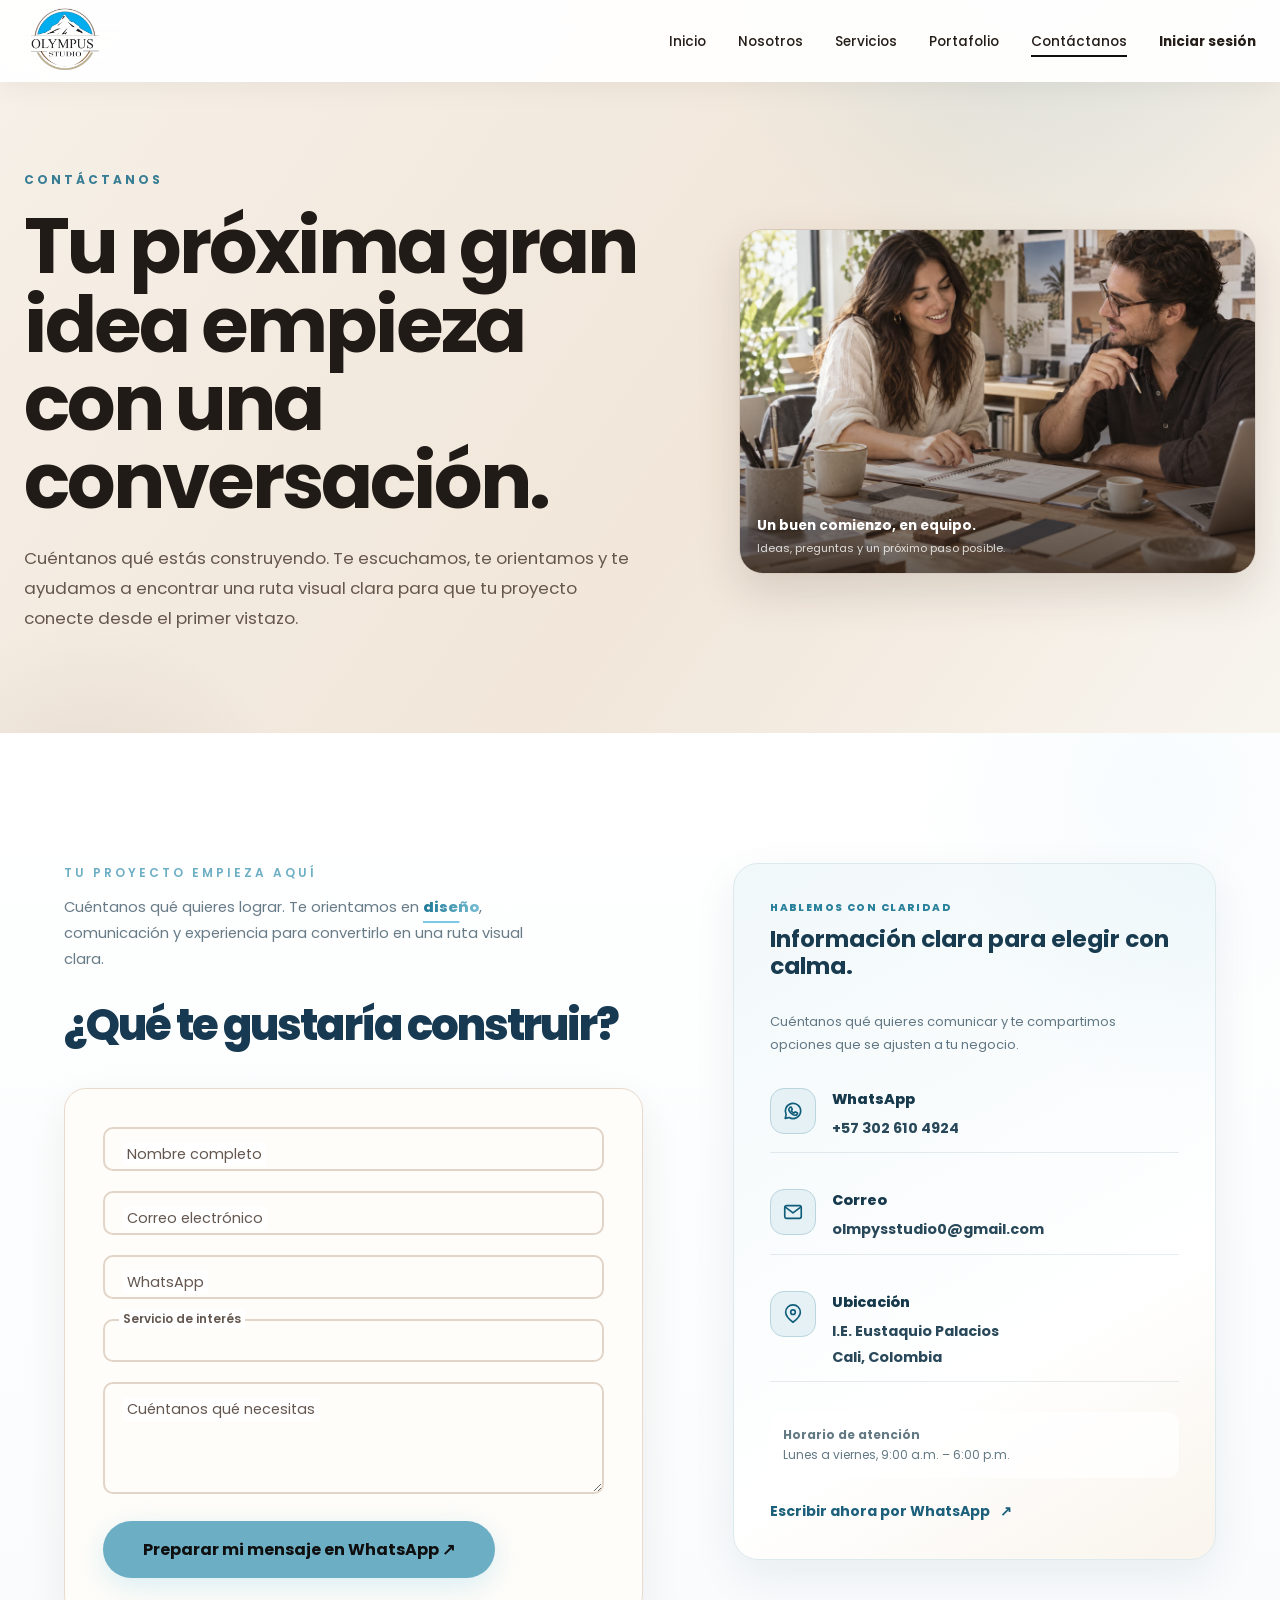
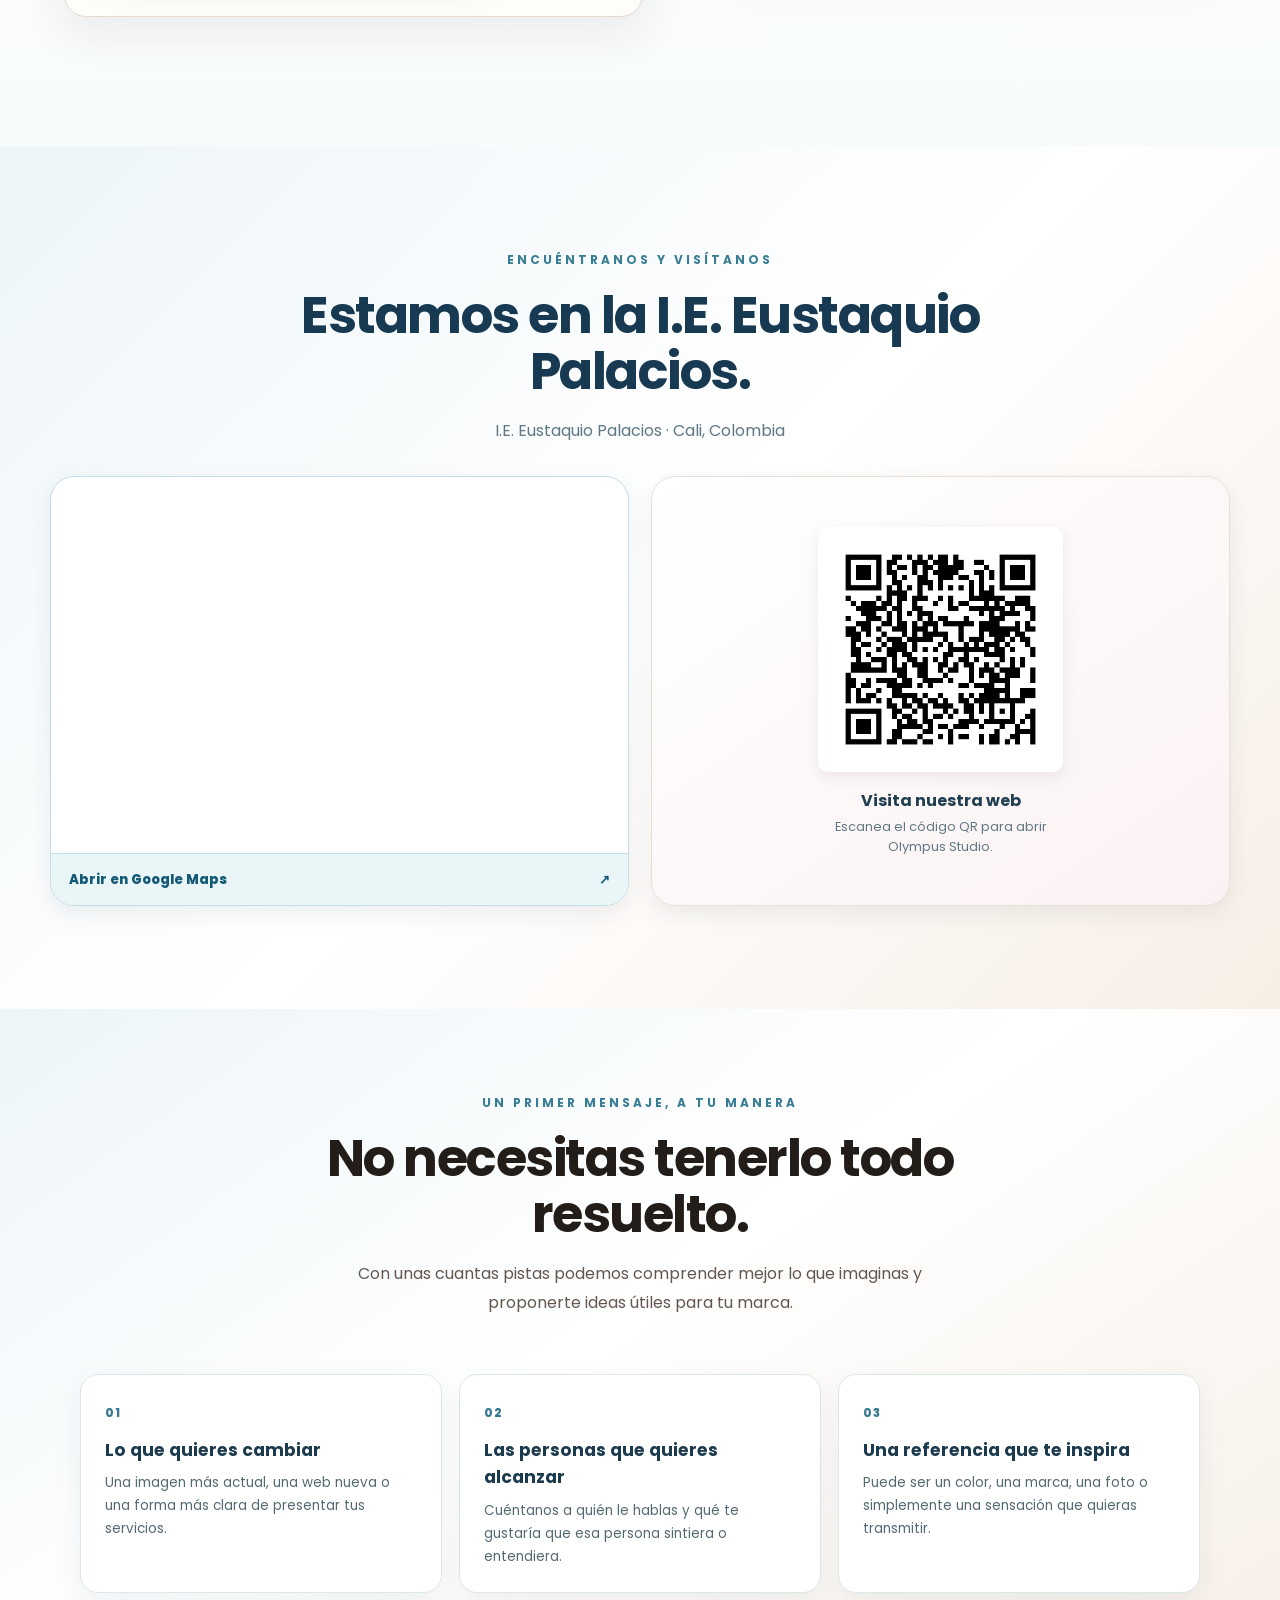
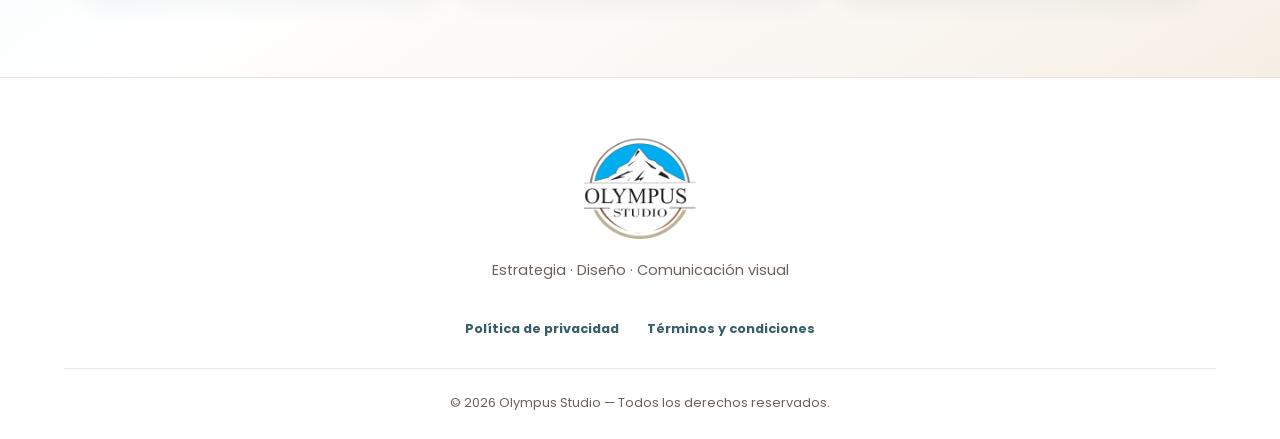
==== contactanos.html @ ef553170 "Dayis" ====
<!DOCTYPE html>
<html lang="es"><head><meta charset="utf-8"/><meta content="width=device-width, initial-scale=1.0" name="viewport"/><title>Contáctanos — Olympus Studio</title><meta content="Contacta a Olympus Studio para hablar sobre páginas web, identidad visual y diseño gráfico." name="description"/><link href="https://fonts.googleapis.com" rel="preconnect"/><link crossorigin="" href="https://fonts.gstatic.com" rel="preconnect"/><link href="https://fonts.googleapis.com/css2?family=Poppins:wght@300;400;500;600;700;800&amp;display=swap" rel="stylesheet"/><link href="css/style.css?v=2026101511" rel="stylesheet"/><link href="img/favicon-128.png?v=3" rel="icon" sizes="128x128" type="image/png"/><link href="img/olympus-studio-logo.png" rel="apple-touch-icon"/></head><body data-page="contactanos"><nav aria-label="Navegación principal" class="navbar page-navbar" id="navbar" role="navigation"><div class="navbar-inner"><a aria-label="Olympus Studio, inicio" class="nav-logo" href="index.html"><img alt="Logo de Olympus Studio" class="brand-logo" src="img/olympus-studio-logo.png"/></a><ul class="nav-links" id="navLinks"><li><a class="nav-link" data-page-link="inicio" href="index.html">Inicio</a></li><li><a class="nav-link" data-page-link="nosotros" href="nosotros.html">Nosotros</a></li><li><a class="nav-link" data-page-link="servicios" href="servicios.html">Servicios</a></li><li><a class="nav-link" data-page-link="portafolio" href="portafolio.html">Portafolio</a></li><li><a class="nav-link" data-page-link="contactanos" href="contactanos.html">Contáctanos</a></li><li><a class="nav-link nav-login-link" href="login.html">Iniciar sesión</a></li></ul><button aria-expanded="false" aria-label="Abrir menú" class="mobile-toggle" id="mobileToggle"><span></span><span></span><span></span></button></div></nav><main><section aria-labelledby="contactHeroTitle" class="page-hero contact-page-hero"><div class="page-hero-inner"><div class="page-hero-copy"><span class="page-hero-kicker">Contáctanos</span><h1 id="contactHeroTitle">Tu próxima gran idea empieza con una conversación.</h1><p>Cuéntanos qué estás construyendo. Te escuchamos, te orientamos y te ayudamos a encontrar una ruta visual clara para que tu proyecto conecte desde el primer vistazo.</p></div><figure class="contact-page-hero-visual"><img alt="Conversación cercana entre un cliente y el equipo creativo de Olympus Studio" fetchpriority="high" src="img/renewal-contact.webp"/><figcaption><strong>Un buen comienzo, en equipo.</strong><span>Ideas, preguntas y un próximo paso posible.</span></figcaption></figure></div></section><section class="multipage-section contacto"><div class="contacto-inner"><div><div class="contacto-label">Tu proyecto empieza aquí</div><p class="contact-intro">Cuéntanos qué quieres lograr. Te orientamos en <span class="contact-design-highlight">diseño</span>, comunicación y experiencia para convertirlo en una ruta visual clara.</p><h2 class="contacto-title">¿Qué te gustaría construir?</h2><form class="contacto-form" id="contactForm" novalidate=""><div class="form-group"><input aria-label="Nombre completo" id="nombre" name="nombre" placeholder=" " required="" type="text"/><label for="nombre">Nombre completo</label></div><div class="form-group"><input aria-label="Correo electrónico" id="correo" name="correo" placeholder=" " required="" type="email"/><label for="correo">Correo electrónico</label></div><div class="form-group"><input aria-label="WhatsApp" id="whatsapp" name="whatsapp" placeholder=" " required="" type="tel"/><label for="whatsapp">WhatsApp</label></div><div class="form-group"><select aria-label="Servicio de interés" id="tipo" name="tipo" required=""><option disabled="" selected="" value=""></option><option>Página web</option><option>Identidad visual</option><option>Tarjetas corporativas</option><option>Producción 2D</option><option>Diseño para redes</option><option>Campañas de marca</option><option>Otro proyecto</option></select><label for="tipo">Servicio de interés</label></div><div class="form-group"><textarea aria-label="Mensaje" id="mensaje" name="mensaje" placeholder=" " required=""></textarea><label for="mensaje">Cuéntanos qué necesitas</label></div><button class="btn-submit" type="submit">Preparar mi mensaje en WhatsApp <span aria-hidden="true">↗</span></button></form></div><div class="contacto-info"><span class="contact-info-kicker">Hablemos con claridad</span><h3>Información clara para elegir con calma.</h3><p class="contact-info-intro">Cuéntanos qué quieres comunicar y te compartimos opciones que se ajusten a tu negocio.</p><div class="contacto-info-item"><div aria-hidden="true" class="icon contact-icon"><svg aria-hidden="true" fill="none" stroke="currentColor" stroke-linecap="round" stroke-linejoin="round" stroke-width="1.8" viewbox="0 0 24 24"><path d="M20.4 11.8a8.4 8.4 0 0 1-12.5 7.3L3.5 20l1-4.1a8.4 8.4 0 1 1 15.9-4.1Z"></path><path d="M8.4 8.3c.3-.5.6-.5.9-.5h.5c.2 0 .4.1.5.4l.8 1.8c.1.2.1.4-.1.6l-.6.7c-.2.2-.2.4-.1.6.6 1 1.4 1.7 2.4 2.2.2.1.4.1.6-.1l.8-.9c.2-.2.4-.2.7-.1l1.7.8c.2.1.4.3.4.5 0 .4-.2 1.2-.7 1.6-.5.5-1.2.8-2 .7-1.1-.1-2.6-.7-4.2-2-1.3-1.1-2.2-2.5-2.5-3.7-.2-.8.1-1.5.5-2Z"></path></svg></div><div><strong>WhatsApp</strong><a href="https://wa.me/573026104924" rel="noopener noreferrer" target="_blank">+57 302 610 4924</a></div></div><div class="contacto-info-item"><div aria-hidden="true" class="icon contact-icon"><svg aria-hidden="true" fill="none" stroke="currentColor" stroke-linecap="round" stroke-linejoin="round" stroke-width="1.8" viewbox="0 0 24 24"><rect height="14" rx="2" width="18" x="3" y="5"></rect><path d="m4 7 8 6 8-6"></path></svg></div><div><strong>Correo</strong><a href="mailto:olmpysstudio0@gmail.com">olmpysstudio0@gmail.com</a></div></div><div class="contacto-info-item"><div aria-hidden="true" class="icon contact-icon"><svg aria-hidden="true" fill="none" stroke="currentColor" stroke-linecap="round" stroke-linejoin="round" stroke-width="1.8" viewbox="0 0 24 24"><path d="M20 10c0 5-8 11-8 11S4 15 4 10a8 8 0 1 1 16 0Z"></path><circle cx="12" cy="10" r="2.5"></circle></svg></div><div><strong>Ubicación</strong><span>I.E. Eustaquio Palacios<br/>Cali, Colombia</span></div></div><div class="contacto-horario"><strong>Horario de atención</strong><br/>Lunes a viernes, 9:00 a.m. – 6:00 p.m.</div><a class="contact-direct-link" href="https://wa.me/573026104924" rel="noopener noreferrer" target="_blank">Escribir ahora por WhatsApp <span aria-hidden="true">↗</span></a></div></div></section><section aria-labelledby="locationTitle" class="multipage-section contact-location-section"><div class="contact-location-inner"><div class="section-heading centered"><span class="section-kicker">Encuéntranos y visítanos</span><h2 id="locationTitle">Estamos en la I.E. Eustaquio Palacios.</h2><p>I.E. Eustaquio Palacios · Cali, Colombia</p></div><div class="contact-location-panel"><div class="contact-map-box"><iframe title="Mapa de I.E. Eustaquio Palacios en Cali, Colombia" src="https://www.google.com/maps?q=I.E.+Eustaquio+Palacios%2C+Cali%2C+Colombia&amp;output=embed" loading="lazy" referrerpolicy="no-referrer-when-downgrade"></iframe><a class="contact-map-link" href="https://www.google.com/maps/search/?api=1&amp;query=I.E.+Eustaquio+Palacios%2C+Cali%2C+Colombia" rel="noopener noreferrer" target="_blank">Abrir en Google Maps <span aria-hidden="true">↗</span></a></div><div class="contact-qr-box"><img src="img/olympus-website-qr.png" alt="Código QR para visitar la página web de Olympus Studio" loading="lazy"/><strong>Visita nuestra web</strong><span>Escanea el código QR para abrir Olympus Studio.</span></div></div></div></section><section aria-labelledby="contactNotesTitle" class="multipage-section contact-next contact-notes"><div class="contact-notes-inner"><div class="section-heading centered"><span class="section-kicker">Un primer mensaje, a tu manera</span><h2 id="contactNotesTitle">No necesitas tenerlo todo resuelto.</h2><p>Con unas cuantas pistas podemos comprender mejor lo que imaginas y proponerte ideas útiles para tu marca.</p></div><div class="contact-notes-grid"><article><span>01</span><h3>Lo que quieres cambiar</h3><p>Una imagen más actual, una web nueva o una forma más clara de presentar tus servicios.</p></article><article><span>02</span><h3>Las personas que quieres alcanzar</h3><p>Cuéntanos a quién le hablas y qué te gustaría que esa persona sintiera o entendiera.</p></article><article><span>03</span><h3>Una referencia que te inspira</h3><p>Puede ser un color, una marca, una foto o simplemente una sensación que quieras transmitir.</p></article></div></div></section></main><footer class="footer" role="contentinfo"><div class="footer-inner"><div class="footer-brand"><img alt="Olympus Studio" class="footer-logo-image" src="img/olympus-studio-logo.png"/></div><p class="footer-tagline">Estrategia · Diseño · Comunicación visual</p><div aria-label="Información legal" class="footer-legal-links"><button aria-controls="modalPrivacidad" aria-haspopup="dialog" class="footer-legal-link" onclick="showModal('privacidad')" type="button">Política de privacidad</button><button aria-controls="modalTerminos" aria-haspopup="dialog" class="footer-legal-link" onclick="showModal('terminos')" type="button">Términos y condiciones</button></div><p class="footer-copy">© 2026 Olympus Studio — Todos los derechos reservados.</p></div></footer><div class="modal-overlay" id="modalOverlay" onclick="closeModal()"></div><div aria-labelledby="siteTermsTitle" aria-modal="true" class="modal modal-legal" id="modalTerminos" role="dialog" tabindex="-1"><button aria-label="Cerrar" class="modal-close" onclick="closeModal()" type="button">×</button><span class="legal-modal-kicker">Olympus Studio · Información general</span><h3 id="siteTermsTitle">Términos y condiciones</h3><div class="modal-content"><p><strong>Uso del contenido.</strong> El sitio y el portafolio incluyen exploraciones visuales y muestras ilustrativas. No copies, publiques ni atribuyas como propios textos o imágenes sin contar con autorización.</p><p><strong>Solicitudes de servicio.</strong> Enviar una consulta no constituye una cotización, una reserva ni un contrato. El alcance, los tiempos, las revisiones, los valores y los derechos de uso se confirman en una propuesta aceptada por ambas partes.</p><p><strong>Información compartida.</strong> Procura que los datos que incluyas sean correctos y que tengas autorización para compartir cualquier material que adjuntes o describas.</p><p><strong>Servicios externos.</strong> El formulario prepara un mensaje para WhatsApp; el acceso y uso de ese servicio se rige por sus propias condiciones.</p><p class="legal-modal-note">Texto informativo para el prototipo del sitio. Revísalo para reflejar las condiciones comerciales reales antes de publicarlo.</p></div></div><div aria-labelledby="sitePrivacyTitle" aria-modal="true" class="modal modal-legal" id="modalPrivacidad" role="dialog" tabindex="-1"><button aria-label="Cerrar" class="modal-close" onclick="closeModal()" type="button">×</button><span class="legal-modal-kicker">Olympus Studio · Datos y privacidad</span><h3 id="sitePrivacyTitle">Política de privacidad</h3><div class="modal-content"><p><strong>Consultas de contacto.</strong> El formulario solicita nombre, correo, teléfono, servicio de interés y mensaje para preparar una respuesta a tu consulta. Al pulsar el botón se abre WhatsApp con el texto; esta versión del sitio no lo envía a un servidor propio. Tú decides si lo envías. WhatsApp procesa la información que compartas conforme a sus propias políticas.</p><p><strong>Cuentas de demostración.</strong> Los perfiles y datos creados en el acceso de prueba se guardan localmente en el navegador. No uses contraseñas ni información sensible reales; puedes borrar esos datos eliminando el almacenamiento de este sitio en tu navegador.</p><p><strong>Control de tus datos.</strong> Comparte solo la información necesaria. Para solicitar una actualización o eliminación, utiliza la página Contáctanos.</p><p class="legal-modal-note">Aviso informativo para esta versión estática. Antes de usar el sitio comercialmente, revisa la identidad del responsable, los plazos de conservación y el procedimiento aplicable de protección de datos.</p></div></div><script src="js/main.js?v=20261007h"></script></body></html>
---- css/style.css ----
/* ============================================
   OLYMPUS STUDIO - Style Principal v2.0
   Agencia Creativa Premium
   ============================================ */

:root {
  --white: #FFFFFF;
  --black: #0F0F0F;
  --blue: #7EC8E3;
  --beige: #D8C3A5;
  --gray-light: #F8F8F8;
  --gray-medium: #E5E5E5;
  --gray-dark: #666666;
  --transition-smooth: all 0.4s cubic-bezier(0.25, 0.46, 0.45, 0.94);
  --transition-bounce: all 0.5s cubic-bezier(0.34, 1.56, 0.64, 1);
  --shadow-soft: 0 10px 40px rgba(15, 15, 15, 0.08);
  --shadow-premium: 0 25px 80px rgba(15, 15, 15, 0.15);
  --shadow-blue: 0 8px 30px rgba(126, 200, 227, 0.3);
}

*, *::before, *::after { margin: 0; padding: 0; box-sizing: border-box; }
html { scroll-behavior: smooth; font-size: 16px; }
body {
  font-family: 'Poppins', -apple-system, BlinkMacSystemFont, sans-serif;
  background: var(--white); color: var(--black); line-height: 1.6;
  overflow-x: hidden; -webkit-font-smoothing: antialiased;
}
::selection { background: var(--blue); color: var(--black); }
::-webkit-scrollbar { width: 8px; }
::-webkit-scrollbar-track { background: var(--white); }
::-webkit-scrollbar-thumb { background: var(--blue); border-radius: 4px; }
::-webkit-scrollbar-thumb:hover { background: #5db8d8; }

.container { max-width: 1320px; margin: 0 auto; padding: 0 24px; }

/* === ANIMACIONES === */
@keyframes fadeInUp { from { opacity: 0; transform: translateY(40px); } to { opacity: 1; transform: translateY(0); } }
@keyframes fadeIn { from { opacity: 0; } to { opacity: 1; } }
@keyframes float { 0%, 100% { transform: translateY(0); } 50% { transform: translateY(-15px); } }
@keyframes pulse-glow { 0%, 100% { box-shadow: 0 0 0 0 rgba(126,200,227,0.4); } 50% { box-shadow: 0 0 20px 10px rgba(126,200,227,0); } }

.animate-on-scroll { opacity: 0; transform: translateY(40px); transition: opacity 0.8s ease, transform 0.8s ease; }
.animate-on-scroll.visible { opacity: 1; transform: translateY(0); }
.delay-1 { transition-delay: 0.1s; }
.delay-2 { transition-delay: 0.2s; }
.delay-3 { transition-delay: 0.3s; }
.delay-4 { transition-delay: 0.4s; }

/* === NAVBAR === */
.navbar { position: fixed; top: 0; left: 0; right: 0; z-index: 1000; padding: 18px 0; transition: var(--transition-smooth); background: transparent; }
.navbar.scrolled { background: rgba(255,255,255,0.95); backdrop-filter: blur(20px); -webkit-backdrop-filter: blur(20px); box-shadow: 0 2px 30px rgba(15,15,15,0.06); padding: 12px 0; }
.navbar-inner { max-width: 1320px; margin: 0 auto; padding: 0 24px; display: flex; align-items: center; justify-content: space-between; }
.nav-logo { display: flex; align-items: center; gap: 10px; font-size: 1.3rem; font-weight: 700; color: var(--black); text-decoration: none; letter-spacing: -0.5px; transition: var(--transition-smooth); }
.nav-logo-icon { width: 32px; height: 32px; color: var(--black); transition: var(--transition-smooth); }
.nav-logo-accent { color: var(--blue); font-weight: 300; }
.nav-links { display: flex; align-items: center; gap: 32px; list-style: none; }
.nav-link { font-size: 0.85rem; font-weight: 500; color: var(--black); text-decoration: none; position: relative; padding: 4px 0; transition: var(--transition-smooth); }
.nav-link::after { content: ''; position: absolute; bottom: -2px; left: 0; width: 100%; height: 2px; background: var(--blue); transform: scaleX(0); transform-origin: right; transition: transform 0.4s cubic-bezier(0.25,0.46,0.45,0.94); }
.nav-link:hover::after { transform: scaleX(1); transform-origin: left; }
.nav-link:hover { color: var(--blue); }
.nav-cta { background: var(--blue); color: var(--black); padding: 10px 22px; border-radius: 50px; font-size: 0.82rem; font-weight: 600; text-decoration: none; transition: var(--transition-bounce); border: 2px solid var(--blue); }
.nav-cta:hover { background: transparent; color: var(--blue); transform: translateY(-2px); box-shadow: var(--shadow-blue); }
.mobile-toggle { display: none; flex-direction: column; gap: 5px; cursor: pointer; padding: 8px; background: none; border: none; }
.mobile-toggle span { display: block; width: 24px; height: 2px; background: var(--black); transition: var(--transition-smooth); border-radius: 2px; }

/* === HERO === */
.hero { min-height: 100vh; display: flex; align-items: center; position: relative; background: var(--white); overflow: hidden; padding-top: 80px; }
.hero::before { content: ''; position: absolute; top: -20%; right: -10%; width: 600px; height: 600px; background: radial-gradient(circle, rgba(126,200,227,0.12) 0%, transparent 70%); border-radius: 50%; pointer-events: none; }
.hero::after { content: ''; position: absolute; bottom: -10%; left: -5%; width: 400px; height: 400px; background: radial-gradient(circle, rgba(216,195,165,0.08) 0%, transparent 70%); border-radius: 50%; pointer-events: none; }
.hero-inner { max-width: 1320px; margin: 0 auto; padding: 0 24px; display: grid; grid-template-columns: 1fr 1fr; gap: 60px; align-items: center; position: relative; z-index: 2; }
.hero-content { animation: fadeInUp 1s ease forwards; }
.hero-tag { display: inline-flex; align-items: center; gap: 8px; font-size: 0.78rem; font-weight: 500; color: var(--blue); text-transform: uppercase; letter-spacing: 2px; margin-bottom: 24px; }
.hero-title { font-size: clamp(2.8rem, 6vw, 4.8rem); font-weight: 800; line-height: 1.05; letter-spacing: -2px; margin-bottom: 20px; color: var(--black); }
.hero-title .highlight { color: var(--blue); position: relative; }
.hero-subtitle { font-size: clamp(1.1rem, 2vw, 1.4rem); font-weight: 300; color: var(--gray-dark); margin-bottom: 20px; line-height: 1.5; }
.hero-text { font-size: 1rem; color: var(--gray-dark); max-width: 480px; margin-bottom: 40px; line-height: 1.7; }
.hero-buttons { display: flex; gap: 16px; flex-wrap: wrap; }
.btn { display: inline-flex; align-items: center; gap: 10px; padding: 14px 32px; border-radius: 50px; font-size: 0.9rem; font-weight: 600; text-decoration: none; transition: var(--transition-bounce); cursor: pointer; border: none; outline: none; }
.btn-primary { background: var(--blue); color: var(--black); box-shadow: var(--shadow-blue); }
.btn-primary:hover { transform: translateY(-3px); box-shadow: 0 15px 40px rgba(126,200,227,0.4); }
.btn-secondary { background: var(--black); color: var(--white); border: 2px solid var(--blue); }
.btn-secondary:hover { background: var(--blue); color: var(--black); transform: translateY(-3px); }
.hero-visual { position: relative; display: flex; justify-content: center; align-items: center; animation: fadeIn 1.2s ease 0.3s both; }
.hero-mockup { position: relative; width: 100%; max-width: 560px; }
.hero-mockup img { width: 100%; height: auto; border-radius: 16px; box-shadow: var(--shadow-premium); transition: var(--transition-smooth); }
.hero-mockup:hover img { transform: translateY(-8px) scale(1.02); box-shadow: 0 35px 90px rgba(15,15,15,0.2); }
.floating-card { position: absolute; background: var(--white); padding: 14px 20px; border-radius: 14px; box-shadow: var(--shadow-soft); display: flex; align-items: center; gap: 10px; font-size: 0.82rem; font-weight: 600; color: var(--black); animation: float 4s ease-in-out infinite; border: 1px solid rgba(126,200,227,0.2); }
.floating-card .icon { width: 36px; height: 36px; background: rgba(126,200,227,0.15); border-radius: 10px; display: flex; align-items: center; justify-content: center; font-size: 1rem; }
.floating-card-1 { top: 10%; right: -20px; animation-delay: 0s; }
.floating-card-2 { bottom: 25%; left: -30px; animation-delay: 1.3s; }
.floating-card-3 { bottom: 5%; right: 10%; animation-delay: 2.6s; }

/* === MANIFIESTO === */
.manifiesto { padding: 140px 0; background: var(--white); position: relative; }
.manifiesto::before { content: ''; position: absolute; left: 60px; top: 100px; bottom: 100px; width: 2px; background: linear-gradient(to bottom, transparent, var(--beige), transparent); }
.manifiesto-inner { max-width: 1320px; margin: 0 auto; padding: 0 24px 0 100px; }
.manifiesto-label { font-size: 0.75rem; font-weight: 600; text-transform: uppercase; letter-spacing: 3px; color: var(--blue); margin-bottom: 20px; }
.manifiesto-title { font-size: clamp(1.8rem, 4vw, 2.8rem); font-weight: 700; line-height: 1.2; margin-bottom: 80px; max-width: 700px; }
.manifiesto-grid { display: grid; grid-template-columns: repeat(3, 1fr); gap: 40px; }
.manifiesto-item { padding: 40px 30px; border-radius: 20px; background: var(--white); border: 1px solid transparent; transition: var(--transition-smooth); position: relative; overflow: hidden; }
.manifiesto-item::before { content: ''; position: absolute; top: 0; left: 0; right: 0; height: 3px; background: var(--blue); transform: scaleX(0); transform-origin: left; transition: transform 0.5s ease; }
.manifiesto-item:hover::before { transform: scaleX(1); }
.manifiesto-item:hover { border-color: rgba(126,200,227,0.2); transform: translateY(-8px); box-shadow: var(--shadow-soft); }
.manifiesto-item:hover .manifiesto-item-title { color: var(--blue); }
.manifiesto-item-icon { margin-bottom: 20px; }
.manifiesto-item-title { font-size: 1.3rem; font-weight: 700; margin-bottom: 14px; transition: color 0.3s ease; }
.manifiesto-item-text { font-size: 0.92rem; color: var(--gray-dark); line-height: 1.7; }

/* === SERVICIOS === */
.servicios { padding: 140px 0; background: var(--gray-light); position: relative; }
.servicios-label { text-align: center; font-size: 0.75rem; font-weight: 600; text-transform: uppercase; letter-spacing: 3px; color: var(--blue); margin-bottom: 16px; }
.servicios-title { text-align: center; font-size: clamp(2rem, 4vw, 3rem); font-weight: 800; margin-bottom: 80px; letter-spacing: -1px; }
.servicios-panels { max-width: 1100px; margin: 0 auto; padding: 0 24px; display: flex; flex-direction: column; gap: 30px; }
.servicio-panel { display: grid; grid-template-columns: auto 1fr; gap: 40px; background: var(--white); border-radius: 24px; padding: 50px 60px; border-left: 4px solid var(--blue); box-shadow: var(--shadow-soft); transition: var(--transition-bounce); position: relative; overflow: hidden; }
.servicio-panel::before { content: ''; position: absolute; top: 0; left: 0; width: 0; height: 100%; background: linear-gradient(90deg, rgba(126,200,227,0.05), transparent); transition: width 0.6s ease; }
.servicio-panel:hover::before { width: 100%; }
.servicio-panel:hover { transform: translateY(-6px) scale(1.01); box-shadow: var(--shadow-premium); }
.servicio-icon { width: 80px; height: 80px; background: rgba(126,200,227,0.1); border-radius: 20px; display: flex; align-items: center; justify-content: center; color: var(--blue); flex-shrink: 0; transition: var(--transition-smooth); }
.servicio-panel:hover .servicio-icon { background: var(--blue); color: var(--white); transform: rotate(-5deg) scale(1.1); }
.servicio-content h3 { font-size: 1.5rem; font-weight: 700; margin-bottom: 8px; }
.servicio-content .tag { font-size: 0.8rem; color: var(--blue); font-weight: 600; margin-bottom: 20px; display: inline-block; }
.servicio-list { list-style: none; display: grid; grid-template-columns: repeat(2, 1fr); gap: 10px 30px; }
.servicio-list li { font-size: 0.9rem; color: var(--gray-dark); display: flex; align-items: center; gap: 8px; }
.servicio-list li::before { content: '\2726'; color: var(--blue); font-size: 0.7rem; }

/* === PORTAFOLIO === */
.portafolio { padding: 140px 0; background: var(--black); position: relative; }
.portafolio-label { text-align: center; font-size: 0.75rem; font-weight: 600; text-transform: uppercase; letter-spacing: 3px; color: var(--blue); margin-bottom: 16px; }
.portafolio-title { text-align: center; font-size: clamp(2rem, 4vw, 3rem); font-weight: 800; color: var(--white); margin-bottom: 80px; letter-spacing: -1px; }
.portafolio-grid { max-width: 1320px; margin: 0 auto; padding: 0 24px; display: grid; grid-template-columns: repeat(3, 1fr); grid-auto-rows: 280px; gap: 20px; }
.portafolio-item { position: relative; border-radius: 16px; overflow: hidden; cursor: pointer; transition: var(--transition-smooth); }
.portafolio-item:nth-child(1) { grid-row: span 2; }
.portafolio-item:nth-child(4) { grid-row: span 2; }
.portafolio-item:nth-child(6) { grid-row: span 2; }
.portafolio-item img { width: 100%; height: 100%; object-fit: cover; transition: transform 0.8s cubic-bezier(0.25,0.46,0.45,0.94); }
.portafolio-item:hover img { transform: scale(1.1); }
.portafolio-overlay { position: absolute; inset: 0; background: rgba(15,15,15,0.75); display: flex; flex-direction: column; justify-content: flex-end; padding: 30px; opacity: 0; transition: opacity 0.4s ease; }
.portafolio-item:hover .portafolio-overlay { opacity: 1; }
.portafolio-overlay h4 { font-size: 1.2rem; font-weight: 700; color: var(--blue); margin-bottom: 6px; transform: translateY(20px); transition: transform 0.4s ease 0.1s; }
.portafolio-overlay span { font-size: 0.85rem; color: var(--beige); transform: translateY(20px); transition: transform 0.4s ease 0.2s; }
.portafolio-item:hover .portafolio-overlay h4, .portafolio-item:hover .portafolio-overlay span { transform: translateY(0); }

/* === PROCESO === */
.proceso { padding: 140px 0; background: var(--white); position: relative; }
.proceso-label { text-align: center; font-size: 0.75rem; font-weight: 600; text-transform: uppercase; letter-spacing: 3px; color: var(--blue); margin-bottom: 16px; }
.proceso-title { text-align: center; font-size: clamp(2rem, 4vw, 3rem); font-weight: 800; margin-bottom: 100px; letter-spacing: -1px; }
.proceso-timeline { max-width: 1200px; margin: 0 auto; padding: 0 24px; position: relative; }
.proceso-timeline::before { content: ''; position: absolute; top: 40px; left: 0; right: 0; height: 2px; background: linear-gradient(to right, transparent, var(--blue), transparent); }
.proceso-steps { display: flex; justify-content: space-between; position: relative; }
.proceso-step { flex: 1; text-align: center; padding: 0 20px; position: relative; }
.proceso-step-number { width: 80px; height: 80px; background: var(--white); border: 2px solid var(--blue); border-radius: 50%; display: flex; align-items: center; justify-content: center; font-size: 1.5rem; font-weight: 800; color: var(--blue); margin: 0 auto 30px; position: relative; z-index: 2; transition: var(--transition-bounce); box-shadow: 0 0 0 8px rgba(126,200,227,0.1); }
.proceso-step:hover .proceso-step-number { background: var(--blue); color: var(--white); transform: scale(1.1); box-shadow: 0 0 0 12px rgba(126,200,227,0.15); }
.proceso-step h4 { font-size: 1.1rem; font-weight: 700; margin-bottom: 12px; }
.proceso-step p { font-size: 0.88rem; color: var(--gray-dark); line-height: 1.6; max-width: 220px; margin: 0 auto; }

/* === TESTIMONIOS === */
.testimonios { padding: 140px 0; background: var(--white); position: relative; }
.testimonios-label { text-align: center; font-size: 0.75rem; font-weight: 600; text-transform: uppercase; letter-spacing: 3px; color: var(--blue); margin-bottom: 16px; }
.testimonios-title { text-align: center; font-size: clamp(2rem, 4vw, 3rem); font-weight: 800; margin-bottom: 80px; letter-spacing: -1px; }
.testimonios-grid { max-width: 1200px; margin: 0 auto; padding: 0 24px; display: grid; grid-template-columns: repeat(3, 1fr); gap: 30px; }
.testimonio-card { background: var(--white); border-radius: 24px; padding: 40px 35px; box-shadow: var(--shadow-soft); border: 1px solid rgba(126,200,227,0.1); transition: var(--transition-bounce); position: relative; }
.testimonio-card:hover { transform: translateY(-10px); box-shadow: var(--shadow-premium); }
.testimonio-quote { font-size: 3rem; line-height: 1; color: var(--blue); opacity: 0.3; margin-bottom: 10px; font-family: Georgia, serif; }
.testimonio-stars { color: var(--beige); font-size: 1.1rem; margin-bottom: 20px; letter-spacing: 2px; }
.testimonio-text { font-size: 0.95rem; color: var(--gray-dark); line-height: 1.7; margin-bottom: 24px; font-style: italic; }
.testimonio-author { font-size: 0.85rem; font-weight: 600; color: var(--black); }
.testimonio-author span { font-weight: 400; color: var(--gray-dark); }

/* === FAQ === */
.faq { padding: 140px 0; background: var(--gray-light); position: relative; }
.faq-label { text-align: center; font-size: 0.75rem; font-weight: 600; text-transform: uppercase; letter-spacing: 3px; color: var(--blue); margin-bottom: 16px; }
.faq-title { text-align: center; font-size: clamp(2rem, 4vw, 3rem); font-weight: 800; margin-bottom: 80px; letter-spacing: -1px; }
.faq-list { max-width: 800px; margin: 0 auto; padding: 0 24px; display: flex; flex-direction: column; gap: 16px; }
.faq-item { background: var(--white); border-radius: 16px; overflow: hidden; box-shadow: var(--shadow-soft); transition: var(--transition-smooth); }
.faq-item:hover { box-shadow: 0 15px 40px rgba(15,15,15,0.1); }
.faq-question { width: 100%; padding: 24px 30px; display: flex; justify-content: space-between; align-items: center; background: none; border: none; cursor: pointer; font-size: 1rem; font-weight: 600; color: var(--black); text-align: left; font-family: inherit; transition: var(--transition-smooth); }
.faq-question:hover { color: var(--blue); }
.faq-icon { width: 28px; height: 28px; border-radius: 50%; background: rgba(126,200,227,0.1); display: flex; align-items: center; justify-content: center; font-size: 1rem; color: var(--blue); transition: var(--transition-smooth); flex-shrink: 0; margin-left: 16px; }
.faq-item.active .faq-icon { transform: rotate(45deg); background: var(--blue); color: var(--white); }
.faq-answer { max-height: 0; overflow: hidden; transition: max-height 0.5s cubic-bezier(0.25,0.46,0.45,0.94), padding 0.5s ease; padding: 0 30px; }
.faq-item.active .faq-answer { max-height: 250px; padding: 0 30px 24px; }
.faq-answer p { font-size: 0.92rem; color: var(--gray-dark); line-height: 1.7; }
.faq-answer-line { height: 2px; background: var(--blue); width: 0; transition: width 0.5s ease 0.2s; margin-bottom: 16px; }
.faq-item.active .faq-answer-line { width: 60px; }

/* === CONTACTO === */
.contacto { padding: 140px 0; background: var(--white); position: relative; overflow: hidden; }
.contacto::before { content: ''; position: absolute; top: -20%; right: -10%; width: 500px; height: 500px; background: radial-gradient(circle, rgba(126,200,227,0.06) 0%, transparent 70%); border-radius: 50%; pointer-events: none; }
.contacto-inner { max-width: 1200px; margin: 0 auto; padding: 0 24px; display: grid; grid-template-columns: 1.2fr 1fr; gap: 80px; position: relative; z-index: 2; }
.contacto-label { font-size: 0.75rem; font-weight: 600; text-transform: uppercase; letter-spacing: 3px; color: var(--blue); margin-bottom: 16px; }
.contacto-title { font-size: clamp(2rem, 4vw, 2.8rem); font-weight: 800; margin-bottom: 40px; letter-spacing: -1px; }
.contacto-form { display: flex; flex-direction: column; gap: 20px; }
.form-group { position: relative; }
.form-group input, .form-group select, .form-group textarea { width: 100%; padding: 16px 20px; border: 2px solid var(--gray-medium); border-radius: 14px; font-size: 0.95rem; font-family: inherit; color: var(--black); background: var(--white); transition: var(--transition-smooth); outline: none; }
.form-group input:focus, .form-group select:focus, .form-group textarea:focus { border-color: var(--blue); box-shadow: 0 0 0 4px rgba(126,200,227,0.1); }
.form-group textarea { min-height: 140px; resize: vertical; }
.form-group label { position: absolute; top: 16px; left: 20px; font-size: 0.9rem; color: var(--gray-dark); pointer-events: none; transition: var(--transition-smooth); background: var(--white); padding: 0 4px; }
.form-group input:focus + label, .form-group input:not(:placeholder-shown) + label, .form-group textarea:focus + label, .form-group textarea:not(:placeholder-shown) + label { top: -10px; left: 16px; font-size: 0.75rem; color: var(--blue); font-weight: 600; }
.form-group select { appearance: none; cursor: pointer; }
.btn-submit { background: var(--blue); color: var(--black); padding: 16px 40px; border: none; border-radius: 50px; font-size: 1rem; font-weight: 700; cursor: pointer; transition: var(--transition-bounce); box-shadow: var(--shadow-blue); font-family: inherit; align-self: flex-start; }
.btn-submit:hover { transform: translateY(-3px); box-shadow: 0 15px 40px rgba(126,200,227,0.4); }
.contacto-info { background: var(--black); border-radius: 24px; padding: 50px 40px; color: var(--white); box-shadow: var(--shadow-premium); position: relative; overflow: hidden; }
.contacto-info::before { content: ''; position: absolute; top: -50%; right: -50%; width: 100%; height: 100%; background: radial-gradient(circle, rgba(126,200,227,0.08) 0%, transparent 60%); pointer-events: none; }
.contacto-info h3 { font-size: 1.4rem; font-weight: 700; margin-bottom: 30px; position: relative; }
.contacto-info-item { display: flex; align-items: flex-start; gap: 16px; margin-bottom: 24px; position: relative; }
.contacto-info-item .icon { width: 44px; height: 44px; background: rgba(126,200,227,0.1); border-radius: 12px; display: flex; align-items: center; justify-content: center; color: var(--blue); flex-shrink: 0; }
.contacto-info-item div strong { display: block; font-size: 0.85rem; font-weight: 600; margin-bottom: 4px; color: var(--beige); }
.contacto-info-item div span, .contacto-info-item div a { font-size: 0.9rem; color: rgba(255,255,255,0.8); text-decoration: none; transition: color 0.3s ease; }
.contacto-info-item div a:hover { color: var(--blue); }
.contacto-horario { margin-top: 30px; padding-top: 24px; border-top: 1px solid rgba(255,255,255,0.1); font-size: 0.85rem; color: rgba(255,255,255,0.6); }

/* === CTA FINAL === */
.cta-final { padding: 140px 0; background: var(--black); position: relative; overflow: hidden; text-align: center; }
.cta-final::before { content: ''; position: absolute; bottom: -30%; left: 50%; transform: translateX(-50%); width: 800px; height: 600px; background: radial-gradient(ellipse, rgba(216,195,165,0.06) 0%, transparent 70%); border-radius: 50%; pointer-events: none; }
.cta-final-inner { max-width: 800px; margin: 0 auto; padding: 0 24px; position: relative; z-index: 2; }
.cta-final h2 { font-size: clamp(2rem, 5vw, 3.2rem); font-weight: 800; color: var(--white); margin-bottom: 20px; line-height: 1.2; letter-spacing: -1px; }
.cta-final p { font-size: 1.1rem; color: rgba(255,255,255,0.7); margin-bottom: 40px; max-width: 600px; margin-left: auto; margin-right: auto; line-height: 1.7; }
.cta-final .btn-primary { font-size: 1.05rem; padding: 18px 48px; animation: pulse-glow 3s ease-in-out infinite; }

/* === FOOTER === */
.footer { background: var(--black); padding: 80px 0 30px; border-top: 1px solid rgba(255,255,255,0.05); }
.footer-inner { max-width: 1200px; margin: 0 auto; padding: 0 24px; text-align: center; }
.footer-brand { display: flex; align-items: center; justify-content: center; gap: 12px; margin-bottom: 12px; }
.footer-logo-icon { width: 36px; height: 36px; color: var(--white); }
.footer-logo { font-size: 1.8rem; font-weight: 800; color: var(--white); letter-spacing: -1px; }
.footer-logo span { color: var(--blue); font-weight: 300; }
.footer-tagline { font-size: 0.9rem; color: rgba(255,255,255,0.5); margin-bottom: 30px; }
.footer-links { display: flex; justify-content: center; gap: 30px; margin-bottom: 30px; flex-wrap: wrap; }
.footer-links a, .footer-links span { font-size: 0.88rem; color: rgba(255,255,255,0.6); text-decoration: none; transition: color 0.3s ease; }
.footer-links a:hover { color: var(--blue); }
.footer-whatsapp { display: inline-flex; align-items: center; gap: 8px; color: var(--blue); font-size: 0.95rem; font-weight: 600; text-decoration: none; margin-bottom: 30px; transition: var(--transition-smooth); padding: 10px 24px; border-radius: 50px; border: 1px solid rgba(126,200,227,0.2); }
.footer-whatsapp:hover { background: rgba(126,200,227,0.1); box-shadow: 0 0 30px rgba(126,200,227,0.2); transform: translateY(-2px); }
.footer-legal { display: flex; justify-content: center; gap: 16px; margin-bottom: 24px; flex-wrap: wrap; }
.footer-legal a { font-size: 0.8rem; color: rgba(255,255,255,0.4); text-decoration: none; transition: color 0.3s ease; }
.footer-legal a:hover { color: var(--blue); }
.footer-legal-sep { color: rgba(255,255,255,0.2); font-size: 0.8rem; }
.footer-copy { font-size: 0.8rem; color: rgba(255,255,255,0.3); padding-top: 24px; border-top: 1px solid rgba(255,255,255,0.05); }

/* === MODALES LEGALES === */
.modal-overlay { position: fixed; inset: 0; background: rgba(15,15,15,0.7); backdrop-filter: blur(8px); z-index: 2000; opacity: 0; visibility: hidden; transition: all 0.4s ease; }
.modal-overlay.active { opacity: 1; visibility: visible; }
.modal { position: fixed; top: 50%; left: 50%; transform: translate(-50%, -50%) scale(0.95); background: var(--white); border-radius: 24px; padding: 40px; max-width: 600px; width: 90%; max-height: 80vh; overflow-y: auto; z-index: 2001; opacity: 0; visibility: hidden; transition: all 0.4s cubic-bezier(0.34, 1.56, 0.64, 1); box-shadow: var(--shadow-premium); }
.modal.active { opacity: 1; visibility: visible; transform: translate(-50%, -50%) scale(1); }
.modal-close { position: absolute; top: 16px; right: 20px; background: none; border: none; font-size: 1.8rem; color: var(--gray-dark); cursor: pointer; width: 36px; height: 36px; display: flex; align-items: center; justify-content: center; border-radius: 50%; transition: var(--transition-smooth); }
.modal-close:hover { background: var(--gray-light); color: var(--black); }
.modal h3 { font-size: 1.4rem; font-weight: 700; margin-bottom: 24px; color: var(--black); padding-right: 40px; }
.modal-content p { font-size: 0.9rem; color: var(--gray-dark); line-height: 1.7; margin-bottom: 16px; }
.modal-content p strong { color: var(--black); font-weight: 600; }

/* === RESPONSIVE === */
@media (max-width: 1024px) {
  .hero-inner { grid-template-columns: 1fr; text-align: center; gap: 50px; }
  .hero-text { margin-left: auto; margin-right: auto; }
  .hero-buttons { justify-content: center; }
  .hero-visual { order: -1; }
  .hero-mockup { max-width: 450px; }
  .floating-card-1 { right: 0; }
  .floating-card-2 { left: 0; }
  .manifiesto-grid { grid-template-columns: repeat(2, 1fr); }
  .manifiesto::before { left: 30px; }
  .manifiesto-inner { padding-left: 60px; }
  .portafolio-grid { grid-template-columns: repeat(2, 1fr); }
  .portafolio-item:nth-child(1), .portafolio-item:nth-child(4), .portafolio-item:nth-child(6) { grid-row: span 1; }
  .proceso-steps { flex-wrap: wrap; gap: 40px; }
  .proceso-step { flex: 1 1 45%; }
  .proceso-timeline::before { display: none; }
  .testimonios-grid { grid-template-columns: repeat(2, 1fr); }
  .contacto-inner { grid-template-columns: 1fr; gap: 50px; }
}

@media (max-width: 768px) {
  .nav-links { position: fixed; top: 0; right: -100%; width: 80%; max-width: 320px; height: 100vh; background: var(--white); flex-direction: column; padding: 100px 40px 40px; gap: 24px; transition: right 0.4s cubic-bezier(0.25,0.46,0.45,0.94); box-shadow: -10px 0 40px rgba(15,15,15,0.1); z-index: 999; }
  .nav-links.open { right: 0; }
  .nav-link { font-size: 1.1rem; }
  .mobile-toggle { display: flex; z-index: 1001; }
  .mobile-toggle.active span:nth-child(1) { transform: rotate(45deg) translate(5px, 5px); }
  .mobile-toggle.active span:nth-child(2) { opacity: 0; }
  .mobile-toggle.active span:nth-child(3) { transform: rotate(-45deg) translate(5px, -5px); }
  .nav-cta { display: none; }
  .hero { padding-top: 100px; min-height: auto; padding-bottom: 80px; }
  .hero-title { font-size: 2.4rem; }
  .floating-card { display: none; }
  .manifiesto { padding: 80px 0; }
  .manifiesto-grid { grid-template-columns: 1fr; }
  .manifiesto::before { display: none; }
  .manifiesto-inner { padding: 0 24px; }
  .servicios { padding: 80px 0; }
  .servicio-panel { grid-template-columns: 1fr; padding: 30px; }
  .servicio-list { grid-template-columns: 1fr; }
  .portafolio { padding: 80px 0; }
  .portafolio-grid { grid-template-columns: 1fr; grid-auto-rows: 250px; }
  .proceso { padding: 80px 0; }
  .proceso-step { flex: 1 1 100%; }
  .testimonios { padding: 80px 0; }
  .testimonios-grid { grid-template-columns: 1fr; }
  .faq { padding: 80px 0; }
  .contacto { padding: 80px 0; }
  .cta-final { padding: 80px 0; }
  .footer-links, .footer-legal { flex-direction: column; gap: 12px; }
  .footer-legal-sep { display: none; }
  .modal { padding: 30px 20px; width: 95%; }
}

@media (max-width: 480px) {
  .hero-title { font-size: 2rem; }
  .btn { width: 100%; justify-content: center; }
  .hero-buttons { flex-direction: column; }
}


/* ============================================
   OLYMPUS STUDIO - VISTAS MULTIPÁGINA
   ============================================ */
.brand-logo { display: block; width: 178px; height: auto; }
.navbar.page-navbar { background: rgba(255,255,255,0.94); backdrop-filter: blur(20px); -webkit-backdrop-filter: blur(20px); box-shadow: 0 2px 30px rgba(15,15,15,0.06); padding: 12px 0; }
.nav-link.active { color: var(--blue); }
.nav-link.active::after { transform: scaleX(1); transform-origin: left; }
.navbar.page-navbar .nav-link.active::after { background: var(--black); }
.page-hero { position: relative; overflow: hidden; padding: 170px 0 100px; background: var(--black); color: var(--white); }
.page-hero::before { content: ''; position: absolute; width: 720px; height: 720px; top: -420px; right: -120px; border-radius: 50%; background: radial-gradient(circle, rgba(126,200,227,0.18), transparent 68%); }
.page-hero::after { content: ''; position: absolute; width: 420px; height: 420px; bottom: -300px; left: -120px; border-radius: 50%; background: radial-gradient(circle, rgba(216,195,165,0.14), transparent 68%); }
.page-hero-inner { max-width: 1320px; margin: 0 auto; padding: 0 24px; position: relative; z-index: 1; display: grid; grid-template-columns: 1fr 0.8fr; gap: 80px; align-items: end; }
.page-hero-copy { max-width: 780px; }
.page-hero-kicker, .section-kicker { display: block; margin-bottom: 18px; color: var(--blue); font-size: .75rem; font-weight: 700; letter-spacing: 3px; text-transform: uppercase; }
.page-hero h1 { max-width: 800px; margin-bottom: 22px; font-size: clamp(2.8rem, 6vw, 5.7rem); line-height: 1.02; letter-spacing: -3px; }
.page-hero h1 span { color: var(--blue); }
.page-hero p { max-width: 610px; color: rgba(255,255,255,.7); font-size: 1.05rem; line-height: 1.8; }
.page-hero-note { align-self: end; justify-self: end; max-width: 280px; padding: 24px; border-left: 2px solid var(--blue); color: rgba(255,255,255,.72); font-size: .88rem; line-height: 1.7; }
.page-hero-note strong { display: block; margin-bottom: 6px; color: var(--white); font-size: 1.05rem; }
.section-heading { max-width: 760px; margin-bottom: 56px; }
.section-heading h2 { margin-bottom: 18px; font-size: clamp(2rem, 4vw, 3.6rem); line-height: 1.1; letter-spacing: -1.5px; }
.section-heading p { max-width: 650px; color: var(--gray-dark); line-height: 1.8; }
.multipage-section { padding: 130px 0; }
.multipage-section .container { position: relative; z-index: 1; }
.split-layout { max-width: 1320px; margin: 0 auto; padding: 0 24px; display: grid; grid-template-columns: minmax(0, 1fr) minmax(0, .9fr); gap: 90px; align-items: center; }
.split-layout.reverse > :first-child { order: 2; }
.split-layout.reverse > :last-child { order: 1; }
.visual-frame { position: relative; }
.visual-frame::before { content: ''; position: absolute; inset: 18px -18px -18px 18px; border: 1px solid var(--blue); border-radius: 24px; opacity: .5; }
.visual-frame img { position: relative; z-index: 1; display: block; width: 100%; max-height: 520px; object-fit: cover; border-radius: 22px; box-shadow: var(--shadow-premium); }
.visual-frame .visual-stamp { position: absolute; right: -18px; bottom: 26px; z-index: 2; max-width: 180px; padding: 18px; border-radius: 16px; background: var(--black); color: var(--white); box-shadow: var(--shadow-soft); font-size: .8rem; line-height: 1.5; }
.visual-stamp strong { display: block; color: var(--blue); font-size: 1.4rem; }
.copy-block h2 { margin-bottom: 22px; font-size: clamp(2rem, 4vw, 3.5rem); line-height: 1.1; letter-spacing: -1.5px; }
.copy-block p { margin-bottom: 20px; color: var(--gray-dark); line-height: 1.85; }
.copy-block p:last-of-type { margin-bottom: 30px; }
.link-arrow { display: inline-flex; align-items: center; gap: 12px; color: var(--black); font-size: .9rem; font-weight: 700; text-decoration: none; }
.link-arrow::after { content: '↗'; color: var(--blue); font-size: 1.2rem; transition: transform .25s ease; }
.link-arrow:hover::after { transform: translate(4px, -4px); }
.trust-strip { padding: 24px 0; border-top: 1px solid var(--gray-medium); border-bottom: 1px solid var(--gray-medium); background: var(--white); }
.trust-strip-inner { max-width: 1320px; margin: 0 auto; padding: 0 24px; display: flex; justify-content: space-between; gap: 24px; flex-wrap: wrap; }
.trust-item { display: flex; align-items: center; gap: 10px; color: var(--gray-dark); font-size: .78rem; font-weight: 600; letter-spacing: 1.5px; text-transform: uppercase; }
.trust-item::before { content: '✦'; color: var(--blue); font-size: 1rem; }
.home-services { background: var(--gray-light); }
.home-services-grid, .value-grid, .service-cards { max-width: 1320px; margin: 0 auto; padding: 0 24px; display: grid; grid-template-columns: repeat(3, 1fr); gap: 22px; }
.service-card, .value-card { position: relative; padding: 38px 32px; border-radius: 22px; background: var(--white); border: 1px solid transparent; box-shadow: var(--shadow-soft); transition: var(--transition-bounce); overflow: hidden; }
.service-card::before, .value-card::before { content: ''; position: absolute; top: 0; left: 0; right: 0; height: 3px; background: var(--blue); transform: scaleX(0); transform-origin: left; transition: transform .45s ease; }
.service-card:hover, .value-card:hover { transform: translateY(-8px); border-color: rgba(126,200,227,.25); box-shadow: var(--shadow-premium); }
.service-card:hover::before, .value-card:hover::before { transform: scaleX(1); }
.service-card-icon { width: 58px; height: 58px; display: grid; place-items: center; margin-bottom: 26px; border-radius: 16px; background: rgba(126,200,227,.12); color: var(--blue); }
.service-card h3, .value-card h3 { margin-bottom: 12px; font-size: 1.25rem; }
.service-card p, .value-card p { color: var(--gray-dark); font-size: .9rem; line-height: 1.75; }
.service-card ul { margin-top: 20px; list-style: none; }
.service-card li { display: flex; gap: 8px; margin-top: 9px; color: var(--gray-dark); font-size: .85rem; }
.service-card li::before { content: '—'; color: var(--blue); font-weight: 700; }
.section-heading.centered { margin-right: auto; margin-left: auto; text-align: center; }
.section-heading.centered p { margin-right: auto; margin-left: auto; }
.section-heading.light h2 { color: var(--white); }
.section-heading.light p { color: rgba(255,255,255,.64); }
.dark-section { background: var(--black); color: var(--white); }
.dark-section .section-kicker { color: var(--blue); }
.featured-work { background: var(--black); }
.featured-work-grid { max-width: 1320px; margin: 0 auto; padding: 0 24px; display: grid; grid-template-columns: 1.2fr .8fr .8fr; grid-auto-rows: 260px; gap: 18px; }
.featured-work-card { position: relative; min-height: 260px; border-radius: 18px; overflow: hidden; }
.featured-work-card:first-child { grid-row: span 2; }
.featured-work-card img { width: 100%; height: 100%; object-fit: cover; transition: transform .7s ease; }
.featured-work-card:hover img { transform: scale(1.07); }
.featured-work-card figcaption { position: absolute; inset: auto 0 0; padding: 70px 24px 22px; background: linear-gradient(transparent, rgba(15,15,15,.9)); color: var(--white); }
.featured-work-card figcaption strong { display: block; color: var(--blue); }
.testimonials-section { background: var(--white); }
.testimonials-section .testimonios-grid { padding: 0 24px; }
.testimonial-feature { max-width: 1320px; margin: 0 auto; padding: 0 24px; display: grid; grid-template-columns: .85fr 1.15fr; gap: 70px; align-items: center; }
.testimonial-feature img { width: 100%; height: 400px; object-fit: cover; border-radius: 24px; box-shadow: var(--shadow-premium); }
.quote-mark { margin-bottom: 10px; color: var(--blue); font-family: Georgia, serif; font-size: 5rem; line-height: .7; }
.testimonial-feature blockquote { margin-bottom: 24px; color: var(--black); font-size: clamp(1.4rem, 2.5vw, 2.1rem); font-weight: 500; line-height: 1.35; letter-spacing: -.5px; }
.testimonial-feature cite { color: var(--gray-dark); font-size: .9rem; font-style: normal; }
.faq-section { background: var(--gray-light); }
.faq-section .section-heading { max-width: 650px; }
.faq-layout { max-width: 1200px; margin: 0 auto; padding: 0 24px; display: grid; grid-template-columns: .7fr 1.3fr; gap: 80px; align-items: start; }
.faq-layout .faq-list { padding: 0; max-width: none; }
.faq-side-note { padding: 28px; border-radius: 20px; background: var(--black); color: var(--white); }
.faq-side-note p { margin-top: 12px; color: rgba(255,255,255,.68); font-size: .9rem; line-height: 1.75; }
.faq-side-note .btn { margin-top: 24px; }
.process-section { background: var(--white); }
.process-grid { max-width: 1200px; margin: 0 auto; padding: 0 24px; display: grid; grid-template-columns: repeat(4, 1fr); gap: 18px; }
.process-card { padding: 28px 24px; border-top: 2px solid var(--blue); }
.process-number { margin-bottom: 18px; color: var(--blue); font-size: 2.1rem; font-weight: 800; letter-spacing: -1px; }
.process-card h3 { margin-bottom: 10px; font-size: 1.08rem; }
.process-card p { color: var(--gray-dark); font-size: .86rem; line-height: 1.7; }
.page-cta { padding: 110px 0; text-align: center; background: var(--black); color: var(--white); }
.page-cta-inner { max-width: 720px; margin: 0 auto; padding: 0 24px; }
.page-cta h2 { margin-bottom: 18px; font-size: clamp(2rem, 4vw, 3.5rem); line-height: 1.1; letter-spacing: -1.5px; }
.page-cta p { margin: 0 auto 32px; max-width: 590px; color: rgba(255,255,255,.68); line-height: 1.8; }
.about-values { background: var(--gray-light); }
.about-values .value-card { box-shadow: none; }
.about-values .value-card span { display: block; margin-bottom: 20px; color: var(--blue); font-size: 2rem; font-weight: 800; }
.contact-page { background: var(--white); }
.contact-page .contacto-inner { padding: 0 24px; }
.contact-note { max-width: 1200px; margin: 0 auto 60px; padding: 0 24px; color: var(--gray-dark); font-size: .9rem; line-height: 1.8; }
.contact-note strong { color: var(--black); }
.portfolio-page { background: var(--black); }
.portfolio-page .page-hero { padding-bottom: 80px; }
.portfolio-grid-full { max-width: 1320px; margin: 0 auto; padding: 80px 24px 130px; display: grid; grid-template-columns: repeat(12, 1fr); grid-auto-rows: 110px; gap: 18px; }
.portfolio-grid-full .portafolio-item { min-height: 240px; }
.portfolio-grid-full .portafolio-item:nth-child(1) { grid-column: span 7; grid-row: span 4; }
.portfolio-grid-full .portafolio-item:nth-child(2) { grid-column: span 5; grid-row: span 3; }
.portfolio-grid-full .portafolio-item:nth-child(3) { grid-column: span 5; grid-row: span 3; }
.portfolio-grid-full .portafolio-item:nth-child(4) { grid-column: span 4; grid-row: span 4; }
.portfolio-grid-full .portafolio-item:nth-child(5) { grid-column: span 4; grid-row: span 4; }
.portfolio-grid-full .portafolio-item:nth-child(6) { grid-column: span 4; grid-row: span 4; }
.portfolio-grid-full .portafolio-item:nth-child(7) { grid-column: span 8; grid-row: span 4; }
.portfolio-note { max-width: 1320px; margin: 0 auto; padding: 0 24px 90px; color: rgba(255,255,255,.62); font-size: .9rem; }
@media (max-width: 1024px) {
  .page-hero-inner, .split-layout, .testimonial-feature { gap: 48px; }
  .home-services-grid, .value-grid, .service-cards { grid-template-columns: repeat(2, 1fr); }
  .process-grid { grid-template-columns: repeat(2, 1fr); }
  .faq-layout { grid-template-columns: 1fr; gap: 36px; }
  .featured-work-grid { grid-template-columns: repeat(2, 1fr); }
  .featured-work-card:first-child { grid-row: span 1; }
  .portfolio-grid-full { grid-template-columns: repeat(2, 1fr); grid-auto-rows: 260px; }
  .portfolio-grid-full .portafolio-item { grid-column: span 1 !important; grid-row: span 1 !important; }
  .portfolio-grid-full .portafolio-item:first-child, .portfolio-grid-full .portafolio-item:last-child { grid-column: span 2 !important; }
}
@media (max-width: 768px) {
  .brand-logo { width: 158px; }
  .page-hero { padding: 140px 0 76px; }
  .page-hero-inner, .split-layout, .testimonial-feature { grid-template-columns: 1fr; }
  .page-hero-note { justify-self: start; }
  .split-layout.reverse > :first-child, .split-layout.reverse > :last-child { order: initial; }
  .multipage-section { padding: 84px 0; }
  .visual-frame .visual-stamp { right: 12px; }
  .home-services-grid, .value-grid, .service-cards, .process-grid { grid-template-columns: 1fr; }
  .featured-work-grid { grid-template-columns: 1fr; grid-auto-rows: 260px; }
  .testimonial-feature img { height: 290px; }
  .faq-layout { padding: 0 24px; }
  .portfolio-grid-full { grid-template-columns: 1fr; grid-auto-rows: 250px; padding-top: 50px; }
  .portfolio-grid-full .portafolio-item:first-child, .portfolio-grid-full .portafolio-item:last-child { grid-column: span 1 !important; }
}

.form-group select + label { top: -10px; left: 16px; font-size: .75rem; color: var(--blue); font-weight: 600; }
.form-group select:invalid + label { color: var(--gray-dark); }

/* === LOGO OFICIAL Y CONTENIDO MÁS VISUAL === */
.brand-logo { width: 66px; height: 58px; object-fit: contain; }
.nav-logo { height: 58px; }
.nav-login-link { color: var(--black); font-weight: 700; }
.nav-login-link:hover { color: var(--blue); }
.brand-logo-showcase { width: min(100%, 290px); padding: 18px 20px 20px; border: 1px solid rgba(126,200,227,.28); border-radius: 24px; background: rgba(255,255,255,.82); box-shadow: var(--shadow-soft); text-align: center; }
.brand-logo-showcase img { display: block; width: min(100%, 235px); height: auto; margin: 0 auto 8px; }
.brand-logo-showcase span { color: var(--gray-dark); font-size: .72rem; font-weight: 700; letter-spacing: 1.2px; text-transform: uppercase; }
.hero-visual { flex-direction: column; gap: 22px; }
.hero-visual .hero-mockup { max-width: 510px; }
.image-strip { max-width: 1320px; margin: 64px auto 0; padding: 0 24px; display: grid; grid-template-columns: repeat(3, 1fr); gap: 18px; }
.image-strip figure { position: relative; height: 210px; overflow: hidden; border-radius: 18px; background: var(--black); }
.image-strip img { width: 100%; height: 100%; object-fit: cover; transition: transform .6s ease; }
.image-strip figure:hover img { transform: scale(1.06); }
.image-strip figcaption { position: absolute; right: 16px; bottom: 14px; left: 16px; color: var(--white); font-size: .82rem; font-weight: 700; text-shadow: 0 1px 12px rgba(0,0,0,.7); }
.contact-visual { max-width: 1200px; margin: 0 auto 72px; padding: 0 24px; position: relative; }
.contact-visual img { display: block; width: 100%; height: 270px; object-fit: cover; border-radius: 24px; box-shadow: var(--shadow-premium); }
.contact-visual span { position: absolute; right: 44px; bottom: 22px; padding: 12px 16px; border-radius: 12px; background: rgba(15,15,15,.82); color: var(--white); font-size: .8rem; font-weight: 600; }
@media (max-width: 768px) {
  .brand-logo { width: 58px; height: 54px; }
  .image-strip { grid-template-columns: 1fr; margin-top: 42px; }
  .image-strip figure { height: 190px; }
  .contact-visual span { right: 36px; bottom: 14px; left: 36px; text-align: center; }
}

/* === AJUSTES DE CONTENIDO POR PÁGINA === */
.brand-logo { width: 112px; height: 72px; object-fit: contain; display: block; }
.nav-logo { min-width: 112px; }
.home-only-hero { min-height: 680px; }
.home-only-hero .page-hero-inner { align-items: center; }
.home-intro-card { max-width: 360px; justify-self: end; padding: 34px; background: linear-gradient(145deg, #102a43, #174d73); color: #fff; border-radius: 24px; box-shadow: 0 24px 60px rgba(16,42,67,.18); }
.home-intro-card .section-kicker { color: #7ec8e3; }
.home-intro-card h2 { margin: 10px 0 14px; font-size: clamp(1.8rem, 3vw, 2.8rem); line-height: 1.08; }
.home-intro-card p { color: rgba(255,255,255,.78); line-height: 1.7; }
.home-proof-list { display: grid; gap: 10px; margin-top: 25px; padding-top: 20px; border-top: 1px solid rgba(255,255,255,.2); color: #fff; font-size: .76rem; letter-spacing: .08em; text-transform: uppercase; }
.home-focus { background: #f8fafc; }
.home-focus-grid { max-width: 1100px; margin: 46px auto 0; display: grid; grid-template-columns: repeat(3, 1fr); gap: 22px; }
.home-focus-grid article { background: #fff; padding: 30px; border-top: 3px solid #7ec8e3; box-shadow: 0 12px 35px rgba(15,15,15,.06); }
.home-focus-grid article > span { color: #1266d5; font-weight: 700; font-size: .78rem; letter-spacing: .14em; }
.home-focus-grid h3 { margin: 16px 0 10px; font-size: 1.15rem; }
.home-focus-grid p { color: #666; line-height: 1.7; font-size: .92rem; }
.home-cta { background: #102a43; color: #fff; }
.home-cta .section-kicker { color: #7ec8e3; }
.home-cta .page-cta-inner h2, .home-cta .page-cta-inner p { color: #fff; }
.brand-values, .brand-language, .services-page-section, .service-visual, .portfolio-page-section, .contact-next { background: #fff; }
.portfolio-page-section { padding-top: 82px; }
@media (max-width: 800px) { .brand-logo { width: 92px; height: 62px; } .nav-logo { min-width: 92px; } .home-only-hero { min-height: auto; } .home-focus-grid { grid-template-columns: 1fr; } .home-intro-card { justify-self: stretch; max-width: none; } }


/* === RECURSOS VISUALES AÑADIDOS === */
.home-intro-card { overflow: hidden; }
.home-intro-visual { height: 154px; margin: -34px -34px 24px; overflow: hidden; background: #dce8ef; }
.home-intro-visual img { display: block; width: 100%; height: 100%; object-fit: cover; object-position: center 56%; transition: transform .65s ease; }
.home-intro-card:hover .home-intro-visual img { transform: scale(1.045); }
.nav-profile-link { display: inline-flex; align-items: center; gap: 9px; }
.nav-user-avatar { width: 30px; height: 30px; border: 2px solid rgba(126,200,227,.65); border-radius: 50%; object-fit: cover; }
.nav-logout-link { color: #54758a; }
@media (max-width: 800px) { .home-intro-visual { height: 180px; } }
@media (max-width: 768px) { .nav-user-avatar { width: 26px; height: 26px; } }


/* === BLOQUE DE VIDEO EN INICIO === */
.brand-reel-section { position: relative; overflow: hidden; padding-block: clamp(64px, 8vw, 106px); background: linear-gradient(125deg, #f5f9fb 0%, #eef5f8 52%, #fbfaf7 100%); }
.brand-reel-section::before { content: ""; position: absolute; width: 360px; height: 360px; top: -210px; right: 7%; border-radius: 50%; background: radial-gradient(circle, rgba(126,200,227,.22), transparent 68%); pointer-events: none; }
.brand-reel-inner { position: relative; z-index: 1; width: min(1160px, calc(100% - 48px)); margin: 0 auto; display: grid; grid-template-columns: minmax(0,1.05fr) minmax(280px,.85fr); align-items: center; gap: clamp(40px,8vw,110px); }
.brand-reel-copy { max-width: 590px; }
.brand-reel-copy h2 { max-width: 560px; margin: 10px 0 18px; color: #102a43; font-size: clamp(2rem,4.3vw,3.4rem); line-height: 1.07; letter-spacing: -.045em; }
.brand-reel-copy > p { max-width: 520px; color: #526b7b; line-height: 1.8; }
.brand-reel-points { display: flex; flex-wrap: wrap; gap: 12px 24px; margin: 26px 0 30px; color: #274a61; font-size: .9rem; font-weight: 600; }
.brand-reel-points span { display: inline-flex; align-items: center; gap: 9px; }
.brand-reel-points i { display: grid; place-items: center; width: 29px; height: 29px; border-radius: 50%; color: #123047; background: #c4e9f5; font-size: .67rem; font-style: normal; }
.brand-reel-media { display: flex; flex-direction: column; align-items: center; gap: 14px; }
.brand-reel-frame { position: relative; width: min(100%, 300px); padding: 10px; border: 1px solid rgba(255,255,255,.8); border-radius: 30px; background: linear-gradient(145deg,#163d5c,#7ec8e3 70%,#d8c3a5); box-shadow: 0 24px 68px rgba(24,59,82,.2); transform: rotate(1.3deg); transition: transform .45s ease, box-shadow .45s ease; }
.brand-reel-frame:hover { transform: rotate(0) translateY(-5px); box-shadow: 0 30px 74px rgba(24,59,82,.25); }
.brand-reel-frame video { display: block; width: 100%; max-height: min(70vh, 520px); aspect-ratio: 9/16; border-radius: 22px; background: #102a43; object-fit: cover; }
.brand-reel-caption { color: #5d7483; font-size: .76rem; font-weight: 600; letter-spacing: .12em; text-transform: uppercase; text-align: center; }


/* === VIDEO DE LA AGENCIA EN NOSOTROS === */
.agency-video-section { position: relative; overflow: hidden; background: linear-gradient(135deg,#102a43 0%,#173951 58%,#28566f 100%); color: #fff; }
.agency-video-section::before { content: ""; position: absolute; width: 430px; height: 430px; top: -250px; right: -90px; border-radius: 50%; background: radial-gradient(circle,rgba(126,200,227,.26),transparent 68%); pointer-events: none; }
.agency-video-inner { position: relative; z-index: 1; width: min(1180px,calc(100% - 48px)); margin: 0 auto; display: grid; grid-template-columns: minmax(0,.78fr) minmax(0,1.22fr); align-items: center; gap: clamp(32px,6vw,88px); }
.agency-video-copy { max-width: 470px; }
.agency-video-copy .section-kicker { color: #a9e2f0; }
.agency-video-copy h2 { margin: 10px 0 18px; color: #fff; font-size: clamp(2rem,4.2vw,3.7rem); line-height: 1.06; letter-spacing: -.045em; }
.agency-video-copy > p { color: rgba(255,255,255,.72); line-height: 1.8; }
.agency-video-meta { display: grid; gap: 10px; margin-top: 26px; color: #d8edf3; font-size: .78rem; font-weight: 600; letter-spacing: .04em; }
.agency-video-meta span { display: flex; align-items: center; gap: 10px; }
.agency-video-meta span::before { content: ""; width: 25px; height: 1px; background: #7ec8e3; }
.agency-video-media { min-width: 0; margin: 0; }
.agency-video-frame { padding: 10px; border: 1px solid rgba(255,255,255,.24); border-radius: 25px; background: linear-gradient(145deg,rgba(255,255,255,.16),rgba(126,200,227,.12)); box-shadow: 0 25px 60px rgba(0,0,0,.28); }
.agency-video-frame video { display: block; width: 100%; aspect-ratio: 16/9; border-radius: 16px; background: #071725; object-fit: contain; }
.agency-video-media figcaption { margin-top: 13px; color: rgba(255,255,255,.62); font-size: .72rem; font-weight: 600; letter-spacing: .12em; text-align: right; text-transform: uppercase; }
@media (max-width: 760px) {
  .agency-video-inner { width: min(100% - 36px,560px); grid-template-columns: 1fr; gap: 30px; }
  .agency-video-copy { max-width: none; }
  .agency-video-copy h2 { max-width: 520px; }
  .agency-video-meta { grid-template-columns: 1fr; margin-top: 20px; }
  .agency-video-frame { padding: 7px; border-radius: 19px; }
  .agency-video-frame video { border-radius: 13px; }
  .agency-video-media figcaption { text-align: left; font-size: .64rem; }
}


/* === PROYECTO AUDIOVISUAL DESTACADO === */
.portfolio-featured-video { position: relative; overflow: hidden; background: linear-gradient(135deg,#f2e6d8 0%,#faf7f2 52%,#e4f0f2 100%); }
.portfolio-featured-video::before { content: ""; position: absolute; width: 420px; height: 420px; top: -260px; left: -100px; border-radius: 50%; background: radial-gradient(circle,rgba(126,200,227,.25),transparent 68%); pointer-events: none; }
.portfolio-featured-inner { position: relative; z-index: 1; width: min(1180px,calc(100% - 48px)); margin: 0 auto; display: grid; grid-template-columns: minmax(0,.72fr) minmax(0,1.28fr); align-items: center; gap: clamp(34px,6vw,88px); }
.portfolio-featured-copy { max-width: 470px; }
.portfolio-featured-copy h2 { margin: 9px 0 6px; color: #211b17; font-size: clamp(2.25rem,4.6vw,4rem); line-height: 1.04; letter-spacing: -.05em; }
.portfolio-featured-client { margin: 0 0 18px; color: #397d94; font-size: .92rem; font-weight: 700; letter-spacing: .04em; }
.portfolio-featured-copy > p:not(.portfolio-featured-client) { color: #66574c; line-height: 1.8; }
.portfolio-featured-tags { display: grid; gap: 9px; margin-top: 26px; color: #5a4435; font-size: .76rem; font-weight: 600; }
.portfolio-featured-tags span { display: flex; align-items: center; gap: 10px; }
.portfolio-featured-tags span::before { content: ""; width: 24px; height: 1px; background: #b58a68; }
.portfolio-featured-media { min-width: 0; margin: 0; }
.portfolio-featured-frame { padding: 10px; border: 1px solid rgba(181,138,104,.28); border-radius: 26px; background: linear-gradient(145deg,#fff,#d9ebef); box-shadow: 0 24px 60px rgba(63,43,30,.16); }
.portfolio-featured-frame video { display: block; width: 100%; aspect-ratio: 1280/544; border-radius: 17px; background: #182a34; object-fit: contain; }
.portfolio-featured-media figcaption { margin-top: 13px; color: #806d5e; font-size: .7rem; font-weight: 700; letter-spacing: .12em; text-align: right; text-transform: uppercase; }
@media (max-width: 760px) {
  .portfolio-featured-inner { width: min(100% - 36px,560px); grid-template-columns: 1fr; gap: 28px; }
  .portfolio-featured-copy { max-width: none; }
  .portfolio-featured-copy h2 { font-size: clamp(2.2rem,11vw,3.4rem); }
  .portfolio-featured-tags { margin-top: 20px; }
  .portfolio-featured-frame { padding: 7px; border-radius: 20px; }
  .portfolio-featured-frame video { border-radius: 13px; }
  .portfolio-featured-media figcaption { text-align: left; font-size: .62rem; }
}


/* === PROYECTO LADY SPORTS === */
.lady-sports-section { position: relative; overflow: hidden; background: linear-gradient(135deg,#fff8f8 0%,#f7e6e9 54%,#f3eef0 100%); }
.lady-sports-section::before { content: ""; position: absolute; width: 480px; height: 480px; right: -170px; bottom: -280px; border-radius: 50%; background: radial-gradient(circle,rgba(232,157,174,.28),transparent 68%); pointer-events: none; }
.lady-sports-inner { position: relative; z-index: 1; width: min(1120px,calc(100% - 48px)); margin: 0 auto; display: grid; grid-template-columns: minmax(300px,.95fr) minmax(0,1.05fr); align-items: center; gap: clamp(40px,7vw,100px); }
.lady-sports-media { margin: 0; min-width: 0; }
.lady-sports-art { position: relative; overflow: hidden; width: min(100%,500px); margin: 0 auto; border: 1px solid rgba(58,36,42,.12); border-radius: 28px; background: #f7e1e5; box-shadow: 0 25px 60px rgba(93,53,64,.18); transform: rotate(-2.5deg); transition: transform .55s cubic-bezier(.2,.7,.2,1), box-shadow .55s ease; }
.lady-sports-art::after { content: ""; position: absolute; inset: 0; border: 1px solid rgba(255,255,255,.7); border-radius: inherit; pointer-events: none; }
.lady-sports-art img { display: block; width: 100%; height: auto; transition: transform .7s cubic-bezier(.2,.7,.2,1); }
.lady-sports-shine { position: absolute; z-index: 1; inset: -20% -70%; background: linear-gradient(110deg,transparent 42%,rgba(255,255,255,.48) 50%,transparent 58%); transform: translateX(-55%) rotate(8deg); transition: transform .9s ease; pointer-events: none; }
.lady-sports-art:hover { transform: rotate(0) translateY(-8px) scale(1.015); box-shadow: 0 32px 75px rgba(93,53,64,.25); }
.lady-sports-art:hover img { transform: scale(1.035); }
.lady-sports-art:hover .lady-sports-shine { transform: translateX(55%) rotate(8deg); }
.lady-sports-media figcaption { margin-top: 18px; color: #84636c; font-size: .7rem; font-weight: 700; letter-spacing: .14em; text-align: center; text-transform: uppercase; }
.lady-sports-copy { max-width: 500px; }
.lady-sports-copy .section-kicker { color: #a65c70; }
.lady-sports-copy h2 { margin: 10px 0 20px; color: #2c2025; font-size: clamp(2.5rem,5vw,4.5rem); line-height: .98; letter-spacing: -.055em; }
.lady-sports-copy > p { color: #6b525a; font-size: 1.02rem; line-height: 1.9; }
.lady-sports-tag { display: inline-flex; align-items: center; gap: 13px; margin-top: 30px; padding: 12px 17px; border: 1px solid rgba(166,92,112,.28); border-radius: 999px; color: #7d4456; background: rgba(255,255,255,.55); font-size: .78rem; font-weight: 700; letter-spacing: .04em; }
.lady-sports-tag span { font-size: 1rem; }
@media (max-width: 760px) {
  .lady-sports-inner { width: min(100% - 36px,560px); grid-template-columns: 1fr; gap: 30px; }
  .lady-sports-art { width: min(100%,420px); }
  .lady-sports-copy { max-width: none; text-align: center; }
  .lady-sports-copy .section-kicker { margin-bottom: 12px; }
  .lady-sports-copy > p { font-size: .95rem; text-align: left; }
  .lady-sports-tag { margin-top: 22px; }
}

/* === MISIÓN, VISIÓN Y VALORES === */
.mission-vision-section { overflow: hidden; background: linear-gradient(180deg,#f7fafb,#fff); }
.mission-vision-inner { width: min(1200px,calc(100% - 48px)); margin: 0 auto; display: grid; grid-template-columns: minmax(0,1.2fr) minmax(260px,.8fr); align-items: center; gap: clamp(30px,6vw,84px); }
.mission-vision-content .section-heading { margin: 0 0 26px; }
.mission-vision-content .section-heading h2 { max-width: 620px; color: #102a43; }
.mission-vision-content .section-heading p { max-width: 580px; color: #627987; }
.mission-vision-cards { display: grid; grid-template-columns: repeat(2,minmax(0,1fr)); gap: 15px; }
.mission-vision-card { display: flex; align-items: flex-start; gap: 13px; min-height: 206px; padding: 22px 20px; border: 1px solid #e4edf1; border-radius: 18px; background: #fff; box-shadow: 0 9px 28px rgba(16,42,67,.055); transition: transform .35s ease, box-shadow .35s ease, border-color .35s ease; }
.mission-vision-card:hover { transform: translateY(-6px); border-color: rgba(126,200,227,.8); box-shadow: 0 18px 40px rgba(16,42,67,.11); }
.mission-vision-mark { display: grid; place-items: center; width: 36px; height: 36px; flex: 0 0 36px; border-radius: 12px; color: #123a57; background: linear-gradient(145deg,#e4f7fc,#d8c3a5); font-size: .85rem; font-weight: 800; }
.mission-vision-label { color: #6c9db1; font-size: .63rem; font-weight: 700; letter-spacing: .09em; text-transform: uppercase; }
.mission-vision-card h3 { margin: 7px 0 9px; color: #173951; font-size: 1.14rem; }
.mission-vision-card p { color: #607584; font-size: .82rem; line-height: 1.7; }
.mission-vision-image { position: relative; min-height: 360px; margin: 0; overflow: hidden; border-radius: 28px; background: #e7eff3; box-shadow: 0 22px 50px rgba(25,55,73,.12); }
.mission-vision-image::after { content: ""; position: absolute; inset: 45% 0 0; background: linear-gradient(transparent,rgba(9,31,49,.56)); pointer-events: none; }
.mission-vision-image img { position: absolute; inset: 0; width: 100%; height: 100%; object-fit: cover; }
.mission-vision-image figcaption { position: absolute; z-index: 1; bottom: 22px; left: 22px; right: 22px; color: #fff; font-size: .85rem; font-weight: 600; letter-spacing: .03em; }
.brand-values .value-grid { grid-template-columns: repeat(auto-fit,minmax(205px,1fr)); gap: 18px; }
.brand-values .value-card { position: relative; overflow: hidden; min-height: 225px; padding: 27px 25px; border: 1px solid #e5edf2; border-radius: 18px; background: linear-gradient(150deg,#fff,#f8fbfc); box-shadow: 0 9px 28px rgba(16,42,67,.045); opacity: 0; animation: olympusValueEnter .62s cubic-bezier(.2,.7,.2,1) forwards; transition: transform .35s ease, box-shadow .35s ease, border-color .35s ease; }
.brand-values .value-card:nth-child(2) { animation-delay: .08s; }
.brand-values .value-card:nth-child(3) { animation-delay: .16s; }
.brand-values .value-card:nth-child(4) { animation-delay: .24s; }
.brand-values .value-card:nth-child(5) { animation-delay: .32s; }
.brand-values .value-card::before { content: ""; position: absolute; inset: 0 auto auto 0; width: 100%; height: 4px; background: linear-gradient(90deg,#7ec8e3,#d8c3a5,#153c59); transform: scaleX(.28); transform-origin: left; transition: transform .4s ease; }
.brand-values .value-card:hover { transform: translateY(-8px); border-color: rgba(126,200,227,.75); box-shadow: 0 22px 45px rgba(16,42,67,.12); }
.brand-values .value-card:hover::before { transform: scaleX(1); }
.brand-values .value-card > span { display: grid; place-items: center; width: 38px; height: 38px; margin-bottom: 19px; border-radius: 12px; color: #173951; background: #e6f5fa; font-size: .72rem; font-weight: 800; transition: transform .35s ease, background .35s ease; }
.brand-values .value-card:hover > span { transform: rotate(-7deg) scale(1.08); background: #d6eef6; }
.brand-values .value-card h3 { color: #183a52; }
.brand-values .value-card p { color: #647b89; line-height: 1.75; }
@keyframes olympusValueEnter { from { opacity: 0; transform: translateY(20px); } to { opacity: 1; transform: translateY(0); } }
@media (max-width: 800px) { .brand-reel-inner { grid-template-columns: 1fr minmax(210px,.75fr); gap: 28px; } .mission-vision-inner { grid-template-columns: 1fr; } .mission-vision-image { min-height: 280px; } }
@media (max-width: 600px) { .brand-reel-inner { grid-template-columns: 1fr; width: min(100% - 36px,520px); text-align: center; } .brand-reel-copy { margin: auto; } .brand-reel-copy h2,.brand-reel-copy > p { margin-left: auto; margin-right: auto; } .brand-reel-points { justify-content: center; } .brand-reel-media { margin-top: 8px; } .brand-reel-frame { width: min(72vw,270px); } .mission-vision-inner { width: min(100% - 36px,700px); } .mission-vision-cards { grid-template-columns: 1fr; } .mission-vision-card { min-height: 0; } .mission-vision-image { min-height: 240px; } }
@media (prefers-reduced-motion: reduce) { .brand-reel-frame,.mission-vision-card,.brand-values .value-card,.brand-values .value-card::before,.brand-values .value-card > span { animation: none !important; transition: none !important; } .brand-values .value-card { opacity: 1; } }


/* Galería equilibrada tras retirar las dos piezas de Dirección de arte. */
.portfolio-grid-full .portafolio-item:nth-child(7) { grid-column: span 5; grid-row: span 4; }
.portfolio-grid-full .portafolio-item:nth-child(8) { grid-column: span 7; grid-row: span 4; }
@media (max-width: 768px) {
  .portfolio-grid-full .portafolio-item { grid-column: span 1 !important; grid-row: span 1 !important; }
  .portfolio-grid-full .portafolio-item:first-child, .portfolio-grid-full .portafolio-item:last-child { grid-column: span 2 !important; }
}
@media (max-width: 600px) {
  .portfolio-grid-full .portafolio-item:first-child, .portfolio-grid-full .portafolio-item:last-child { grid-column: span 1 !important; }
}


/* === NUEVO RECORRIDO VISUAL EN INICIO === */
.home-process-section { position: relative; overflow: hidden; padding-block: clamp(72px, 9vw, 112px); background: linear-gradient(145deg, #f7fafc 0%, #f0f7fa 58%, #fbfaf7 100%); }
.home-process-section::before { content: ""; position: absolute; top: -210px; right: -90px; width: 410px; height: 410px; border: 1px solid rgba(87, 169, 202, .13); border-radius: 50%; box-shadow: 0 0 0 38px rgba(87,169,202,.035), 0 0 0 82px rgba(87,169,202,.025); pointer-events: none; }
.home-process-inner { position: relative; z-index: 1; width: min(1180px, calc(100% - 48px)); margin: 0 auto; }
.home-process-head { display: flex; align-items: flex-end; justify-content: space-between; gap: 42px; margin-bottom: 34px; }
.home-process-head > div { max-width: 690px; }
.home-process-head h2 { margin: 9px 0 0; color: #102a43; font-size: clamp(2rem, 4vw, 3.25rem); line-height: 1.08; letter-spacing: -.045em; }
.home-process-head > p { max-width: 360px; margin: 0 0 3px; color: #5a7180; font-size: .94rem; line-height: 1.8; }
.home-process-grid { display: grid; grid-template-columns: repeat(3, minmax(0, 1fr)); gap: 20px; }
.home-process-card { min-width: 0; overflow: hidden; border: 1px solid #e0ebf0; border-radius: 25px; background: #fff; box-shadow: 0 12px 35px rgba(23, 57, 78, .07); transition: transform .42s ease, box-shadow .42s ease, border-color .42s ease; animation: homeProcessRise .72s both; }
.home-process-card:nth-child(2) { animation-delay: .11s; }
.home-process-card:nth-child(3) { animation-delay: .22s; }
@keyframes homeProcessRise { from { opacity: 0; transform: translateY(18px); } to { opacity: 1; transform: translateY(0); } }
.home-process-visual { position: relative; isolation: isolate; overflow: hidden; aspect-ratio: 1.25; margin: 0; background: #e4f0f4; }
.home-process-visual img { display: block; width: 100%; height: 100%; object-fit: cover; transition: transform .8s cubic-bezier(.2,.7,.2,1), filter .45s ease; }
.home-process-visual::after { content: ""; position: absolute; z-index: 1; inset: 35% 0 0; background: linear-gradient(180deg, transparent, rgba(12, 36, 54, .25)); pointer-events: none; }
.home-process-visual::before { content: ""; position: absolute; z-index: 2; inset: -65% -80%; background: linear-gradient(115deg, transparent 43%, rgba(255,255,255,.28) 49%, transparent 55%); transform: translateX(-42%) rotate(9deg); transition: transform .9s ease; pointer-events: none; }
.home-process-index { position: absolute; z-index: 3; left: 17px; top: 17px; padding: 8px 11px; border: 1px solid rgba(255,255,255,.8); border-radius: 999px; background: rgba(255,255,255,.9); color: #224e65; font-size: .64rem; font-weight: 700; letter-spacing: .12em; box-shadow: 0 5px 18px rgba(15,48,67,.08); }
.home-process-content { padding: 22px 23px 26px; }
.home-process-kicker { color: #3786a0; font-size: .67rem; font-weight: 700; letter-spacing: .12em; text-transform: uppercase; }
.home-process-content h3 { margin: 9px 0 8px; color: #17384d; font-size: 1.2rem; line-height: 1.28; }
.home-process-content p { margin: 0; color: #637786; font-size: .88rem; line-height: 1.75; }
.home-process-card:hover { transform: translateY(-8px); border-color: #bfdde8; box-shadow: 0 24px 52px rgba(23, 57, 78, .14); }
.home-process-card:hover .home-process-visual img { transform: scale(1.07); filter: saturate(1.06); }
.home-process-card:hover .home-process-visual::before { transform: translateX(43%) rotate(9deg); }

/* Galería editorial: imagen visible siempre y detalles animados también en móvil. */
.portfolio-grid-full .portafolio-item { position: relative; isolation: isolate; overflow: hidden; border: 1px solid rgba(255,255,255,.82); border-radius: 24px; background: #e7f1f5; box-shadow: 0 12px 32px rgba(13,36,54,.12); transition: transform .48s cubic-bezier(.2,.7,.2,1), box-shadow .48s ease, border-color .48s ease; }
.portfolio-grid-full .portafolio-item > img { display: block; width: 100%; height: 100%; object-fit: cover; transition: transform .8s cubic-bezier(.2,.7,.2,1), filter .5s ease; }
.portfolio-grid-full .portafolio-item::before { content: ""; position: absolute; z-index: 1; inset: -70% -85%; background: linear-gradient(115deg, transparent 44%, rgba(255,255,255,.28) 50%, transparent 56%); transform: translateX(-50%) rotate(9deg); transition: transform .9s ease; pointer-events: none; }
.portfolio-grid-full .portafolio-item .portafolio-overlay { z-index: 2; display: flex; flex-direction: column; align-items: flex-start; justify-content: flex-end; gap: 5px; padding: 24px 25px; opacity: 1; background: linear-gradient(180deg, transparent 42%, rgba(10,31,48,.74) 100%); transition: background .4s ease, padding .4s ease; }
.portfolio-grid-full .portafolio-item .portafolio-overlay h4 { color: #fff; transform: none; transition: transform .35s ease; }
.portfolio-grid-full .portafolio-item .portafolio-overlay span { color: #d8f0f7; transform: none; transition: transform .35s ease; }
.portfolio-grid-full .portafolio-item:hover { z-index: 3; transform: translateY(-7px) scale(1.012); border-color: #c7e6f0; box-shadow: 0 24px 52px rgba(13,36,54,.2); }
.portfolio-grid-full .portafolio-item:hover > img { transform: scale(1.075); filter: saturate(1.08); }
.portfolio-grid-full .portafolio-item:hover::before { transform: translateX(48%) rotate(9deg); }
.portfolio-grid-full .portafolio-item:hover .portafolio-overlay { background: linear-gradient(180deg, rgba(13,38,57,.03) 24%, rgba(10,31,48,.84) 100%); }
.portfolio-grid-full .portafolio-item:hover .portafolio-overlay h4 { transform: translateY(-2px); }
.portfolio-grid-full .portafolio-item:hover .portafolio-overlay span { transform: translateY(-1px); }
@media (max-width: 820px) { .home-process-head { align-items: flex-start; flex-direction: column; gap: 15px; } .home-process-head > p { max-width: 620px; } .home-process-grid { grid-template-columns: repeat(2, minmax(0, 1fr)); } }
@media (max-width: 600px) { .home-process-inner { width: min(100% - 36px, 500px); } .home-process-grid { grid-template-columns: 1fr; gap: 16px; } .home-process-visual { aspect-ratio: 1.3; } .home-process-content { padding: 20px; } .portfolio-grid-full .portafolio-item .portafolio-overlay { padding: 16px; } }
@media (prefers-reduced-motion: reduce) { .home-process-card, .home-process-visual img, .home-process-visual::before, .portfolio-grid-full .portafolio-item, .portfolio-grid-full .portafolio-item > img, .portfolio-grid-full .portafolio-item::before, .portfolio-grid-full .portafolio-item .portafolio-overlay { animation: none !important; transition-duration: .01ms !important; scroll-behavior: auto !important; } }


/* === EDICIÓN OLYMPUS STUDIO: IMÁGENES Y RECORRIDO MÁS COMPLETO === */
.brand-logo { width: 82px; height: 68px; object-fit: contain; }
.nav-logo { min-width: 82px; justify-content: center; }
.footer-logo-image { display: block; width: 112px; height: auto; padding: 6px; border: 1px solid rgba(255,255,255,.82); border-radius: 15px; background: #fff; box-shadow: 0 8px 28px rgba(0,0,0,.16); }
.trust-strip { position: relative; z-index: 2; }
.trust-item { letter-spacing: .08em; }
.studio-highlights { overflow: hidden; background: #fff; }
.studio-highlights-inner { width: min(1200px,calc(100% - 48px)); margin: 0 auto; }
.studio-highlights .section-heading { max-width: 800px; }
.studio-highlights .section-heading h2 { color: #102a43; }
.studio-highlights-grid { display: grid; grid-template-columns: repeat(3,minmax(0,1fr)); gap: 18px; }
.studio-highlight-card { position: relative; isolation: isolate; display: flex; min-height: 310px; flex-direction: column; justify-content: flex-end; overflow: hidden; padding: 23px; border-radius: 22px; color: #fff; text-decoration: none; background: #173951; box-shadow: 0 12px 32px rgba(16,42,67,.12); transition: transform .4s ease,box-shadow .4s ease; }
.studio-highlight-card::after { position: absolute; z-index: -1; inset: 0; content: ""; background: linear-gradient(180deg,rgba(9,30,45,.02) 20%,rgba(9,30,45,.85) 100%); }
.studio-highlight-card img { position: absolute; z-index: -2; inset: 0; width: 100%; height: 100%; object-fit: cover; transition: transform .75s ease; }
.studio-highlight-card span { margin-bottom: 8px; color: #c6effa; font-size: .68rem; font-weight: 700; letter-spacing: .13em; text-transform: uppercase; }
.studio-highlight-card strong { font-size: 1.25rem; line-height: 1.25; }
.studio-highlight-card em { margin-top: 12px; font-size: .8rem; font-style: normal; font-weight: 600; }
.studio-highlight-card:hover { transform: translateY(-6px); box-shadow: 0 22px 46px rgba(16,42,67,.2); }
.studio-highlight-card:hover img { transform: scale(1.06); }
.home-faq .section-heading { margin-bottom: 25px; }
.home-faq .section-heading h2 { font-size: clamp(1.8rem,3vw,2.5rem); }
.service-cards-visual { align-items: stretch; }
.service-card-image { padding: 0; border: 1px solid #e6edf1; background: #fff; }
.service-card-image::before { z-index: 2; }
.service-card-visual { position: relative; height: 206px; overflow: hidden; margin: 0; background: #eaf2f5; }
.service-card-visual::after { position: absolute; inset: 50% 0 0; content: ""; background: linear-gradient(180deg,transparent,rgba(9,31,49,.48)); }
.service-card-visual img { display: block; width: 100%; height: 100%; object-fit: cover; transition: transform .7s ease; }
.service-card-image:hover .service-card-visual img { transform: scale(1.06); }
.service-card-visual > span { position: absolute; z-index: 1; bottom: 14px; left: 16px; color: #fff; font-size: .67rem; font-weight: 700; letter-spacing: .13em; text-transform: uppercase; }
.service-card-body { padding: 24px 26px 26px; }
.service-card-image .service-card-icon { width: 44px; height: 44px; margin-bottom: 15px; border-radius: 13px; color: #143a54; font-size: 1.12rem; }
.service-card-body h3 { color: #15364e; }
.service-card-body > p { min-height: 78px; }
.service-card-image ul { margin: 18px 0 20px; }
.service-card-link { display: inline-flex; align-items: center; gap: 10px; color: #1c607c; font-size: .8rem; font-weight: 700; text-decoration: none; }
.service-card-link span { transition: transform .25s ease; }
.service-card-link:hover span { transform: translate(3px,-3px); }
.service-how { padding-top: 40px; background: #f8fafb; }
.service-how .section-heading { margin-bottom: 42px; }
.service-how .section-heading h2 { color: #102a43; }
.contact-intro { max-width: 480px; margin: -3px 0 28px; color: #687c88; font-size: .92rem; line-height: 1.75; }
.contact-response { margin-top: 14px; }
.contact-direct-link { display: inline-flex; align-items: center; gap: 10px; margin-top: 22px; color: #1c607c; font-size: .88rem; font-weight: 700; text-decoration: none; }
.contact-direct-link:hover span { transform: translate(3px,-3px); }
.contact-direct-link span { transition: transform .25s ease; }
.contact-project-visual { margin-bottom: 50px; }
.contact-project-visual img { height: 300px; }
.contact-trust-strip { display: grid; grid-template-columns: repeat(3,1fr); width: min(1160px,calc(100% - 48px)); margin: 0 auto 30px; padding: 25px 0; border-top: 1px solid #e7edf0; border-bottom: 1px solid #e7edf0; }
.contact-trust-strip > div { display: flex; flex-direction: column; gap: 4px; padding: 0 20px; border-right: 1px solid #e7edf0; }
.contact-trust-strip > div:last-child { border: 0; }
.contact-trust-strip strong { color: #173951; font-size: .96rem; }
.contact-trust-strip span { color: #718591; font-size: .78rem; }
.contact-faq { padding-top: 40px; }
.contact-faq .section-heading { margin-bottom: 25px; }
.contact-faq .section-heading h2 { font-size: clamp(1.8rem,3vw,2.5rem); }
@media (max-width: 900px) {
  .studio-highlights-grid { grid-template-columns: repeat(2,minmax(0,1fr)); }
  .studio-highlight-card:last-child { grid-column: 1 / -1; }
  .service-card-body > p { min-height: 0; }
}
@media (max-width: 768px) {
  .brand-logo { width: 70px; height: 60px; }
  .nav-logo { min-width: 70px; }
  .studio-highlights-inner { width: min(100% - 36px,700px); }
  .studio-highlights-grid { grid-template-columns: 1fr; }
  .studio-highlight-card:last-child { grid-column: auto; }
  .studio-highlight-card { min-height: 250px; }
  .contact-trust-strip { width: min(100% - 36px,700px); grid-template-columns: 1fr; gap: 0; }
  .contact-trust-strip > div { padding: 13px 0; border-right: 0; border-bottom: 1px solid #e7edf0; }
  .contact-trust-strip > div:last-child { border-bottom: 0; }
  .contact-project-visual img { height: 230px; }
  .service-card-visual { height: 190px; }
}
@media (prefers-reduced-motion: reduce) {
  .studio-highlight-card,.studio-highlight-card img,.service-card-visual img,.service-card-link span { transition-duration: .01ms !important; }
}


/* === SEGUNDA EDICIÓN VISUAL: HOME, PROCESO Y GALERÍA UNIFORME === */
.home-focus-redesign { padding-block: clamp(76px,9vw,116px); background: linear-gradient(135deg,#f6f9fb 0%,#edf5f8 56%,#fbfaf7 100%); }
.home-focus-inner { width: min(1200px,calc(100% - 48px)); margin: 0 auto; }
.home-focus-heading { display: grid; grid-template-columns: 1.1fr .9fr; align-items: end; gap: clamp(30px,7vw,100px); margin-bottom: 42px; }
.home-focus-heading-title .section-kicker { margin-bottom: 12px; }
.home-focus-heading-title h2 { max-width: 660px; color: #102a43; font-size: clamp(2.2rem,4.2vw,3.7rem); line-height: 1.04; letter-spacing: -.055em; }
.home-focus-heading-copy { padding: 0 0 4px 23px; border-left: 2px solid #7ec8e3; }
.home-focus-heading-copy p { max-width: 440px; color: #5e7482; font-size: .98rem; line-height: 1.8; }
.home-focus-signature { display: block; margin-top: 17px; color: #2f718c; font-size: .7rem; font-weight: 700; letter-spacing: .12em; text-transform: uppercase; }
.home-focus-signature i { padding: 0 5px; color: #d4b991; font-style: normal; }
.home-focus-grid { max-width: none; margin: 0; grid-template-columns: repeat(3,minmax(0,1fr)); align-items: stretch; gap: 18px; }
.home-focus-card { position: relative; isolation: isolate; min-height: 282px; overflow: hidden; padding: 28px 29px 30px; border: 1px solid #e0eaf0; border-radius: 24px; box-shadow: 0 15px 38px rgba(16,42,67,.075); transition: transform .36s ease,box-shadow .36s ease; }
.home-focus-card::after { position: absolute; z-index: -1; right: -44px; bottom: -82px; width: 190px; height: 190px; border: 1px solid currentColor; border-radius: 50%; content: ""; opacity: .1; box-shadow: 0 0 0 24px rgba(255,255,255,.05),0 0 0 50px rgba(255,255,255,.04); }
.home-focus-card-dark { color: #fff; background: linear-gradient(145deg,#14374f,#1d5875); }
.home-focus-card-light { color: #183a50; background: #fff; }
.home-focus-card-blue { color: #17384f; background: linear-gradient(145deg,#e4f4f9,#d9edf4); }
.home-focus-number { display: block; color: inherit; font-size: .72rem; font-weight: 800; letter-spacing: .14em; opacity: .72; }
.home-focus-symbol { display: grid; place-items: center; width: 44px; height: 44px; margin-top: 28px; border: 1px solid rgba(126,200,227,.45); border-radius: 14px; color: #1d6a89; background: rgba(126,200,227,.13); font-size: .95rem; font-weight: 800; }
.home-focus-card-dark .home-focus-symbol { color: #d4f3fb; background: rgba(255,255,255,.1); border-color: rgba(255,255,255,.22); }
.home-focus-card h3 { max-width: 270px; margin: 18px 0 9px; color: inherit; font-size: 1.25rem; line-height: 1.25; }
.home-focus-card p { max-width: 330px; color: inherit; font-size: .87rem; line-height: 1.75; opacity: .78; }
.home-focus-card:hover { transform: translateY(-7px); box-shadow: 0 24px 50px rgba(16,42,67,.14); }
.portfolio-grid-full { grid-template-columns: repeat(3,minmax(0,1fr)); grid-auto-rows: 280px; align-items: stretch; }
.portfolio-grid-full .portafolio-item,
.portfolio-grid-full .portafolio-item:nth-child(n) { grid-column: auto !important; grid-row: auto !important; min-height: 0; width: 100%; height: 100%; }
.portfolio-grid-full .portafolio-item > img { width: 100%; height: 100%; object-fit: cover; }
.brand-values .value-card:nth-child(6) { animation-delay: .4s; }
.brand-values .value-card:nth-child(7) { animation-delay: .48s; }
.brand-values .value-card:nth-child(8) { animation-delay: .56s; }
@media (max-width: 900px) {
  .home-focus-heading { grid-template-columns: 1fr; gap: 22px; }
  .home-focus-heading-copy { max-width: 680px; }
  .portfolio-grid-full { grid-template-columns: repeat(2,minmax(0,1fr)); grid-auto-rows: 260px; }
}
@media (max-width: 600px) {
  .home-focus-inner { width: min(100% - 36px,520px); }
  .home-focus-grid { grid-template-columns: 1fr; gap: 13px; }
  .home-focus-card { min-height: 0; padding: 24px; }
  .home-focus-symbol { margin-top: 18px; }
  .portfolio-grid-full { grid-template-columns: 1fr; grid-auto-rows: 235px; }
}
@media (prefers-reduced-motion: reduce) {
  .home-focus-card { transition-duration: .01ms !important; }
}


/* Contraste y especificidad de las tarjetas editoriales de Inicio. */
.home-focus-grid .home-focus-card { min-height: 282px; padding: 28px 29px 30px; border: 1px solid #e0eaf0; border-radius: 24px; }
.home-focus-grid .home-focus-card-dark { color: #fff; background: linear-gradient(145deg,#14374f,#1d5875); }
.home-focus-grid .home-focus-card-light { color: #183a50; background: #fff; }
.home-focus-grid .home-focus-card-blue { color: #17384f; background: linear-gradient(145deg,#e4f4f9,#d9edf4); }
.home-focus-grid .home-focus-number { display: block; color: inherit; font-size: .72rem; font-weight: 800; letter-spacing: .14em; opacity: .72; }
.home-focus-grid .home-focus-symbol { display: grid; place-items: center; width: 44px; height: 44px; margin-top: 28px; border: 1px solid rgba(126,200,227,.45); border-radius: 14px; color: #1d6a89; background: rgba(126,200,227,.13); font-size: .95rem; font-weight: 800; }
.home-focus-grid .home-focus-card-dark .home-focus-symbol { color: #d4f3fb; background: rgba(255,255,255,.1); border-color: rgba(255,255,255,.22); }
.home-focus-grid .home-focus-card h3 { margin: 18px 0 9px; color: inherit; font-size: 1.25rem; line-height: 1.25; }
.home-focus-grid .home-focus-card p { max-width: 330px; color: inherit; font-size: .87rem; line-height: 1.75; opacity: .82; }
@media (min-width: 601px) and (max-width: 900px) {
  .home-focus-grid { grid-template-columns: repeat(2,minmax(0,1fr)); }
  .home-focus-grid .home-focus-card:last-child { grid-column: 1 / -1; }
}


/* Tres perfiles de demostración destacados al inicio de Contáctanos. */
.contact-demo-section { position: relative; z-index: 1; padding: clamp(38px,5vw,62px) 0; background: linear-gradient(145deg,#eff7fa,#fbfaf7); }
.contact-demo-inner { width: min(1200px,calc(100% - 48px)); margin: 0 auto; }
.contact-demo-heading { display: flex; align-items: end; justify-content: space-between; gap: 28px; margin-bottom: 23px; }
.contact-demo-heading h2 { max-width: 620px; margin: 8px 0 0; color: #15374f; font-size: clamp(1.7rem,3vw,2.35rem); line-height: 1.12; letter-spacing: -.04em; }
.contact-demo-heading > p { max-width: 390px; margin: 0 0 3px; color: #607785; font-size: .86rem; line-height: 1.7; }
.contact-demo-grid { display: grid; grid-template-columns: repeat(3,minmax(0,1fr)); gap: 15px; }
.contact-demo-card { position: relative; overflow: hidden; padding: 20px 21px 18px; border: 1px solid #dfeaf0; border-radius: 20px; background: rgba(255,255,255,.95); box-shadow: 0 10px 27px rgba(16,42,67,.055); }
.contact-demo-index { display: block; color: #5b94a8; font-size: .62rem; font-weight: 800; letter-spacing: .13em; }
.contact-demo-avatar { display: grid; place-items: center; width: 38px; height: 38px; margin-top: 14px; border-radius: 12px; color: #16425d; background: linear-gradient(145deg,#dff5fb,#efe7d9); font-size: .82rem; font-weight: 800; }
.contact-demo-card h3 { margin: 10px 0 4px; color: #173951; font-size: 1rem; }
.contact-demo-card > p { min-height: 38px; color: #6c7f8b; font-size: .76rem; line-height: 1.55; }
.contact-demo-credentials { display: grid; gap: 5px; margin: 13px 0; padding: 10px 11px; border-radius: 11px; background: #f4f8fa; color: #71838d; font-size: .67rem; }
.contact-demo-credentials span { display: flex; justify-content: space-between; gap: 10px; }
.contact-demo-credentials strong { color: #254d65; font-weight: 700; }
.contact-demo-link { display: inline-flex; align-items: center; gap: 8px; color: #236985; font-size: .76rem; font-weight: 800; text-decoration: none; }
.contact-demo-link:hover { color: #123b57; text-decoration: underline; }
@media (max-width: 800px) {
  .contact-demo-heading { align-items: start; flex-direction: column; gap: 12px; }
  .contact-demo-grid { grid-template-columns: 1fr; }
  .contact-demo-card { display: grid; grid-template-columns: auto 1fr; align-items: center; column-gap: 13px; }
  .contact-demo-index { grid-column: 1/-1; }
  .contact-demo-avatar { grid-row: 2 / span 2; margin-top: 11px; }
  .contact-demo-card h3 { align-self: end; margin-top: 11px; }
  .contact-demo-card > p { min-height: 0; align-self: start; margin-bottom: 4px; }
  .contact-demo-credentials,.contact-demo-link { grid-column: 1/-1; }
}
@media (max-width: 600px) { .contact-demo-inner { width: min(100% - 36px,520px); } }


/* Pie de página blanco, luminoso y consistente en todas las páginas del estudio. */
.footer { padding: 58px 0 25px !important; border-top: 1px solid #e7edf1 !important; background: #fff !important; color: #173951 !important; }
.footer-inner { color: #173951; }
.footer-logo-image { padding: 0 !important; border: 0 !important; border-radius: 0 !important; background: transparent !important; box-shadow: none !important; }
.footer-tagline { color: #647b89 !important; }
.footer-links a, .footer-links span { color: #587181 !important; }
.footer-links a:hover { color: #1c7898 !important; }
.footer-whatsapp { color: #216984 !important; border-color: #d3e5ec !important; background: #f7fbfc; }
.footer-whatsapp:hover { background: #eaf6fa !important; box-shadow: 0 8px 20px rgba(35,105,133,.1) !important; }
.footer-copy { color: #84949d !important; border-color: #e5edf1 !important; }

/* Bloque editorial animado: una pausa visual entre el proceso y las preguntas frecuentes. */
.home-brand-moment { position: relative; isolation: isolate; overflow: hidden; padding: clamp(76px,9vw,112px) 0; color: #fff; background: linear-gradient(118deg,#102a43 0%,#143c59 62%,#164d69 100%); }
.home-brand-moment::before { position: absolute; z-index: -1; top: -180px; right: 4%; width: 420px; height: 420px; border-radius: 50%; content: ""; background: radial-gradient(circle,rgba(126,200,227,.22),transparent 68%); animation: brandMomentGlow 8s ease-in-out infinite alternate; }
.home-brand-moment::after { position: absolute; z-index: -1; bottom: -270px; left: -120px; width: 470px; height: 470px; border: 1px solid rgba(216,195,165,.2); border-radius: 50%; content: ""; box-shadow: 0 0 0 35px rgba(216,195,165,.035),0 0 0 72px rgba(216,195,165,.025); }
.home-brand-moment-inner { width: min(1180px,calc(100% - 48px)); margin: 0 auto; display: grid; grid-template-columns: minmax(0,1.05fr) minmax(310px,.95fr); align-items: center; gap: clamp(42px,8vw,112px); }
.home-brand-moment-copy { max-width: 620px; animation: brandMomentRise .72s both; }
.home-brand-moment-kicker { color: #b9e7f4; font-size: .68rem; font-weight: 800; letter-spacing: .16em; text-transform: uppercase; }
.home-brand-moment-copy h2 { margin: 13px 0 17px; color: #fff; font-size: clamp(2.3rem,4.8vw,4.1rem); line-height: 1.02; letter-spacing: -.055em; }
.home-brand-moment-copy h2 span { color: #91d6eb; }
.home-brand-moment-copy > p { max-width: 550px; color: rgba(255,255,255,.74); font-size: .96rem; line-height: 1.85; }
.home-brand-moment-points { display: grid; gap: 11px; margin: 26px 0 29px; color: #f0f7fa; font-size: .84rem; }
.home-brand-moment-points span { display: flex; align-items: center; gap: 12px; }
.home-brand-moment-points b { display: grid; place-items: center; width: 29px; height: 29px; border: 1px solid rgba(185,231,244,.36); border-radius: 50%; color: #b9e7f4; font-size: .63rem; letter-spacing: .04em; }
.home-brand-moment .btn-primary { gap: 13px; background: #c6edf7; box-shadow: 0 12px 28px rgba(5,19,31,.18); }
.home-brand-moment .btn-primary span { transition: transform .28s ease; }
.home-brand-moment .btn-primary:hover span { transform: translate(3px,-3px); }
.home-brand-moment-art { position: relative; display: grid; min-height: 400px; place-items: center; }
.home-brand-moment-orbit { position: relative; display: grid; width: min(100%,370px); aspect-ratio: 1; place-items: center; border: 1px solid rgba(207,239,248,.28); border-radius: 50%; animation: brandMomentOrbit 34s linear infinite; box-shadow: 0 0 0 24px rgba(255,255,255,.025),0 0 0 58px rgba(255,255,255,.018),inset 0 0 70px rgba(126,200,227,.08); }
.home-brand-moment-orbit::before,.home-brand-moment-orbit::after { position: absolute; content: ""; border: 1px solid rgba(216,195,165,.28); border-radius: 50%; }
.home-brand-moment-orbit::before { inset: 14%; }
.home-brand-moment-orbit::after { inset: 28%; border-color: rgba(126,200,227,.35); }
.home-brand-moment-core { position: relative; z-index: 1; display: grid; width: 110px; aspect-ratio: 1; place-items: center; border: 1px solid rgba(255,255,255,.46); border-radius: 34px; color: #183950; background: linear-gradient(145deg,#effbff,#9cdaea 58%,#d8c3a5); box-shadow: 0 20px 46px rgba(1,17,29,.28); font-size: 1.55rem; font-weight: 800; letter-spacing: -.08em; animation: brandMomentFloat 4s ease-in-out infinite; }
.home-brand-orbit-label { position: absolute; z-index: 2; display: inline-block; padding: 8px 12px; border: 1px solid rgba(255,255,255,.2); border-radius: 999px; background: rgba(12,39,59,.72); color: #dff6fc; font-size: .59rem; font-weight: 700; letter-spacing: .15em; }
.orbit-label-one { top: 13%; left: 12%; }.orbit-label-two { top: 45%; right: -4%; }.orbit-label-three { bottom: 13%; left: 18%; }
.home-brand-moment-note { position: absolute; right: -4px; bottom: 24px; display: flex; align-items: center; gap: 12px; max-width: 295px; padding: 14px 18px; border: 1px solid rgba(255,255,255,.22); border-radius: 16px; background: rgba(255,255,255,.1); box-shadow: 0 18px 38px rgba(0,0,0,.14); backdrop-filter: blur(12px); animation: brandMomentFloat 5s ease-in-out infinite reverse; }
.home-brand-moment-note > span:last-child { display: grid; gap: 3px; }.home-brand-moment-note strong { color: #fff; font-size: .77rem; }.home-brand-moment-note small { color: rgba(255,255,255,.68); font-size: .66rem; line-height: 1.5; }
.home-brand-moment-spark { display: grid; width: 34px; height: 34px; flex: 0 0 34px; place-items: center; border-radius: 11px; color: #163a54; background: #d5f2fa; }
@keyframes brandMomentFloat { 0%,100% { transform: translateY(0); } 50% { transform: translateY(-9px); } }
@keyframes brandMomentOrbit { to { transform: rotate(360deg); } }
@keyframes brandMomentGlow { to { transform: translate3d(-25px,28px,0) scale(1.12); opacity: .72; } }
@keyframes brandMomentRise { from { opacity: 0; transform: translateY(22px); } to { opacity: 1; transform: translateY(0); } }

/* Historia e intención visual de Olympus: relato de marca explícitamente simbólico. */
.brand-identity-section { overflow: hidden; background: linear-gradient(180deg,#f7fafb 0%,#fff 55%,#f9fbfc 100%); }
.brand-identity-inner { width: min(1200px,calc(100% - 48px)); margin: 0 auto; }
.brand-identity-intro { display: grid; grid-template-columns: minmax(0,1.12fr) minmax(270px,.88fr); align-items: center; gap: clamp(36px,7vw,92px); }
.brand-identity-copy h2 { max-width: 700px; margin: 10px 0 18px; color: #14374f; font-size: clamp(2rem,4.4vw,3.5rem); line-height: 1.07; letter-spacing: -.05em; }
.brand-identity-copy > p { max-width: 680px; color: #5d7381; font-size: .91rem; line-height: 1.85; }
.brand-identity-signature { display: flex; align-items: center; gap: 11px; margin-top: 24px; color: #226c88; font-size: .83rem; }
.brand-identity-signature span { display: grid; width: 32px; height: 32px; place-items: center; border-radius: 11px; color: #17435e; background: #dff3f8; }
.brand-identity-emblem { position: relative; display: grid; min-height: 350px; place-items: center; overflow: hidden; margin: 0; border: 1px solid #e2edf2; border-radius: 32px; background: radial-gradient(circle at 50% 44%,#fff 0%,#f1f8fb 61%,#f8f4ed 100%); box-shadow: 0 22px 56px rgba(16,42,67,.08); }
.brand-identity-halo { position: absolute; width: 230px; height: 230px; border: 1px solid rgba(91,167,194,.2); border-radius: 50%; box-shadow: 0 0 0 25px rgba(126,200,227,.05),0 0 0 53px rgba(126,200,227,.035); animation: brandIdentityHalo 7s ease-in-out infinite alternate; }
.brand-identity-emblem img { position: relative; z-index: 1; display: block; width: min(78%,300px); height: 260px; object-fit: contain; filter: drop-shadow(0 15px 22px rgba(15,37,53,.12)); }
.brand-identity-emblem figcaption { position: absolute; bottom: 18px; z-index: 2; color: #68818e; font-size: .63rem; font-weight: 700; letter-spacing: .16em; text-transform: uppercase; }
@keyframes brandIdentityHalo { to { transform: scale(1.07); opacity: .65; } }
.brand-origin-grid { display: grid; grid-template-columns: repeat(3,minmax(0,1fr)); gap: 15px; margin-top: 34px; }
.brand-origin-card { min-height: 190px; padding: 22px 23px; border: 1px solid #e3edf1; border-radius: 19px; background: #fff; box-shadow: 0 10px 30px rgba(16,42,67,.04); transition: transform .35s ease,box-shadow .35s ease,border-color .35s ease; }
.brand-origin-card:hover { transform: translateY(-6px); border-color: #bfdeea; box-shadow: 0 18px 40px rgba(16,42,67,.1); }
.brand-origin-card > span { color: #5495ad; font-size: .62rem; font-weight: 800; letter-spacing: .14em; }
.brand-origin-card h3 { margin: 13px 0 8px; color: #173951; font-size: 1.08rem; }
.brand-origin-card p { color: #627985; font-size: .8rem; line-height: 1.7; }
.brand-palette { margin-top: clamp(52px,7vw,82px); padding: clamp(25px,4vw,42px); border: 1px solid #e2edf1; border-radius: 26px; background: linear-gradient(120deg,#fff,#f4f9fb 70%,#fbf8f3); }
.brand-palette-heading { display: flex; align-items: end; justify-content: space-between; gap: 28px; margin-bottom: 23px; }
.brand-palette-heading h3 { margin-top: 7px; color: #173951; font-size: clamp(1.35rem,2.5vw,1.85rem); letter-spacing: -.025em; }
.brand-palette-heading > p { max-width: 380px; margin-bottom: 2px; color: #70838e; font-size: .78rem; line-height: 1.7; }
.brand-palette-grid { display: grid; grid-template-columns: repeat(3,minmax(0,1fr)); gap: 12px; }
.brand-color-card { display: flex; align-items: center; gap: 14px; min-height: 100px; padding: 16px; border: 1px solid #e6edf0; border-radius: 16px; background: rgba(255,255,255,.85); }
.brand-color-dot { display: block; width: 42px; height: 42px; flex: 0 0 42px; border: 4px solid rgba(255,255,255,.9); border-radius: 50%; box-shadow: 0 5px 13px rgba(16,42,67,.15); }
.color-sky { background: #12a7df; }.color-graphite { background: #202124; }.color-sand { background: #c5b18e; }
.brand-color-card h4 { margin-bottom: 3px; color: #23465d; font-size: .83rem; }.brand-color-card p { color: #71828c; font-size: .7rem; line-height: 1.55; }

.home-process-content h3 { transition: color .28s ease; }
.home-process-card:hover .home-process-content h3 { color: #287995; }
@media (max-width: 820px) {
  .home-brand-moment-inner { grid-template-columns: 1fr minmax(260px,.8fr); gap: 28px; }
  .home-brand-moment-art { min-height: 340px; }
  .home-brand-moment-orbit { width: min(100%,310px); }
  .brand-identity-intro { grid-template-columns: 1fr minmax(250px,.7fr); gap: 30px; }
  .brand-origin-grid { grid-template-columns: 1fr; }
  .brand-origin-card { min-height: 0; }
}
@media (max-width: 640px) {
  .home-brand-moment-inner,.brand-identity-inner { width: min(100% - 36px,540px); }
  .home-brand-moment-inner { grid-template-columns: 1fr; text-align: center; }
  .home-brand-moment-copy { margin: 0 auto; }
  .home-brand-moment-copy > p { margin-inline: auto; }
  .home-brand-moment-points { width: fit-content; margin-inline: auto; text-align: left; }
  .home-brand-moment-art { width: min(100%,390px); min-height: 300px; margin: 4px auto 0; }
  .home-brand-moment-orbit { width: min(78vw,290px); }
  .home-brand-moment-note { right: 0; bottom: 0; }
  .brand-identity-intro { grid-template-columns: 1fr; }
  .brand-identity-emblem { min-height: 290px; }
  .brand-identity-emblem img { height: 220px; }
  .brand-palette-heading { align-items: start; flex-direction: column; gap: 9px; }
  .brand-palette-grid { grid-template-columns: 1fr; }
}
@media (prefers-reduced-motion: reduce) {
  .home-brand-moment::before,.home-brand-moment-copy,.home-brand-moment-orbit,.home-brand-moment-core,.home-brand-moment-note,.brand-identity-halo { animation: none !important; }
  .home-brand-moment .btn-primary span,.brand-origin-card,.home-process-card,.home-process-content h3 { transition-duration: .01ms !important; }
}


/* Mockups funcionales de sitios en español para las piezas de diseño web. */
.website-service-visual::after { display:none !important; }
.website-preview { position:relative; display:block; width:100%; height:100%; overflow:hidden; padding:9px; background:linear-gradient(145deg,#e8f4f8,#dcebf0 55%,#f4eee3); }
.website-preview-window { width:100%; height:100%; overflow:hidden; border:1px solid rgba(24,57,78,.14); border-radius:12px; background:#fff; box-shadow:0 9px 24px rgba(16,42,67,.14); }
.website-preview-browser { display:flex; height:20px; align-items:center; gap:6px; padding:0 8px; border-bottom:1px solid #edf1f3; background:#fbfcfc; }
.browser-dots { display:inline-flex; gap:3px; }.browser-dots i { display:block; width:4px; height:4px; border-radius:50%; background:#bfccd2; }
.website-preview-browser small { flex:1; padding:2px 10px; border-radius:5px; color:#80909a; background:#f0f4f6; font-size:.43rem; text-align:center; }
.website-preview-browser .browser-menu { color:#7b8b95; font-size:.68rem; line-height:1; }
.website-preview-page { display:flex; height:calc(100% - 20px); flex-direction:column; padding:0 10px 6px; }
.website-preview-nav { display:flex; min-height:26px; align-items:center; justify-content:space-between; gap:6px; color:#233c4a; }
.website-preview-nav strong { color:#1e546c; font-size:.46rem; font-weight:800; letter-spacing:.1em; }
.website-preview-nav span { color:#7b8990; font-size:.38rem; }
.website-preview-nav em { padding:3px 6px; border-radius:5px; color:#fff; background:#1a596d; font-size:.37rem; font-style:normal; }
.website-preview-hero { display:grid; min-height:0; flex:1; grid-template-columns:1.1fr .9fr; align-items:center; gap:8px; overflow:hidden; padding:8px 10px; border-radius:7px; background:linear-gradient(115deg,#f5f2e9,#edf5f5); }
.website-preview-copy { display:grid; justify-items:start; gap:3px; }.website-preview-copy>small { color:#4c94a9; font-size:.37rem; font-weight:800; letter-spacing:.13em; }
.website-preview-copy>b { max-width:180px; color:#183c4d; font-size:clamp(.65rem,1vw,.95rem); line-height:1.05; letter-spacing:-.035em; white-space:pre-line; }
.website-preview-copy>p { max-width:155px; color:#71818a; font-size:.42rem; line-height:1.4; }
.website-preview-copy .website-preview-cta { margin-top:3px; padding:4px 7px; border-radius:5px; color:#fff; background:#1f6b81; font-size:.38rem; font-weight:700; }
.website-preview-cta i { margin-left:3px; font-style:normal; }
.website-preview-scene { position:relative; min-height:73px; height:100%; overflow:hidden; border-radius:6px; background:linear-gradient(145deg,#c7e5e8,#f0dcb8); }
.website-preview-sun { position:absolute; top:13%; right:14%; width:22%; aspect-ratio:1; background:#e9a36d; }
.website-preview-shape { position:absolute; right:-5%; bottom:-18%; width:110%; height:72%; background:linear-gradient(140deg,#428a8e,#2c5c67); clip-path:polygon(0 60%,28% 17%,45% 50%,65% 12%,100% 60%,100% 100%,0 100%); }
.website-preview-scene-label { position:absolute; z-index:1; bottom:7px; left:7px; color:#fff; font-size:.36rem; font-weight:700; letter-spacing:.12em; text-shadow:0 1px 5px rgba(0,0,0,.3); }
.website-preview-footer { display:flex; justify-content:space-between; padding-top:4px; color:#96a3a8; font-size:.34rem; }
.website-preview-service { background:linear-gradient(150deg,#dfeff1,#f0e5d5); }.website-preview-service .website-preview-hero { background:linear-gradient(125deg,#edf6f2,#e7f0e7); }
.website-preview-service .website-preview-scene { background:linear-gradient(155deg,#d9c9aa,#eef0df 60%,#c2d7d2); }.website-preview-service .website-preview-shape { background:linear-gradient(145deg,#7ca69b,#264f57); clip-path:polygon(7% 33%,44% 0,100% 27%,92% 100%,0 100%); }
.website-preview-portfolio { background:linear-gradient(145deg,#e9eff6,#efe3d2); }.website-preview-portfolio .website-preview-nav strong { color:#8b6646; }
.website-preview-portfolio .website-preview-hero { background:linear-gradient(120deg,#f4ede2,#e6eef0); }.website-preview-portfolio .website-preview-scene { background:linear-gradient(145deg,#d9e3de,#edc6a9); }
.website-preview-portfolio .website-preview-shape { background:linear-gradient(145deg,#b77858,#566a63); clip-path:polygon(0 55%,18% 19%,43% 40%,67% 0,100% 48%,100% 100%,0 100%); }
.home-process-web-visual>.website-preview { position:absolute; inset:0; }
.service-card-visual.website-service-visual { min-height:206px; }.service-card-visual.website-service-visual>.website-preview { position:absolute; inset:0; }
.portafolio-item { position:relative; }.portafolio-item>.website-preview { position:absolute; inset:0; padding:11px; }
.portafolio-item>.website-preview .website-preview-browser { height:25px; }.portafolio-item>.website-preview .website-preview-page { height:calc(100% - 25px); padding-inline:14px; }
.portafolio-item>.website-preview .website-preview-nav { min-height:33px; }.portafolio-item>.website-preview .website-preview-nav strong { font-size:.58rem; }
.portafolio-item>.website-preview .website-preview-nav span { font-size:.48rem; }.portafolio-item>.website-preview .website-preview-nav em { font-size:.44rem; }
.portafolio-item>.website-preview .website-preview-hero { padding:12px 16px; gap:15px; }.portafolio-item>.website-preview .website-preview-copy>small { font-size:.49rem; }
.portafolio-item>.website-preview .website-preview-copy>b { font-size:clamp(1rem,1.6vw,1.55rem); }.portafolio-item>.website-preview .website-preview-copy>p { max-width:220px; font-size:.52rem; }
.portafolio-item>.website-preview .website-preview-copy .website-preview-cta { font-size:.48rem; }.portafolio-item>.website-preview .website-preview-scene { min-height:108px; border-radius:9px; }
.portafolio-item>.website-preview .website-preview-footer { font-size:.43rem; }

/* Inicio: un tablero editorial sustituye el círculo anterior. */
.home-brand-editorial .home-brand-moment-art { position:relative; display:grid; min-height:430px; place-items:center; perspective:1100px; }
.brand-moment-board { position:relative; width:min(100%,410px); overflow:hidden; padding:22px 22px 18px; border:1px solid rgba(255,255,255,.75); border-radius:24px; color:#183a4e; background:linear-gradient(145deg,#fff,#f1f5f3); box-shadow:0 28px 70px rgba(0,0,0,.24); transform:rotate(-3deg); animation:boardFloat 6s ease-in-out infinite; }
.brand-moment-board-top { display:flex; justify-content:space-between; padding-bottom:11px; border-bottom:1px solid #dce5e6; color:#6e8790; font-size:.52rem; font-weight:800; letter-spacing:.14em; }
.brand-moment-board-main { display:grid; min-height:220px; grid-template-columns:1fr .84fr; align-items:center; gap:14px; padding:17px 0; }
.brand-moment-typography>span { display:block; color:#43859a; font-size:.65rem; font-weight:800; letter-spacing:.15em; }
.brand-moment-typography strong { display:block; margin:8px 0; color:#152f40; font-size:clamp(1.9rem,4vw,3rem); line-height:.88; letter-spacing:-.075em; }.brand-moment-typography strong i { color:#b98b63; font-family:Georgia,serif; font-size:.78em; font-weight:400; }
.brand-moment-typography small { color:#87949a; font-size:.55rem; letter-spacing:.04em; }
.brand-moment-poster { position:relative; height:185px; overflow:hidden; border-radius:12px; background:linear-gradient(145deg,#124f69,#59acc0 58%,#dce9e1); }
.brand-moment-poster::before { position:absolute; top:-6%; right:-12%; width:94%; height:72%; content:""; background:#e5d0b1; clip-path:polygon(0 0,100% 0,62% 100%,20% 75%); }
.brand-moment-poster::after { position:absolute; bottom:-2%; left:-8%; width:112%; height:55%; content:""; background:#234d58; clip-path:polygon(0 55%,30% 0,56% 48%,80% 10%,100% 60%,100% 100%,0 100%); }
.brand-moment-poster>span { position:absolute; z-index:1; top:15px; left:13px; width:38px; height:5px; background:#fff; transform:skewX(-35deg); }
.brand-moment-poster>i { position:absolute; z-index:1; right:14px; bottom:14px; width:42px; height:42px; border:1px solid rgba(255,255,255,.55); transform:rotate(45deg); }
.brand-moment-poster>b { position:absolute; z-index:1; right:20px; bottom:20px; width:30px; height:30px; background:#ddac79; clip-path:polygon(50% 0,100% 100%,0 100%); }
.brand-moment-board-bottom { display:flex; align-items:center; gap:7px; padding-top:11px; border-top:1px solid #dce5e6; }
.brand-moment-swatch { width:25px; height:25px; border-radius:7px; }.swatch-blue { background:#1b91ad; }.swatch-sand { background:#c7ad8a; }.swatch-graphite { background:#263640; }
.brand-moment-board-caption { margin-left:auto; color:#617680; font-size:.54rem; line-height:1.5; text-align:right; }
.brand-moment-floating-note { position:absolute; right:-5px; bottom:23px; display:flex; align-items:center; gap:10px; padding:12px 16px; border:1px solid rgba(255,255,255,.2); border-radius:13px; color:#edf8fb; background:rgba(17,48,68,.92); box-shadow:0 13px 35px rgba(0,0,0,.19); animation:noteFloat 5s ease-in-out infinite; }
.brand-moment-floating-note span { color:#d8c3a5; }.brand-moment-floating-note strong { font-size:.71rem; letter-spacing:.04em; }
.brand-moment-index { position:absolute; top:11px; right:2px; color:rgba(223,243,248,.72); font-size:.55rem; font-weight:700; letter-spacing:.16em; transform:rotate(2deg); }
@keyframes boardFloat { 0%,100% { transform:rotate(-3deg) translateY(0); } 50% { transform:rotate(-1deg) translateY(-8px); } }
@keyframes noteFloat { 0%,100% { transform:translateY(0); } 50% { transform:translateY(7px); } }

/* Nosotros: fotografía y jerarquía editorial con llamada a la acción. */
.about-hero .page-hero-inner { grid-template-columns:minmax(0,1.08fr) minmax(320px,.92fr); align-items:center; gap:clamp(35px,7vw,90px); }
.about-hero .page-hero-copy { max-width:760px; }.about-hero .page-hero h1 { max-width:760px; font-size:clamp(2.55rem,5.3vw,5.05rem); }
.about-hero-visual { position:relative; height:clamp(270px,31vw,390px); overflow:hidden; margin:0; border:1px solid rgba(255,255,255,.22); border-radius:25px; background:#173951; box-shadow:0 24px 62px rgba(0,0,0,.25); }
.about-hero-visual::after { position:absolute; inset:35% 0 0; content:""; background:linear-gradient(180deg,transparent,rgba(9,28,42,.78)); }
.about-hero-visual img { width:100%; height:100%; object-fit:cover; object-position:center 48%; }
.about-hero-visual figcaption { position:absolute; z-index:1; right:18px; bottom:17px; left:18px; display:grid; gap:4px; color:#fff; }
.about-hero-visual figcaption strong { font-size:.94rem; }.about-hero-visual figcaption span { color:rgba(255,255,255,.78); font-size:.73rem; }
.about-hero-actions { display:flex; align-items:center; flex-wrap:wrap; gap:17px; margin-top:28px; }.about-hero-actions .btn { gap:12px; }
.about-hero-secondary { padding-bottom:4px; border-bottom:1px solid rgba(126,200,227,.5); color:rgba(255,255,255,.82); font-size:.77rem; font-weight:600; text-decoration:none; }

/* Servicios: orientación consultiva, no solo una lista de opciones. */
.service-guidance-cta { position:relative; overflow:hidden; padding:clamp(62px,8vw,96px) 0; color:#fff; background:radial-gradient(circle at 90% 15%,rgba(126,200,227,.2),transparent 30%),linear-gradient(125deg,#132e44,#164f68); }
.service-guidance-inner { display:grid; width:min(1180px,calc(100% - 48px)); margin:0 auto; grid-template-columns:1.12fr .88fr; align-items:center; gap:clamp(36px,8vw,100px); }
.service-guidance-copy { max-width:630px; }.service-guidance-copy .section-kicker { color:#a9e1ef; }
.service-guidance-copy h2 { max-width:660px; margin:10px 0 15px; color:#fff; font-size:clamp(2rem,4vw,3.5rem); line-height:1.06; letter-spacing:-.05em; }
.service-guidance-copy p { max-width:560px; color:rgba(255,255,255,.74); font-size:.91rem; line-height:1.8; }.service-guidance-copy .btn { margin-top:14px; }
.service-guidance-steps { display:grid; gap:11px; }.service-guidance-steps>div { display:grid; grid-template-columns:37px 1fr; align-items:center; column-gap:12px; padding:13px 15px; border:1px solid rgba(255,255,255,.15); border-radius:14px; background:rgba(255,255,255,.07); }
.service-guidance-steps>div>span { grid-row:span 2; display:grid; width:34px; height:34px; place-items:center; border-radius:11px; color:#143c54; background:#bfeaf3; font-size:.68rem; font-weight:800; }
.service-guidance-steps strong { color:#fff; font-size:.8rem; }.service-guidance-steps small { color:rgba(255,255,255,.61); font-size:.67rem; }

/* Contacto: tarjeta de introducción, formulario destacado y palabra animada. */
.contact-hero-note { max-width:350px; padding:24px; border:1px solid rgba(255,255,255,.19); border-left:2px solid #7ec8e3; border-radius:18px; background:rgba(255,255,255,.075); backdrop-filter:blur(12px); }
.contact-hero-mini { display:block; margin-bottom:10px; color:#b9e7f4; font-size:.59rem; font-weight:800; letter-spacing:.14em; }
.contact-hero-note strong { margin-bottom:7px; font-size:1.16rem; line-height:1.32; }.contact-hero-note>span:not(.contact-hero-mini) { display:block; color:rgba(255,255,255,.69); font-size:.75rem; line-height:1.65; }
.contact-hero-tags { display:flex; flex-wrap:wrap; gap:6px; margin-top:14px; }.contact-hero-tags b { padding:5px 8px; border:1px solid rgba(255,255,255,.18); border-radius:999px; color:#d8edf3; font-size:.55rem; font-weight:600; }
.contact-page-hero .page-hero-inner { grid-template-columns:minmax(0,1.1fr) minmax(300px,.9fr); align-items:center; gap:clamp(32px,7vw,82px); }
.contact-page-hero-visual { position:relative; height:clamp(235px,28vw,345px); overflow:hidden; margin:0; border-radius:24px; box-shadow:0 22px 52px rgba(0,0,0,.22); }
.contact-page-hero-visual::after { position:absolute; inset:45% 0 0; content:""; background:linear-gradient(transparent,rgba(14,36,49,.77)); }
.contact-page-hero-visual img { width:100%; height:100%; object-fit:cover; }.contact-page-hero-visual figcaption { position:absolute; z-index:1; right:17px; bottom:15px; left:17px; display:grid; gap:4px; color:#fff; }
.contact-page-hero-visual figcaption strong { font-size:.85rem; }.contact-page-hero-visual figcaption span { color:rgba(255,255,255,.8); font-size:.69rem; }
.contact-demo-section { background:linear-gradient(125deg,#edf6f8,#fbf8f2); }.contact-demo-card { transition:transform .3s ease,box-shadow .3s ease,border-color .3s ease; }
.contact-demo-card:hover { transform:translateY(-5px); border-color:#bcdce7; box-shadow:0 18px 35px rgba(16,42,67,.1); }
.contacto { background:linear-gradient(180deg,#fff,#f8fbfc); }.contacto-inner { align-items:start; gap:clamp(35px,7vw,90px); }
.contacto-form { padding:clamp(23px,4vw,38px); border:1px solid #e2edf1; border-radius:25px; background:#fff; box-shadow:0 18px 52px rgba(16,42,67,.08); }
.contacto-title { color:#173951; font-size:clamp(1.9rem,3.4vw,2.9rem); line-height:1.08; letter-spacing:-.045em; }
.contact-design-highlight { position:relative; display:inline-block; color:#176b89; font-weight:800; background:linear-gradient(90deg,#1e7896,#77bed2,#1e7896); background-size:200% 100%; background-clip:text; -webkit-background-clip:text; -webkit-text-fill-color:transparent; animation:designShimmer 3.8s ease-in-out infinite; }
.contact-design-highlight::after { position:absolute; right:0; bottom:-2px; left:0; height:2px; content:""; background:#7ec8e3; transform:scaleX(.65); transform-origin:left; animation:designUnderline 2.4s ease-in-out infinite alternate; }
@keyframes designShimmer { to { background-position:-200% 0; } } @keyframes designUnderline { to { transform:scaleX(1); } }
.contact-info-kicker { display:block; margin-bottom:9px; color:#2a819b; font-size:.64rem; font-weight:800; letter-spacing:.14em; text-transform:uppercase; }
.contacto-info { position:relative; overflow:hidden; padding:clamp(24px,4vw,36px); border:1px solid #dce9ed; border-radius:25px; background:linear-gradient(150deg,#f1f8fa,#fff 68%,#f9f4ec); box-shadow:0 17px 46px rgba(16,42,67,.07); }
.contacto-info h3 { color:#183b50; font-size:1.45rem; line-height:1.2; }.contact-info-intro { margin:9px 0 19px; color:#617783; font-size:.81rem; line-height:1.75; }
.contacto-info .contacto-info-item { padding:12px 0; border-bottom:1px solid rgba(30,82,106,.11); }.contacto-info .contacto-info-item:last-of-type { border:0; }
.contacto-info .contacto-horario { padding:12px 13px; border-radius:12px; background:rgba(255,255,255,.72); color:#637984; font-size:.75rem; line-height:1.7; }
.contact-visual { position:relative; }.contact-visual img { filter:saturate(.92); }.contact-visual>span { padding:72px 27px 22px; background:linear-gradient(transparent,rgba(11,35,50,.8)); font-size:clamp(1rem,2vw,1.35rem); }

/* Pie blanco con solo los accesos legales solicitados. */
.footer { background:#fff !important; color:#243c4a; }.footer-tagline,.footer-copy { color:#71818a; }
.footer-legal-links { display:flex; flex-wrap:wrap; justify-content:center; gap:12px 24px; margin:18px 0 22px; }
.footer-legal-link { border:0; padding:7px 2px; color:#345b70; background:transparent; font:inherit; font-size:.8rem; font-weight:650; cursor:pointer; transition:color .2s ease,transform .2s ease; }
.footer-legal-link:hover { color:#147798; transform:translateY(-2px); text-decoration:underline; text-underline-offset:4px; }
.footer-legal-link:focus-visible,.about-hero-secondary:focus-visible { outline:3px solid #67bad2; outline-offset:4px; }
.modal.modal-legal { width:min(680px,calc(100% - 32px)); max-width:680px; max-height:min(82vh,760px); padding:clamp(24px,4vw,38px); border:1px solid #e4edf1; border-radius:24px; }
.legal-modal-kicker { display:block; margin-bottom:9px; color:#3986a0; font-size:.61rem; font-weight:800; letter-spacing:.14em; text-transform:uppercase; }
.modal.modal-legal h3 { margin-bottom:18px; color:#173951; font-size:clamp(1.35rem,3vw,1.75rem); }
.modal-legal .modal-content { max-height:min(54vh,510px); overflow:auto; padding-right:8px; overscroll-behavior:contain; }
.modal-legal .modal-content p { color:#5d7280; font-size:.82rem; line-height:1.75; }.modal-legal .modal-content strong { color:#1e4359; }
.modal-legal .legal-modal-note { margin-top:15px; padding:12px 14px; border-left:2px solid #78bfd3; border-radius:0 10px 10px 0; color:#607985; background:#eff7f9; font-size:.74rem; }
@media (max-width:820px) {
  .about-hero .page-hero-inner,.contact-page-hero .page-hero-inner { grid-template-columns:minmax(0,1fr) minmax(270px,.9fr); gap:26px; }
  .about-hero-visual { height:310px; }.service-guidance-inner { grid-template-columns:1fr; gap:28px; }.service-guidance-steps { grid-template-columns:repeat(3,minmax(0,1fr)); }
  .service-guidance-steps>div { grid-template-columns:30px 1fr; padding:11px 9px; column-gap:8px; }.service-guidance-steps>div>span { width:28px; height:28px; }
}
@media (max-width:640px) {
  .home-brand-editorial .home-brand-moment-art { min-height:330px; width:min(100%,390px); margin:0 auto; }.brand-moment-board { padding:17px 16px 14px; }
  .brand-moment-board-main { min-height:190px; gap:9px; }.brand-moment-poster { height:158px; }.brand-moment-floating-note { right:0; bottom:3px; padding:10px 13px; }
  .about-hero .page-hero-inner,.contact-page-hero .page-hero-inner { grid-template-columns:1fr; }.about-hero-visual { height:260px; }.contact-page-hero-visual { height:235px; }
  .about-hero-actions { align-items:stretch; flex-direction:column; }.about-hero-actions .btn { width:fit-content; }
  .service-guidance-inner { width:min(calc(100% - 36px),540px); }.service-guidance-steps { grid-template-columns:1fr; }
  .portafolio-item>.website-preview { padding:8px; }.portafolio-item>.website-preview .website-preview-copy>b { font-size:clamp(.95rem,4vw,1.4rem); }
  .contacto-form { padding:22px 18px; }.footer-legal-links { flex-direction:column; align-items:center; gap:4px; }.modal.modal-legal { padding:25px 19px; }
  .modal-legal .modal-content { max-height:58vh; }
}
@media (prefers-reduced-motion:reduce) {
  .brand-moment-board,.brand-moment-floating-note,.contact-design-highlight,.contact-design-highlight::after,.contact-demo-card { animation:none !important; transition-duration:.01ms !important; }
}

/* Fundadora: retrato editorial con tratamiento cálido y natural. */
.founder-section { position:relative; overflow:hidden; padding:clamp(76px,9vw,122px) 0; background:linear-gradient(135deg,#f4f9fb 0%,#fff 52%,#f8f5ef 100%); }
.founder-inner { position:relative; z-index:1; display:grid; grid-template-columns:minmax(280px,.88fr) minmax(0,1.12fr); align-items:center; gap:clamp(38px,7vw,92px); width:min(calc(100% - 48px),1120px); margin:0 auto; }
.founder-portrait { position:relative; isolation:isolate; width:min(100%,440px); margin:0 auto; padding:12px; border:1px solid rgba(102,160,182,.22); border-radius:30px; background:rgba(255,255,255,.78); box-shadow:0 24px 70px rgba(22,57,77,.13); transform:rotate(-1deg); }
.founder-glow { position:absolute; z-index:-1; inset:-22px; border-radius:38px; background:radial-gradient(ellipse at 50% 45%,rgba(126,200,227,.22),rgba(239,221,190,.14) 54%,transparent 76%); filter:blur(10px); }
.founder-portrait img { display:block; width:100%; aspect-ratio:1/1.08; object-fit:cover; object-position:center 39%; border-radius:21px; filter:brightness(1.025) contrast(.97) saturate(.94) sepia(.035); }
.founder-portrait figcaption { display:flex; flex-direction:column; gap:5px; padding:16px 12px 9px; color:#567181; font-size:.77rem; letter-spacing:.02em; }
.founder-portrait figcaption strong { color:#15384d; font-size:.96rem; }
.founder-copy .section-kicker { margin-bottom:15px; }.founder-copy h2 { max-width:690px; margin:0 0 22px; color:#102a43; font-size:clamp(2rem,4vw,3.15rem); line-height:1.12; letter-spacing:-1.2px; }
.founder-copy p { max-width:650px; margin:0 0 16px; color:#5d7280; font-size:1rem; line-height:1.85; }
.founder-signature { display:flex; align-items:center; gap:12px; margin-top:25px; color:#315b70; font-size:.9rem; font-weight:650; }.founder-signature span:first-child { display:grid; width:36px; height:36px; place-items:center; border:1px solid rgba(87,169,202,.3); border-radius:50%; color:#3986a0; background:#fff; }
@media(max-width:760px) { .founder-inner { grid-template-columns:1fr; gap:34px; width:min(calc(100% - 36px),560px); }.founder-portrait { width:min(100%,390px); }.founder-copy { text-align:left; } }


/* Rediseño cálido Olympus: café claro, café oscuro, negro y azul. */
:root { --blue:#6caec4; --beige:#d8c3a5; --gray-light:#f6f0e8; --gray-dark:#64574f; --coffee-light:#f6f0e8; --coffee-deep:#5b4033; }
body { background:#faf7f2; color:#231d19; }
.page-navbar,.navbar.scrolled { background:rgba(250,247,242,.94); backdrop-filter:blur(18px); box-shadow:0 2px 24px rgba(70,48,32,.08); }
.page-navbar .nav-link,.page-navbar .mobile-toggle span { color:#241d18; background-color:transparent; }
.page-navbar .nav-link:hover { color:#72513c; }
.page-hero { background:linear-gradient(125deg,#f6f0e8 0%,#f1e6d9 58%,#f8f5ef 100%); color:#211b17; }
.page-hero::before { background:radial-gradient(circle,rgba(126,200,227,.22),transparent 68%); }
.page-hero::after { background:radial-gradient(circle,rgba(112,76,50,.1),transparent 68%); }
.page-hero h1,.page-hero-note strong { color:#211b17; }
.page-hero p,.page-hero-note { color:#66574c; }
.page-hero-kicker,.section-kicker { color:#397d94; }
.about-hero-secondary { border-color:#b58a68; color:#5a4435; }
.about-hero-visual,.contact-page-hero-visual { border:1px solid rgba(91,64,51,.18); box-shadow:0 18px 44px rgba(63,43,30,.15); }
.about-hero-visual::after,.contact-page-hero-visual::after { background:linear-gradient(180deg,transparent,rgba(35,25,19,.7)); }
.multipage-section,.brand-values,.brand-identity-section,.services-page-section,.service-visual,.portfolio-page-section,.contact-next,.contact-faq,.mission-vision-section,.founder-section { background-color:#f7f1e9; }
.dark-section,.page-cta,.home-cta { color:#241d18; background:linear-gradient(130deg,#efe1d1,#f7f1e9 65%,#e9dccb); }
.page-cta h2,.page-cta .section-kicker,.home-cta .page-cta-inner h2 { color:#241d18; }
.page-cta p,.home-cta .page-cta-inner p { color:#65564a; }
.service-guidance-cta { color:#241d18; background:linear-gradient(125deg,#efe1d1,#f7f1e9 64%,#e8d9c8); }
.service-guidance-copy .section-kicker { color:#397d94; }
.service-guidance-copy h2,.service-guidance-steps strong { color:#241d18; }
.service-guidance-copy p,.service-guidance-steps small { color:#65564a; }
.service-guidance-steps>div { border-color:rgba(91,64,51,.15); background:rgba(255,255,255,.62); }
.service-guidance-steps>div>b { color:#6d4d37; background:#fff; }
.home-brand-moment.renewal-story { color:#2a201a; background:linear-gradient(130deg,#efe2d3,#faf7f2 60%,#e9ddcd); }
.renewal-story-inner { display:grid; width:min(1180px,calc(100% - 48px)); margin:0 auto; grid-template-columns:minmax(0,1fr) minmax(340px,.95fr); align-items:center; gap:clamp(38px,7vw,88px); }
.renewal-story-copy { max-width:600px; }.renewal-story-copy h2 { margin:13px 0 17px; color:#241d18; font-size:clamp(2.2rem,4.5vw,3.7rem); line-height:1.08; letter-spacing:-.045em; }
.renewal-story-copy>p { color:#65564a; font-size:.97rem; line-height:1.85; }
.renewal-story-points { display:grid; gap:11px; margin:24px 0 26px; color:#49382c; font-size:.84rem; }
.renewal-story-points span { display:flex; align-items:center; gap:12px; }.renewal-story-points b { display:grid; width:30px; height:30px; place-items:center; border-radius:50%; color:#fff; background:#6b4c37; font-size:.65rem; }
.renewal-story-gallery { position:relative; min-height:390px; }.renewal-story-gallery figure { position:absolute; overflow:hidden; margin:0; border:8px solid rgba(255,255,255,.92); border-radius:21px; background:#e9ddcd; box-shadow:0 20px 45px rgba(66,43,28,.16); }
.renewal-story-gallery img { display:block; width:100%; height:100%; object-fit:cover; }.renewal-story-main { top:0; left:0; width:77%; height:300px; transform:rotate(-2deg); }.renewal-story-side { right:0; bottom:0; width:58%; height:205px; transform:rotate(2deg); }.renewal-story-gallery figcaption { position:absolute; right:12px; bottom:12px; padding:7px 11px; border-radius:20px; color:#fff; background:rgba(49,35,26,.76); font-size:.7rem; font-weight:700; }
.renewal-story-chip { position:absolute; left:2%; bottom:25px; z-index:2; padding:10px 14px; border:1px solid rgba(91,64,51,.13); border-radius:999px; color:#4e3828; background:#fffaf4; box-shadow:0 8px 22px rgba(66,43,28,.1); font-size:.67rem; font-weight:700; }
.brand-values .value-grid { grid-template-columns:repeat(4,minmax(0,1fr)); align-items:stretch; }
.brand-values .value-card { min-height:250px; height:100%; border:1px solid #e8dacc; border-radius:20px; background:#fffdf9; box-shadow:0 12px 28px rgba(68,47,32,.06); }
.brand-values .value-card span { color:#8b684e; }.brand-values .value-card h3 { color:#30241c; }.brand-values .value-card p { color:#6c5d51; }
.brand-palette-grid { grid-template-columns:repeat(4,minmax(0,1fr)); }
.brand-palette { border-color:#e5d6c6; background:linear-gradient(130deg,#fffaf4,#f1e7dc); }
.brand-color-dot { background:var(--swatch,#d8c3a5) !important; border:1px solid rgba(42,31,23,.12); }
.brand-color-card { min-height:112px; border:1px solid #e8dacc; border-radius:15px; background:#fffdf9; }
.brand-color-card h4 { color:#30241c; }.brand-color-card p { color:#6c5d51; }
.service-cards,.home-services-grid { align-items:stretch; }.service-card-image { height:100%; border-color:#e8dacc; border-radius:22px; background:#fffdf9; box-shadow:0 12px 30px rgba(68,47,32,.07); }
.service-card-visual { background-color:#e9ddcd; }.service-card-visual::after { background:linear-gradient(180deg,transparent,rgba(48,32,22,.45)); }
.service-card-body h3 { color:#30241c; }.service-card-body>p { color:#6c5d51; }.service-card-link { color:#426f7c; }
.service-visual figure { border-radius:20px; overflow:hidden; box-shadow:0 14px 36px rgba(68,47,32,.12); }.service-visual figcaption { background:rgba(54,38,26,.66); }
.service-how .process-card { height:100%; min-height:210px; border:1px solid #e8dacc; background:#fffdf9; }
.portfolio-grid-full { grid-template-columns:repeat(4,minmax(0,1fr)); grid-auto-rows:250px; gap:18px; align-items:stretch; }
.portfolio-grid-full .portafolio-item:nth-child(n) { grid-column:auto !important; grid-row:auto !important; height:100%; min-height:250px; }
.portfolio-grid-full .portafolio-item,.portfolio-grid-full .portafolio-item:nth-child(n) { height:100%; border:1px solid #e7d9ca; background:#e9ddcd; }
.portfolio-grid-full .portafolio-item .portafolio-overlay { background:linear-gradient(180deg,transparent 36%,rgba(47,33,24,.78) 100%); }
.portfolio-grid-full .portafolio-item .portafolio-overlay span { color:#f0d7ba; }
.portfolio-grid-full .portafolio-item:hover { border-color:#bd9a78; box-shadow:0 20px 48px rgba(63,43,30,.18); }
.contact-demo-section { padding-block:26px; background:#f7f1e9; }
.contacto-form { border:1px solid #e8dacc; border-radius:22px; background:#fffdf9; box-shadow:0 16px 42px rgba(68,47,32,.08); }
.contacto-form input,.contacto-form select,.contacto-form textarea { min-height:42px; padding:10px 13px; border-color:#e2d5c7; border-radius:10px; background:#fffdfa; font-size:.84rem; }
.contacto-form textarea { min-height:112px; }
.contact-visual { background:#f1e6d9; }.contact-trust-strip { background:#efe2d3; }
.footer { border-top-color:#e5d6c6 !important; background:#f2e8dc !important; }
.footer-logo-image { background:#fffaf4 !important; }.footer-tagline,.footer-copy { color:#6c5d51 !important; }
@media(max-width:900px) { .portfolio-grid-full { grid-template-columns:repeat(2,minmax(0,1fr)); grid-auto-rows:245px; }.brand-palette-grid { grid-template-columns:repeat(2,minmax(0,1fr)); }.brand-values .value-grid { grid-template-columns:repeat(2,minmax(0,1fr)); } }
@media(max-width:680px) { .renewal-story-inner { grid-template-columns:1fr; width:min(100% - 36px,540px); }.renewal-story-gallery { min-height:320px; }.renewal-story-main { height:230px; }.renewal-story-side { height:160px; }.renewal-story-chip { bottom:2px; }.portfolio-grid-full { grid-template-columns:1fr; grid-auto-rows:250px; }.brand-values .value-grid,.brand-palette-grid { grid-template-columns:1fr; }.brand-values .value-card { min-height:0; }.service-how .process-grid { grid-template-columns:1fr; } }
/* Ajustes finales de contraste: ningún bloque principal queda sobre negro. */
.home-intro-card { color:#2a211b; background:linear-gradient(145deg,#f5eadc,#e8d6c2); border:1px solid rgba(91,64,51,.12); box-shadow:0 20px 45px rgba(73,49,31,.13); }
.home-intro-card .section-kicker { color:#397d94; }
.home-intro-card h2 { color:#2a211b; }
.home-intro-card p { color:#65564a; }
.home-proof-list { border-top-color:rgba(91,64,51,.18); color:#4f3b2c; }
.page-hero .btn-secondary { border-color:#d8c3a5; color:#3e2d21; background:#e7d5c1; }
.page-hero .btn-secondary:hover { color:#241d18; background:#d8c3a5; }
/* Tono general cálido también en bandas secundarias de cada página. */
main > section { background-color:#f7f1e9; }

/* Ajuste solicitado: etapas claras, animación y pie completamente blanco. */
.service-benefits { padding-block:clamp(58px,7vw,88px); }
.service-benefits-inner { width:min(1180px,calc(100% - 48px)); margin:0 auto; }
.service-benefits-grid { display:grid; grid-template-columns:repeat(4,minmax(0,1fr)); gap:16px; }
.service-benefit { min-height:190px; padding:24px 21px; border:1px solid #e8dacc; border-radius:18px; background:#fffdf9; box-shadow:0 10px 26px rgba(68,47,32,.05); transition:transform .35s ease,box-shadow .35s ease,border-color .35s ease; }
.service-benefit:hover { transform:translateY(-7px); border-color:#c3a384; box-shadow:0 20px 38px rgba(68,47,32,.12); }
.service-benefit>span { display:grid; width:34px; height:34px; margin-bottom:16px; place-items:center; border-radius:11px; color:#fff; background:linear-gradient(145deg,#557f8c,#315c65); font-size:.7rem; font-weight:800; }
.service-benefit h3 { margin:0 0 9px; color:#32271f; font-size:1rem; }
.service-benefit p { margin:0; color:#716257; font-size:.82rem; line-height:1.65; }
.service-how .process-grid { grid-template-columns:repeat(4,minmax(0,1fr)); gap:18px; }
.service-how .process-card { position:relative; overflow:hidden; min-height:245px; padding:25px 22px; border-radius:20px; box-shadow:0 10px 28px rgba(68,47,32,.06); transition:transform .4s ease,box-shadow .4s ease,border-color .4s ease; animation:serviceStepIn .7s both; }
.service-how .process-card:nth-child(2) { animation-delay:.08s; }
.service-how .process-card:nth-child(3) { animation-delay:.16s; }
.service-how .process-card:nth-child(4) { animation-delay:.24s; }
.service-how .process-card::after { position:absolute; right:-26px; bottom:-36px; width:104px; height:104px; border:1px solid rgba(87,127,140,.19); border-radius:50%; content:""; transition:transform .5s ease,background .5s ease; }
.service-how .process-card:hover { transform:translateY(-8px); border-color:#b99978; box-shadow:0 22px 42px rgba(68,47,32,.14); }
.service-how .process-card:hover::after { transform:scale(1.45); background:rgba(126,200,227,.09); }
.service-how .process-number { display:grid; width:43px; height:43px; margin-bottom:22px; place-items:center; border-radius:14px; color:#214c5a; background:linear-gradient(140deg,#e5f2f3,#e9d8c5); font-weight:800; }
.service-how .process-card h3 { margin:0 0 9px; color:#30241c; font-size:1.1rem; }
.service-how .process-card p { margin:0; color:#6c5d51; font-size:.84rem; line-height:1.7; }
.service-guidance-steps { grid-template-columns:repeat(2,minmax(0,1fr)); }
.service-guidance-steps>div { min-height:84px; transition:transform .3s ease,background .3s ease; }
.service-guidance-steps>div:hover { transform:translateY(-3px); background:rgba(255,255,255,.13); }
.footer { border-top-color:#e9e3db !important; background:#fff !important; color:#32271f !important; }
.footer .footer-tagline,.footer .footer-copy { color:#6c625a !important; }
.footer .footer-legal-link { color:#385e69 !important; }
.footer-logo-image { background:#fff !important; }
@keyframes serviceStepIn { from { opacity:0; transform:translateY(15px); } to { opacity:1; transform:translateY(0); } }
@media(max-width:1000px) { .service-benefits-grid,.service-how .process-grid { grid-template-columns:repeat(2,minmax(0,1fr)); } }
@media(max-width:680px) { .service-benefits-inner { width:min(100% - 36px,540px); }.service-benefits-grid,.service-how .process-grid { grid-template-columns:1fr; }.service-benefit,.service-how .process-card { min-height:0; }.service-guidance-steps { grid-template-columns:1fr; } }
@media(prefers-reduced-motion:reduce) { .service-benefit,.service-how .process-card,.service-how .process-card::after,.service-guidance-steps>div { animation:none !important; transition-duration:.01ms !important; } }

/* Renovación solicitada: más imagen, lectura clara y acentos azul/café claro. */
.home-next-section { padding:clamp(62px,8vw,100px) 0; background:linear-gradient(145deg,#edf5f8 0%,#fff 52%,#f5eee5 100%); }
.home-next-inner { width:min(1180px,calc(100% - 48px)); margin:0 auto; }
.home-next-heading { max-width:760px; margin:0 auto 34px; text-align:center; }
.home-next-heading h2 { margin:12px 0 13px; color:#18394d; font-size:clamp(2rem,4.4vw,3.25rem); line-height:1.1; letter-spacing:-.04em; }
.home-next-heading>p { margin:0 auto; max-width:690px; color:#526873; font-size:.96rem; line-height:1.8; }
.home-next-grid { display:grid; grid-template-columns:repeat(2,minmax(0,1fr)); gap:23px; }
.home-next-card { overflow:hidden; border:1px solid #dce7e9; border-radius:22px; background:#fff; box-shadow:0 13px 34px rgba(24,57,77,.08); transition:transform .35s ease,box-shadow .35s ease; }
.home-next-card:hover { transform:translateY(-6px); box-shadow:0 22px 44px rgba(24,57,77,.14); }
.home-next-card>img { display:block; width:100%; aspect-ratio:1.65; object-fit:cover; }
.home-next-card-copy { padding:24px 26px 27px; }
.home-next-card-copy>span,.service-outcome-card>div>span { color:#3d7c92; font-size:.66rem; font-weight:800; letter-spacing:.13em; }
.home-next-card-copy h3 { margin:9px 0 9px; color:#19394d; font-size:1.3rem; line-height:1.3; }
.home-next-card-copy p { margin:0 0 16px; color:#586b75; font-size:.87rem; line-height:1.75; }
.home-next-card-copy>a { color:#17627f; font-size:.82rem; font-weight:700; text-decoration:none; }
.home-next-card-copy>a:hover { color:#8a6346; }
.service-outcomes { padding:clamp(56px,7vw,86px) 0; background:linear-gradient(145deg,#fbf7f1,#edf5f8 72%,#f5ede4); }
.service-outcomes-inner { width:min(1180px,calc(100% - 48px)); margin:0 auto; }
.service-outcomes-grid { display:grid; grid-template-columns:repeat(3,minmax(0,1fr)); gap:19px; margin-top:31px; }
.service-outcome-card { overflow:hidden; height:100%; border:1px solid #dce5e6; border-radius:20px; background:#fff; box-shadow:0 12px 30px rgba(24,57,77,.07); transition:transform .36s ease,box-shadow .36s ease; }
.service-outcome-card:hover { transform:translateY(-6px); box-shadow:0 21px 42px rgba(24,57,77,.13); }
.service-outcome-card>img { display:block; width:100%; aspect-ratio:1.48; object-fit:cover; }
.service-outcome-card>div { padding:21px 22px 24px; }
.service-outcome-card h3 { margin:8px 0 8px; color:#19394d; font-size:1.14rem; }
.service-outcome-card p { margin:0; color:#596c74; font-size:.84rem; line-height:1.7; }
.contacto-info .contacto-info-item .contact-icon { width:46px; height:46px; border:1px solid #c5dfe9; border-radius:14px; color:#155b78; background:linear-gradient(145deg,#e5f3f7,#f6ede1); }
.contacto-info .contacto-info-item .contact-icon svg { display:block; width:22px; height:22px; }
.contacto-info .contacto-info-item div strong { color:#203f51 !important; font-weight:750; }
.contacto-info .contacto-info-item div span,.contacto-info .contacto-info-item div a { color:#385261 !important; font-weight:600; }
.contacto-info .contacto-info-item div a:hover { color:#126184 !important; }
.contacto-info .contact-response { color:#385261 !important; background:#f0f6f7 !important; }
.contacto-info .contact-response strong { color:#203f51 !important; }
.contact-notes { padding:clamp(54px,7vw,84px) 0; background:linear-gradient(145deg,#edf5f8,#fff 48%,#f6efe6); }
.contact-notes-inner { width:min(1120px,calc(100% - 48px)); margin:0 auto; }
.contact-notes-grid { display:grid; grid-template-columns:repeat(3,minmax(0,1fr)); gap:17px; margin-top:27px; }
.contact-notes-grid article { min-height:190px; padding:24px; border:1px solid #dce7e9; border-radius:18px; background:#fff; box-shadow:0 10px 26px rgba(24,57,77,.06); transition:transform .32s ease,box-shadow .32s ease; }
.contact-notes-grid article:hover { transform:translateY(-5px); box-shadow:0 18px 38px rgba(24,57,77,.12); }
.contact-notes-grid article>span { color:#377990; font-size:.72rem; font-weight:800; letter-spacing:.12em; }
.contact-notes-grid h3 { margin:12px 0 8px; color:#1c3b4e; font-size:1.08rem; }
.contact-notes-grid p { margin:0; color:#556973; font-size:.84rem; line-height:1.7; }
@media(max-width:760px) { .home-next-grid,.service-outcomes-grid,.contact-notes-grid { grid-template-columns:1fr; }.home-next-inner,.service-outcomes-inner,.contact-notes-inner { width:min(100% - 36px,560px); }.home-next-card>img { aspect-ratio:1.45; } }
@media(prefers-reduced-motion:reduce) { .home-next-card,.service-outcome-card,.contact-notes-grid article { transition-duration:.01ms !important; } }

/* Contraste explícito para los datos de contacto en fondos claros. */
body[data-page="contactanos"] .contacto-info .contacto-info-item > div > strong { color:#17394c !important; font-size:.9rem; font-weight:750; }
body[data-page="contactanos"] .contacto-info .contacto-info-item > div > a,
body[data-page="contactanos"] .contacto-info .contacto-info-item > div > span { color:#29495a !important; font-size:.9rem; font-weight:650; }
body[data-page="contactanos"] .contacto-info .contacto-info-item .contact-icon { color:#0f5d7b !important; background:#e5f1f4 !important; border-color:#bad5df !important; }


/* === PORTAFOLIO 2x2 CON DESCRIPCIONES === */
.portfolio-grid-full { grid-template-columns: repeat(2,minmax(0,1fr)); grid-auto-rows: 330px; align-items: stretch; }
.portfolio-grid-full .portafolio-item:nth-child(n) { grid-column: auto !important; grid-row: auto !important; min-height: 330px; height: 100%; }
.portfolio-grid-full .portafolio-item .portafolio-overlay p { max-width: 430px; margin: 3px 0 0; color: rgba(255,255,255,.82); font-size: .78rem; line-height: 1.55; }
@media (max-width: 680px) {
  .portfolio-grid-full { grid-template-columns: 1fr; grid-auto-rows: 300px; }
  .portfolio-grid-full .portafolio-item:nth-child(n) { min-height: 300px; }
  .portfolio-grid-full .portafolio-item .portafolio-overlay p { font-size: .74rem; }
}

/* === ENCABEZADO CENTRADO DE PORTAFOLIO === */
body[data-page="portafolio"] .page-hero-inner { grid-template-columns: 1fr; justify-items: center; text-align: center; }
body[data-page="portafolio"] .page-hero-copy { max-width: 820px; margin-inline: auto; }
body[data-page="portafolio"] .page-hero-copy h1, body[data-page="portafolio"] .page-hero-copy p { margin-inline: auto; }

/* === UBICACIÓN Y QR EN CONTACTO === */
.contact-location-tools { display: grid; gap: 13px; margin: 10px 0 16px; }
.contact-map-link { display: inline-flex; align-items: center; justify-content: space-between; gap: 12px; padding: 12px 14px; border: 1px solid #c5dfe9; border-radius: 13px; color: #155b78 !important; background: #eaf5f7; font-size: .78rem; font-weight: 750; text-decoration: none; transition: transform .28s ease, box-shadow .28s ease, background .28s ease; }
.contact-map-link:hover { transform: translateY(-3px); background: #e1f1f4; box-shadow: 0 10px 22px rgba(21,91,120,.12); }
.contact-qr-card { display: flex; align-items: center; gap: 13px; padding: 12px; border: 1px solid #eadfd5; border-radius: 15px; background: rgba(255,255,255,.78); }
.contact-qr-card img { width: 86px; height: 86px; flex: 0 0 86px; padding: 5px; border-radius: 9px; background: #fff; box-shadow: 0 5px 15px rgba(47,33,24,.08); }
.contact-qr-card strong { display: block; margin-bottom: 5px; color: #203f51; font-size: .8rem; }
.contact-qr-card span { display: block; color: #607884; font-size: .7rem; line-height: 1.55; }
@media (max-width: 600px) { .contact-qr-card img { width: 78px; height: 78px; flex-basis: 78px; } }

/* === MAPA VISIBLE Y QR EN IGUAL TAMAÑO === */
.contact-location-panel { display: grid; grid-template-columns: repeat(2,minmax(0,1fr)); gap: 13px; margin: 10px 0 16px; }
.contact-map-box, .contact-qr-box { min-width: 0; min-height: 250px; overflow: hidden; border: 1px solid #c5dfe9; border-radius: 15px; background: #fff; box-shadow: 0 8px 22px rgba(16,42,67,.07); }
.contact-map-box { display: flex; flex-direction: column; }
.contact-map-box iframe { display: block; width: 100%; min-height: 193px; flex: 1; border: 0; }
.contact-map-box .contact-map-link { margin: 0; border: 0; border-top: 1px solid #c5dfe9; border-radius: 0; padding: 10px 12px; font-size: .7rem; }
.contact-qr-box { display: flex; flex-direction: column; align-items: center; justify-content: center; padding: 15px; border-color: #eadfd5; background: linear-gradient(145deg,#fff,#fbf1f2); text-align: center; }
.contact-qr-box img { width: min(100%,145px); aspect-ratio: 1; padding: 7px; border-radius: 10px; background: #fff; box-shadow: 0 5px 15px rgba(47,33,24,.08); }
.contact-qr-box strong { margin-top: 10px; color: #203f51; font-size: .78rem; }
.contact-qr-box span { max-width: 150px; margin-top: 4px; color: #607884; font-size: .67rem; line-height: 1.5; }
@media (max-width: 600px) { .contact-location-panel { grid-template-columns: 1fr; }.contact-map-box, .contact-qr-box { min-height: 230px; } .contact-map-box iframe { min-height: 180px; } }

/* === MAPA Y QR AMPLIADOS === */
.contact-location-panel { grid-template-columns: repeat(2,minmax(0,1fr)); gap: 16px; }
.contact-map-box, .contact-qr-box { height: 360px; min-height: 360px; }
.contact-map-box iframe { min-height: 280px; }
.contact-qr-box img { width: min(100%,205px); max-width: 205px; }
.contact-qr-box strong { font-size: .9rem; }
.contact-qr-box span { max-width: 190px; font-size: .74rem; }
@media (max-width: 600px) {
  .contact-location-panel { grid-template-columns: 1fr; }
  .contact-map-box, .contact-qr-box { height: 310px; min-height: 310px; }
  .contact-map-box iframe { min-height: 245px; }
  .contact-qr-box img { width: min(100%,180px); max-width: 180px; }
}

/* === MAPA Y QR EN SECCIÓN AMPLIA === */
.contact-location-section { padding: clamp(64px,8vw,105px) 0; background: linear-gradient(135deg,#edf5f8 0%,#fff 52%,#f7eee5 100%); }
.contact-location-inner { width: min(1180px,calc(100% - 48px)); margin: 0 auto; }
.contact-location-inner .section-heading { margin-bottom: 30px; }
.contact-location-inner .section-heading h2 { color: #173951; }
.contact-location-inner .section-heading p { color: #607785; }
.contact-location-section .contact-location-panel { width: 100%; grid-template-columns: repeat(2,minmax(0,1fr)); gap: 22px; margin: 0; }
.contact-location-section .contact-map-box, .contact-location-section .contact-qr-box { height: 430px; min-height: 430px; border-radius: 24px; }
.contact-location-section .contact-map-box iframe { min-height: 340px; }
.contact-location-section .contact-map-box .contact-map-link { padding: 15px 18px; font-size: .82rem; }
.contact-location-section .contact-qr-box { padding: 28px; }
.contact-location-section .contact-qr-box img { width: min(100%,245px); max-width: 245px; }
.contact-location-section .contact-qr-box strong { margin-top: 16px; font-size: 1rem; }
.contact-location-section .contact-qr-box span { max-width: 260px; font-size: .8rem; }
@media (max-width: 700px) {
  .contact-location-inner { width: min(100% - 36px,560px); }
  .contact-location-section .contact-location-panel { grid-template-columns: 1fr; gap: 18px; }
  .contact-location-section .contact-map-box, .contact-location-section .contact-qr-box { height: 340px; min-height: 340px; }
  .contact-location-section .contact-map-box iframe { min-height: 270px; }
  .contact-location-section .contact-qr-box img { width: min(100%,200px); max-width: 200px; }
}

/* === VIDEO DE INICIO AMPLIADO === */
body[data-page="inicio"] .brand-reel-inner { grid-template-columns: minmax(0,1fr) minmax(340px,.9fr); }
body[data-page="inicio"] .brand-reel-frame { width: min(100%,380px); }
body[data-page="inicio"] .brand-reel-frame video { width: 100%; max-height: min(78vh,680px); aspect-ratio: 9/16; object-fit: contain; }
@media (max-width: 800px) { body[data-page="inicio"] .brand-reel-inner { grid-template-columns: 1fr minmax(260px,.8fr); } body[data-page="inicio"] .brand-reel-frame { width: min(100%,350px); } }
@media (max-width: 600px) { body[data-page="inicio"] .brand-reel-frame { width: min(88vw,350px); } body[data-page="inicio"] .brand-reel-frame video { max-height: 74vh; } }

/* === CTA PORTAFOLIO DE SERVICIOS === */
.services-portfolio-feature { position:relative; display:flex; align-items:center; justify-content:space-between; gap:28px; overflow:hidden; margin:34px auto 52px; padding:28px clamp(24px,4vw,46px); border:1px solid rgba(74,129,145,.24); border-radius:24px; background:linear-gradient(110deg,#173b4d 0%,#28586b 55%,#6e8290 100%); box-shadow:0 22px 45px rgba(40,62,67,.16); color:#fff; }
.services-portfolio-feature-glow { position:absolute; width:230px; height:230px; right:16%; top:-110px; border-radius:50%; background:rgba(150,222,231,.25); filter:blur(5px); pointer-events:none; }
.services-portfolio-feature-copy { position:relative; z-index:1; max-width:650px; }
.services-portfolio-feature-copy .section-kicker { color:#a8e2e7; }
.services-portfolio-feature-copy h3 { margin:5px 0 8px; color:#fff; font-size:clamp(1.35rem,2.3vw,2rem); }
.services-portfolio-feature-copy p { margin:0; color:rgba(255,255,255,.74); font-size:.85rem; line-height:1.7; }
.services-portfolio-cta { position:relative; z-index:1; display:inline-flex; align-items:center; gap:11px; flex:0 0 auto; padding:13px 19px 13px 13px; border:1px solid rgba(255,255,255,.35); border-radius:999px; color:#173b4d; background:#f5e3c7; font-size:.76rem; font-weight:700; text-decoration:none; box-shadow:0 10px 20px rgba(0,0,0,.14); transition:transform .25s ease, box-shadow .25s ease, background .25s ease; }
.services-portfolio-cta:hover { transform:translateY(-3px); background:#fff3df; box-shadow:0 14px 26px rgba(0,0,0,.22); }
.services-portfolio-cta-icon { display:grid; place-items:center; width:29px; height:29px; border-radius:50%; color:#fff; background:#2c7083; font-size:1rem; }
@media (max-width:700px) { .services-portfolio-feature { align-items:flex-start; flex-direction:column; margin-bottom:36px; } .services-portfolio-cta { width:fit-content; } }

.services-portfolio-cover { position:relative; z-index:1; display:block; flex:0 0 clamp(150px,19vw,220px); aspect-ratio:16/9; overflow:hidden; border:4px solid rgba(255,255,255,.82); border-radius:14px; background:#f4f0e9; box-shadow:0 16px 28px rgba(0,0,0,.2); transform:rotate(-2deg); transition:transform .3s ease,box-shadow .3s ease; }
.services-portfolio-cover:hover { transform:rotate(0) translateY(-5px) scale(1.03); box-shadow:0 22px 34px rgba(0,0,0,.3); }
.services-portfolio-cover img { display:block; width:100%; height:100%; object-fit:cover; }
.services-portfolio-cover::after { content:""; position:absolute; inset:0; background:linear-gradient(180deg,transparent 48%,rgba(13,36,49,.68)); opacity:.82; }
.services-portfolio-cover span { position:absolute; z-index:1; right:11px; bottom:9px; left:11px; color:#fff; font-size:.64rem; font-weight:600; letter-spacing:.02em; }
.services-portfolio-cover b { float:right; font-size:.9rem; }
@media (max-width:700px) { .services-portfolio-cover { width:min(100%,260px); flex-basis:auto; transform:rotate(-1deg); } }

/* Portafolio destacado al cierre de Servicios */
.services-portfolio-feature { margin:58px auto 10px; padding:38px clamp(28px,5vw,64px); }
.services-portfolio-cover { flex-basis:clamp(220px,28vw,340px); }
.services-portfolio-feature-copy { max-width:720px; }
@media (max-width:700px) { .services-portfolio-feature { margin-top:42px; padding:28px 22px; } .services-portfolio-cover { width:min(100%,330px); } }

/* === TARJETAS DE PRESENTACIÓN EN NOSOTROS === */
.business-cards-section { background:linear-gradient(135deg,#f8f3ec 0%,#eef7f8 100%); overflow:hidden; }
.business-cards-inner { display:grid; grid-template-columns:minmax(0,.9fr) minmax(380px,1.1fr); align-items:center; gap:clamp(34px,7vw,90px); width:min(1120px,calc(100% - 36px)); margin:0 auto; }
.business-cards-inner .section-heading { margin:0; }
.business-cards-inner .section-heading h2 { max-width:520px; }
.business-cards-inner .section-heading p { max-width:510px; color:#667680; }
.business-cards-link { display:inline-flex; align-items:center; gap:9px; margin-top:20px; padding:12px 17px; border:1px solid rgba(57,125,148,.24); border-radius:999px; color:#2c6e82; background:#fff; font-size:.76rem; font-weight:600; text-decoration:none; box-shadow:0 9px 18px rgba(49,88,100,.08); transition:transform .25s ease,box-shadow .25s ease; }
.business-cards-link:hover { transform:translateY(-3px); box-shadow:0 14px 24px rgba(49,88,100,.14); }
.business-cards-link span { font-size:1rem; }
.business-cards-preview { position:relative; display:block; min-height:310px; }
.business-card-sheet { position:absolute; display:block; width:min(78%,410px); padding:9px; border-radius:16px; background:#fff; box-shadow:0 24px 42px rgba(41,55,61,.18); transition:transform .35s ease,box-shadow .35s ease; }
.business-card-sheet img { display:block; width:100%; border-radius:9px; }
.business-card-sheet-back { top:34px; right:2%; transform:rotate(7deg); }
.business-card-sheet-front { z-index:1; top:0; left:2%; transform:rotate(-5deg); }
.business-card-sheet-front b { position:absolute; right:17px; bottom:16px; left:17px; color:#fff; font-size:.68rem; letter-spacing:.04em; text-align:right; text-shadow:0 1px 8px rgba(0,0,0,.5); }
.business-card-sheet-front i { margin-left:6px; font-size:1rem; font-style:normal; }
.business-cards-preview:hover .business-card-sheet-front { transform:rotate(-1deg) translateY(-8px) scale(1.03); box-shadow:0 32px 54px rgba(41,55,61,.26); }
.business-cards-preview:hover .business-card-sheet-back { transform:rotate(9deg) translate(22px,8px); }
@media(max-width:820px) { .business-cards-inner { grid-template-columns:1fr; gap:28px; } .business-cards-preview { min-height:280px; max-width:560px; width:100%; margin:0 auto; } }
@media(max-width:520px) { .business-cards-inner { width:min(100% - 28px,1120px); } .business-cards-preview { min-height:215px; } .business-card-sheet { width:76%; } }

/* === MANUAL CORPORATIVO EN NOSOTROS === */
.manual-corporativo-section { background:linear-gradient(135deg,#173b4d 0%,#27586a 60%,#6c8290 100%); color:#fff; overflow:hidden; }
.manual-corporativo-inner { display:grid; grid-template-columns:minmax(0,1fr) minmax(300px,.8fr); align-items:center; gap:clamp(35px,8vw,100px); width:min(1080px,calc(100% - 36px)); margin:0 auto; }
.manual-corporativo-copy { max-width:570px; }.manual-corporativo-copy .section-kicker { color:#a8e0e7; }.manual-corporativo-copy h2 { color:#fff; }.manual-corporativo-copy p { max-width:520px; color:rgba(255,255,255,.72); }
.manual-corporativo-copy .business-cards-link { color:#254b5b; }.manual-corporativo-cover { position:relative; display:block; width:min(100%,400px); margin:auto; padding:10px; border-radius:18px; background:#fff; box-shadow:0 25px 45px rgba(0,0,0,.24); transform:rotate(3deg); transition:transform .35s ease,box-shadow .35s ease; }
.manual-corporativo-cover:hover { transform:rotate(0) translateY(-8px) scale(1.03); box-shadow:0 34px 58px rgba(0,0,0,.32); }.manual-corporativo-cover img { display:block; width:100%; border-radius:10px; }.manual-corporativo-cover span { position:absolute; right:18px; bottom:17px; left:18px; color:#fff; font-size:.68rem; font-weight:600; text-align:right; text-shadow:0 1px 8px rgba(0,0,0,.65); }.manual-corporativo-cover b { margin-left:6px; font-size:1rem; }
@media(max-width:760px) { .manual-corporativo-inner { grid-template-columns:1fr; gap:30px; }.manual-corporativo-cover { width:min(100%,430px); } }

/* === TESTIMONIOS === */
.testimonials-section { background:linear-gradient(135deg,#f8f3ec 0%,#f4f8f8 100%); overflow:hidden; }
.testimonials-inner { width:min(1160px,calc(100% - 36px)); margin:0 auto; }
.testimonials-grid { display:grid; grid-template-columns:repeat(3,minmax(0,1fr)); gap:18px; margin-top:38px; }
.testimonial-card { display:flex; flex-direction:column; min-height:245px; padding:22px; border:1px solid rgba(57,125,148,.14); border-radius:22px; background:rgba(255,255,255,.88); box-shadow:0 12px 28px rgba(56,70,72,.08); transition:transform .3s ease,box-shadow .3s ease; }
.testimonial-card:hover { transform:translateY(-7px); box-shadow:0 22px 38px rgba(56,70,72,.15); }
.testimonial-top { display:flex; align-items:center; gap:13px; }.testimonial-top img { width:52px; height:52px; flex:0 0 52px; border:3px solid #fff; border-radius:50%; object-fit:cover; box-shadow:0 5px 14px rgba(37,68,78,.16); }.testimonial-top h3 { margin:0 0 3px; color:#243d4b; font-size:.86rem; }.testimonial-top p { margin:0; color:#71818a; font-size:.68rem; line-height:1.35; }.testimonial-stars { margin:18px 0 9px; color:#d28b4f; font-size:.9rem; letter-spacing:.14em; }.testimonial-card blockquote { margin:0; color:#546a73; font-size:.78rem; line-height:1.75; font-style:normal; }
@media(max-width:920px) { .testimonials-grid { grid-template-columns:repeat(2,minmax(0,1fr)); } }
@media(max-width:560px) { .testimonials-inner { width:min(100% - 28px,1160px); }.testimonials-grid { grid-template-columns:1fr; } .testimonial-card { min-height:0; } }
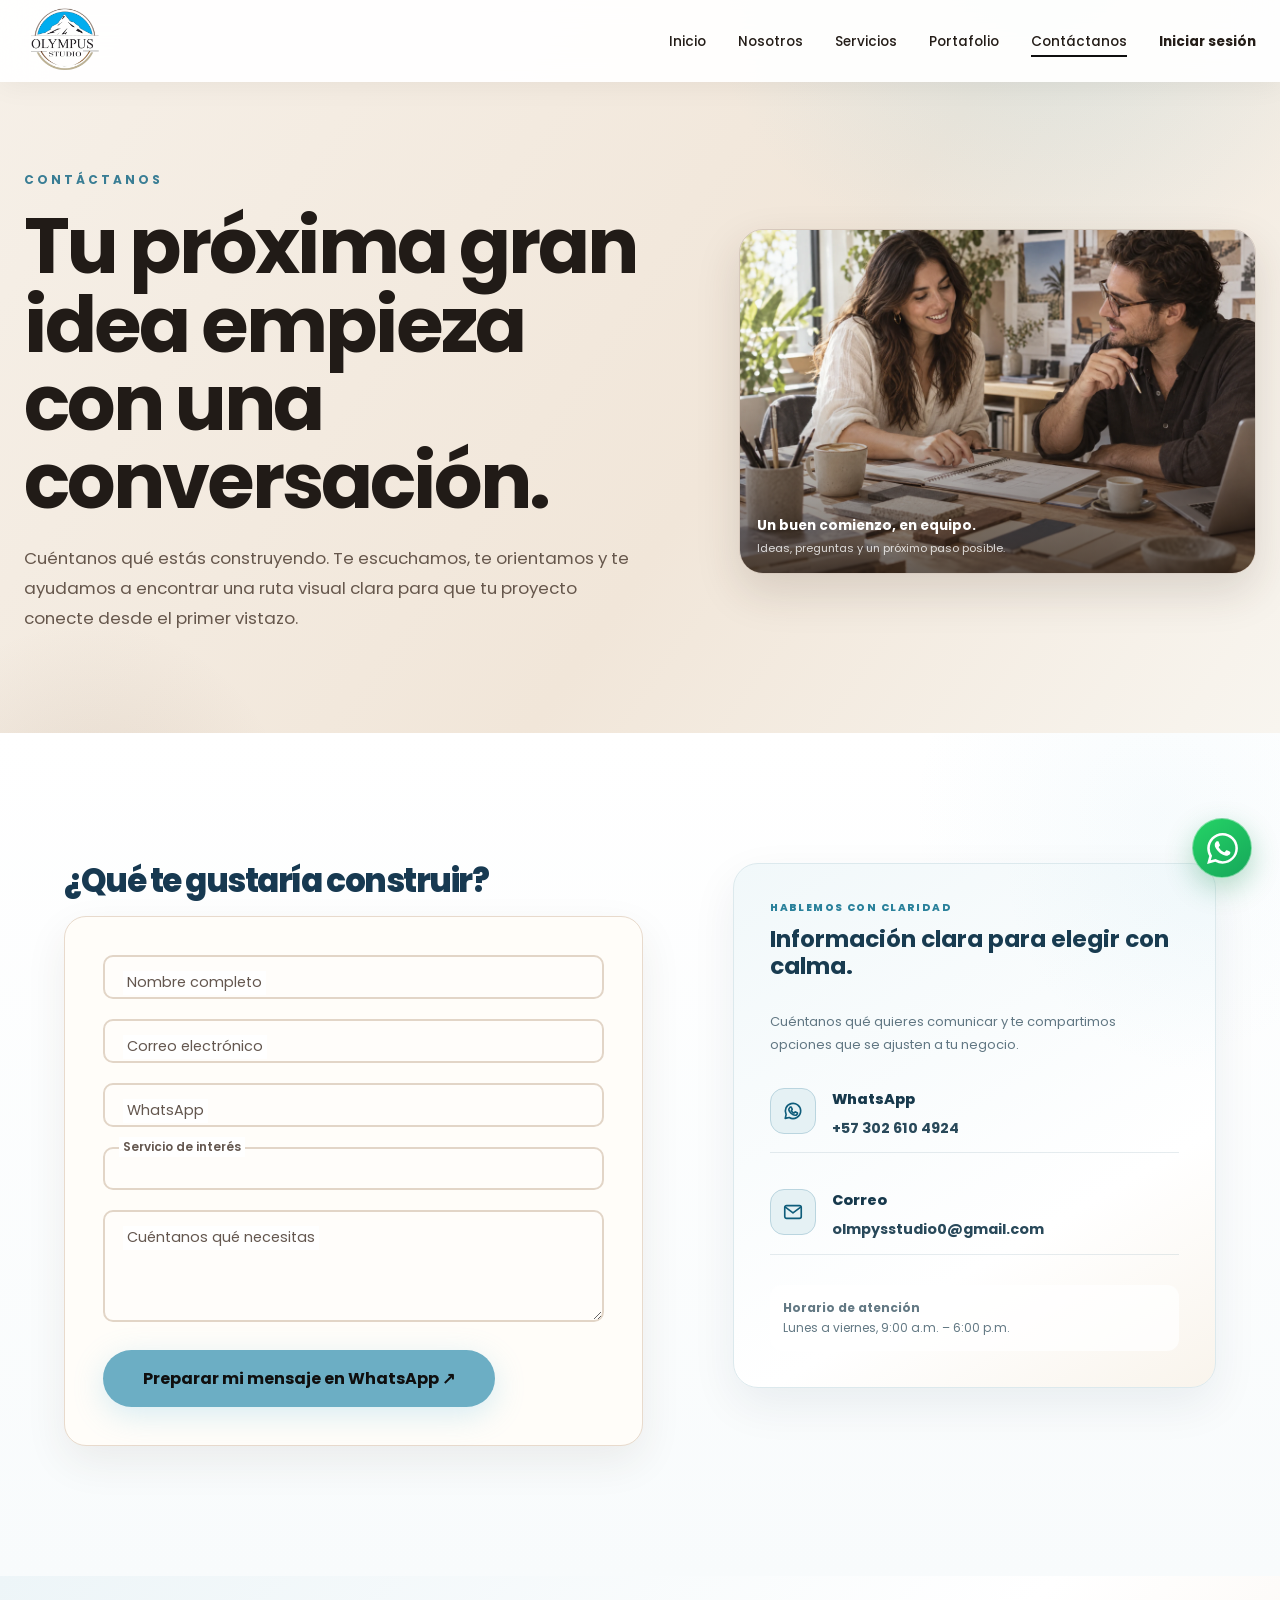
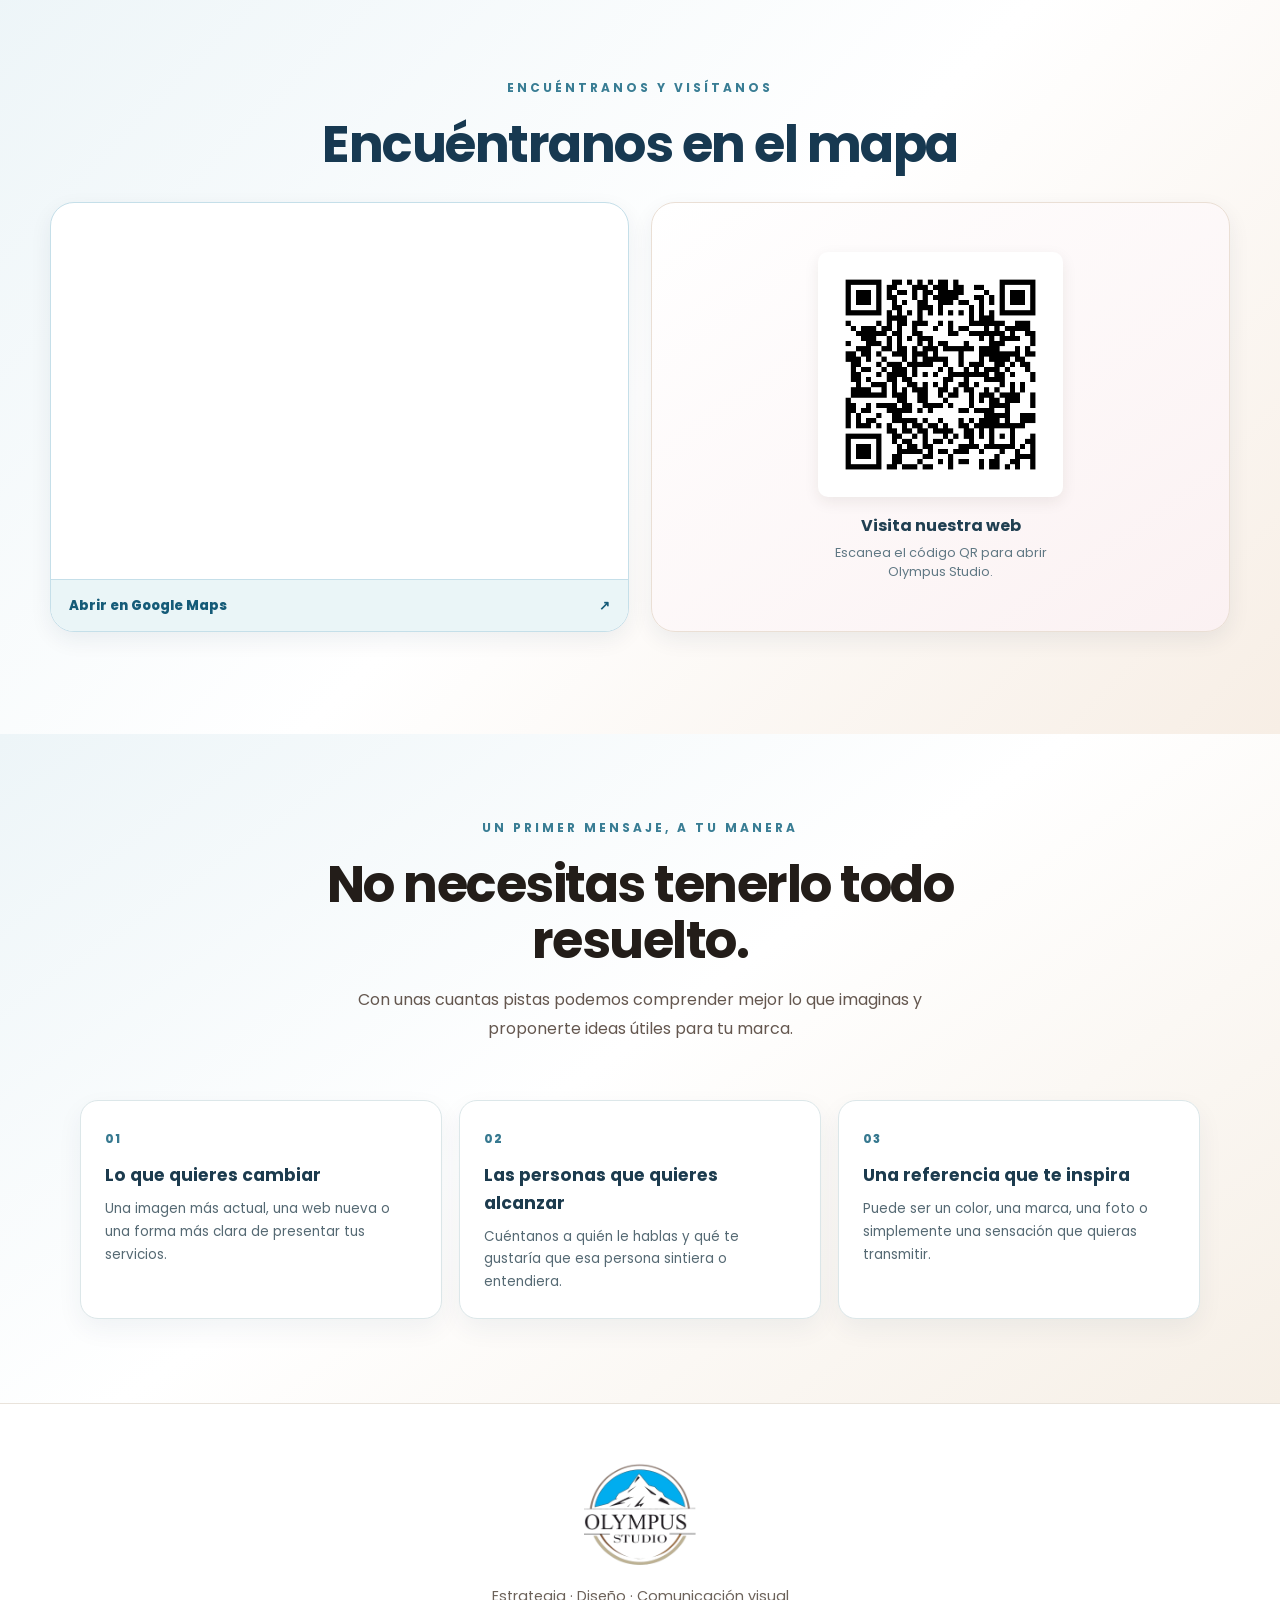
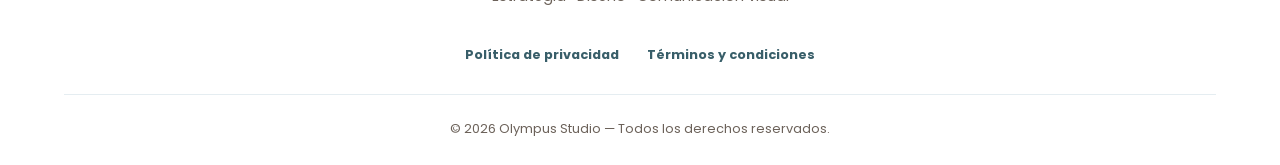
==== commit cb6d5cdc: "Dayis" ====
--- a/contactanos.html
+++ b/contactanos.html
@@ -1,3 +1,5 @@
 <!DOCTYPE html>
-<html lang="es"><head><meta charset="utf-8"/><meta content="width=device-width, initial-scale=1.0" name="viewport"/><title>Contáctanos — Olympus Studio</title><meta content="Contacta a Olympus Studio para hablar sobre páginas web, identidad visual y diseño gráfico." name="description"/><link href="https://fonts.googleapis.com" rel="preconnect"/><link crossorigin="" href="https://fonts.gstatic.com" rel="preconnect"/><link href="https://fonts.googleapis.com/css2?family=Poppins:wght@300;400;500;600;700;800&amp;display=swap" rel="stylesheet"/><link href="css/style.css?v=2026101511" rel="stylesheet"/><link href="img/favicon-128.png?v=3" rel="icon" sizes="128x128" type="image/png"/><link href="img/olympus-studio-logo.png" rel="apple-touch-icon"/></head><body data-page="contactanos"><nav aria-label="Navegación principal" class="navbar page-navbar" id="navbar" role="navigation"><div class="navbar-inner"><a aria-label="Olympus Studio, inicio" class="nav-logo" href="index.html"><img alt="Logo de Olympus Studio" class="brand-logo" src="img/olympus-studio-logo.png"/></a><ul class="nav-links" id="navLinks"><li><a class="nav-link" data-page-link="inicio" href="index.html">Inicio</a></li><li><a class="nav-link" data-page-link="nosotros" href="nosotros.html">Nosotros</a></li><li><a class="nav-link" data-page-link="servicios" href="servicios.html">Servicios</a></li><li><a class="nav-link" data-page-link="portafolio" href="portafolio.html">Portafolio</a></li><li><a class="nav-link" data-page-link="contactanos" href="contactanos.html">Contáctanos</a></li><li><a class="nav-link nav-login-link" href="login.html">Iniciar sesión</a></li></ul><button aria-expanded="false" aria-label="Abrir menú" class="mobile-toggle" id="mobileToggle"><span></span><span></span><span></span></button></div></nav><main><section aria-labelledby="contactHeroTitle" class="page-hero contact-page-hero"><div class="page-hero-inner"><div class="page-hero-copy"><span class="page-hero-kicker">Contáctanos</span><h1 id="contactHeroTitle">Tu próxima gran idea empieza con una conversación.</h1><p>Cuéntanos qué estás construyendo. Te escuchamos, te orientamos y te ayudamos a encontrar una ruta visual clara para que tu proyecto conecte desde el primer vistazo.</p></div><figure class="contact-page-hero-visual"><img alt="Conversación cercana entre un cliente y el equipo creativo de Olympus Studio" fetchpriority="high" src="img/renewal-contact.webp"/><figcaption><strong>Un buen comienzo, en equipo.</strong><span>Ideas, preguntas y un próximo paso posible.</span></figcaption></figure></div></section><section class="multipage-section contacto"><div class="contacto-inner"><div><div class="contacto-label">Tu proyecto empieza aquí</div><p class="contact-intro">Cuéntanos qué quieres lograr. Te orientamos en <span class="contact-design-highlight">diseño</span>, comunicación y experiencia para convertirlo en una ruta visual clara.</p><h2 class="contacto-title">¿Qué te gustaría construir?</h2><form class="contacto-form" id="contactForm" novalidate=""><div class="form-group"><input aria-label="Nombre completo" id="nombre" name="nombre" placeholder=" " required="" type="text"/><label for="nombre">Nombre completo</label></div><div class="form-group"><input aria-label="Correo electrónico" id="correo" name="correo" placeholder=" " required="" type="email"/><label for="correo">Correo electrónico</label></div><div class="form-group"><input aria-label="WhatsApp" id="whatsapp" name="whatsapp" placeholder=" " required="" type="tel"/><label for="whatsapp">WhatsApp</label></div><div class="form-group"><select aria-label="Servicio de interés" id="tipo" name="tipo" required=""><option disabled="" selected="" value=""></option><option>Página web</option><option>Identidad visual</option><option>Tarjetas corporativas</option><option>Producción 2D</option><option>Diseño para redes</option><option>Campañas de marca</option><option>Otro proyecto</option></select><label for="tipo">Servicio de interés</label></div><div class="form-group"><textarea aria-label="Mensaje" id="mensaje" name="mensaje" placeholder=" " required=""></textarea><label for="mensaje">Cuéntanos qué necesitas</label></div><button class="btn-submit" type="submit">Preparar mi mensaje en WhatsApp <span aria-hidden="true">↗</span></button></form></div><div class="contacto-info"><span class="contact-info-kicker">Hablemos con claridad</span><h3>Información clara para elegir con calma.</h3><p class="contact-info-intro">Cuéntanos qué quieres comunicar y te compartimos opciones que se ajusten a tu negocio.</p><div class="contacto-info-item"><div aria-hidden="true" class="icon contact-icon"><svg aria-hidden="true" fill="none" stroke="currentColor" stroke-linecap="round" stroke-linejoin="round" stroke-width="1.8" viewbox="0 0 24 24"><path d="M20.4 11.8a8.4 8.4 0 0 1-12.5 7.3L3.5 20l1-4.1a8.4 8.4 0 1 1 15.9-4.1Z"></path><path d="M8.4 8.3c.3-.5.6-.5.9-.5h.5c.2 0 .4.1.5.4l.8 1.8c.1.2.1.4-.1.6l-.6.7c-.2.2-.2.4-.1.6.6 1 1.4 1.7 2.4 2.2.2.1.4.1.6-.1l.8-.9c.2-.2.4-.2.7-.1l1.7.8c.2.1.4.3.4.5 0 .4-.2 1.2-.7 1.6-.5.5-1.2.8-2 .7-1.1-.1-2.6-.7-4.2-2-1.3-1.1-2.2-2.5-2.5-3.7-.2-.8.1-1.5.5-2Z"></path></svg></div><div><strong>WhatsApp</strong><a href="https://wa.me/573026104924" rel="noopener noreferrer" target="_blank">+57 302 610 4924</a></div></div><div class="contacto-info-item"><div aria-hidden="true" class="icon contact-icon"><svg aria-hidden="true" fill="none" stroke="currentColor" stroke-linecap="round" stroke-linejoin="round" stroke-width="1.8" viewbox="0 0 24 24"><rect height="14" rx="2" width="18" x="3" y="5"></rect><path d="m4 7 8 6 8-6"></path></svg></div><div><strong>Correo</strong><a href="mailto:olmpysstudio0@gmail.com">olmpysstudio0@gmail.com</a></div></div><div class="contacto-info-item"><div aria-hidden="true" class="icon contact-icon"><svg aria-hidden="true" fill="none" stroke="currentColor" stroke-linecap="round" stroke-linejoin="round" stroke-width="1.8" viewbox="0 0 24 24"><path d="M20 10c0 5-8 11-8 11S4 15 4 10a8 8 0 1 1 16 0Z"></path><circle cx="12" cy="10" r="2.5"></circle></svg></div><div><strong>Ubicación</strong><span>I.E. Eustaquio Palacios<br/>Cali, Colombia</span></div></div><div class="contacto-horario"><strong>Horario de atención</strong><br/>Lunes a viernes, 9:00 a.m. – 6:00 p.m.</div><a class="contact-direct-link" href="https://wa.me/573026104924" rel="noopener noreferrer" target="_blank">Escribir ahora por WhatsApp <span aria-hidden="true">↗</span></a></div></div></section><section aria-labelledby="locationTitle" class="multipage-section contact-location-section"><div class="contact-location-inner"><div class="section-heading centered"><span class="section-kicker">Encuéntranos y visítanos</span><h2 id="locationTitle">Estamos en la I.E. Eustaquio Palacios.</h2><p>I.E. Eustaquio Palacios · Cali, Colombia</p></div><div class="contact-location-panel"><div class="contact-map-box"><iframe title="Mapa de I.E. Eustaquio Palacios en Cali, Colombia" src="https://www.google.com/maps?q=I.E.+Eustaquio+Palacios%2C+Cali%2C+Colombia&amp;output=embed" loading="lazy" referrerpolicy="no-referrer-when-downgrade"></iframe><a class="contact-map-link" href="https://www.google.com/maps/search/?api=1&amp;query=I.E.+Eustaquio+Palacios%2C+Cali%2C+Colombia" rel="noopener noreferrer" target="_blank">Abrir en Google Maps <span aria-hidden="true">↗</span></a></div><div class="contact-qr-box"><img src="img/olympus-website-qr.png" alt="Código QR para visitar la página web de Olympus Studio" loading="lazy"/><strong>Visita nuestra web</strong><span>Escanea el código QR para abrir Olympus Studio.</span></div></div></div></section><section aria-labelledby="contactNotesTitle" class="multipage-section contact-next contact-notes"><div class="contact-notes-inner"><div class="section-heading centered"><span class="section-kicker">Un primer mensaje, a tu manera</span><h2 id="contactNotesTitle">No necesitas tenerlo todo resuelto.</h2><p>Con unas cuantas pistas podemos comprender mejor lo que imaginas y proponerte ideas útiles para tu marca.</p></div><div class="contact-notes-grid"><article><span>01</span><h3>Lo que quieres cambiar</h3><p>Una imagen más actual, una web nueva o una forma más clara de presentar tus servicios.</p></article><article><span>02</span><h3>Las personas que quieres alcanzar</h3><p>Cuéntanos a quién le hablas y qué te gustaría que esa persona sintiera o entendiera.</p></article><article><span>03</span><h3>Una referencia que te inspira</h3><p>Puede ser un color, una marca, una foto o simplemente una sensación que quieras transmitir.</p></article></div></div></section></main><footer class="footer" role="contentinfo"><div class="footer-inner"><div class="footer-brand"><img alt="Olympus Studio" class="footer-logo-image" src="img/olympus-studio-logo.png"/></div><p class="footer-tagline">Estrategia · Diseño · Comunicación visual</p><div aria-label="Información legal" class="footer-legal-links"><button aria-controls="modalPrivacidad" aria-haspopup="dialog" class="footer-legal-link" onclick="showModal('privacidad')" type="button">Política de privacidad</button><button aria-controls="modalTerminos" aria-haspopup="dialog" class="footer-legal-link" onclick="showModal('terminos')" type="button">Términos y condiciones</button></div><p class="footer-copy">© 2026 Olympus Studio — Todos los derechos reservados.</p></div></footer><div class="modal-overlay" id="modalOverlay" onclick="closeModal()"></div><div aria-labelledby="siteTermsTitle" aria-modal="true" class="modal modal-legal" id="modalTerminos" role="dialog" tabindex="-1"><button aria-label="Cerrar" class="modal-close" onclick="closeModal()" type="button">×</button><span class="legal-modal-kicker">Olympus Studio · Información general</span><h3 id="siteTermsTitle">Términos y condiciones</h3><div class="modal-content"><p><strong>Uso del contenido.</strong> El sitio y el portafolio incluyen exploraciones visuales y muestras ilustrativas. No copies, publiques ni atribuyas como propios textos o imágenes sin contar con autorización.</p><p><strong>Solicitudes de servicio.</strong> Enviar una consulta no constituye una cotización, una reserva ni un contrato. El alcance, los tiempos, las revisiones, los valores y los derechos de uso se confirman en una propuesta aceptada por ambas partes.</p><p><strong>Información compartida.</strong> Procura que los datos que incluyas sean correctos y que tengas autorización para compartir cualquier material que adjuntes o describas.</p><p><strong>Servicios externos.</strong> El formulario prepara un mensaje para WhatsApp; el acceso y uso de ese servicio se rige por sus propias condiciones.</p><p class="legal-modal-note">Texto informativo para el prototipo del sitio. Revísalo para reflejar las condiciones comerciales reales antes de publicarlo.</p></div></div><div aria-labelledby="sitePrivacyTitle" aria-modal="true" class="modal modal-legal" id="modalPrivacidad" role="dialog" tabindex="-1"><button aria-label="Cerrar" class="modal-close" onclick="closeModal()" type="button">×</button><span class="legal-modal-kicker">Olympus Studio · Datos y privacidad</span><h3 id="sitePrivacyTitle">Política de privacidad</h3><div class="modal-content"><p><strong>Consultas de contacto.</strong> El formulario solicita nombre, correo, teléfono, servicio de interés y mensaje para preparar una respuesta a tu consulta. Al pulsar el botón se abre WhatsApp con el texto; esta versión del sitio no lo envía a un servidor propio. Tú decides si lo envías. WhatsApp procesa la información que compartas conforme a sus propias políticas.</p><p><strong>Cuentas de demostración.</strong> Los perfiles y datos creados en el acceso de prueba se guardan localmente en el navegador. No uses contraseñas ni información sensible reales; puedes borrar esos datos eliminando el almacenamiento de este sitio en tu navegador.</p><p><strong>Control de tus datos.</strong> Comparte solo la información necesaria. Para solicitar una actualización o eliminación, utiliza la página Contáctanos.</p><p class="legal-modal-note">Aviso informativo para esta versión estática. Antes de usar el sitio comercialmente, revisa la identidad del responsable, los plazos de conservación y el procedimiento aplicable de protección de datos.</p></div></div><script src="js/main.js?v=20261007h"></script></body></html>
 
+<html lang="es"><head><meta charset="utf-8"/><meta content="width=device-width, initial-scale=1.0" name="viewport"/><title>Contáctanos — Olympus Studio</title><meta content="Contacta a Olympus Studio para hablar sobre páginas web, identidad visual y diseño gráfico." name="description"/><link href="https://fonts.googleapis.com" rel="preconnect"/><link crossorigin="" href="https://fonts.gstatic.com" rel="preconnect"/><link href="https://fonts.googleapis.com/css2?family=Poppins:wght@300;400;500;600;700;800&amp;display=swap" rel="stylesheet"/><link href="css/style.css?v=202610211732" rel="stylesheet"/><link href="img/favicon-128.png?v=3" rel="icon" sizes="128x128" type="image/png"/><link href="img/olympus-studio-logo.png" rel="apple-touch-icon"/></head><body data-page="contactanos"><nav aria-label="Navegación principal" class="navbar page-navbar" id="navbar" role="navigation"><div class="navbar-inner"><a aria-label="Olympus Studio, inicio" class="nav-logo" href="index.html"><img alt="Logo de Olympus Studio" class="brand-logo" src="img/olympus-studio-logo.png"/></a><ul class="nav-links" id="navLinks"><li><a class="nav-link" data-page-link="inicio" href="index.html">Inicio</a></li><li><a class="nav-link" data-page-link="nosotros" href="nosotros.html">Nosotros</a></li><li><a class="nav-link" data-page-link="servicios" href="servicios.html">Servicios</a></li><li><a class="nav-link" data-page-link="portafolio" href="portafolio.html">Portafolio</a></li><li><a class="nav-link" data-page-link="contactanos" href="contactanos.html">Contáctanos</a></li><li><a class="nav-link nav-login-link" href="login.html">Iniciar sesión</a></li></ul><button aria-expanded="false" aria-label="Abrir menú" class="mobile-toggle" id="mobileToggle"><span></span><span></span><span></span></button></div></nav><main><section aria-labelledby="contactHeroTitle" class="page-hero contact-page-hero"><div class="page-hero-inner"><div class="page-hero-copy"><span class="page-hero-kicker">Contáctanos</span><h1 id="contactHeroTitle">Tu próxima gran idea empieza con una conversación.</h1><p>Cuéntanos qué estás construyendo. Te escuchamos, te orientamos y te ayudamos a encontrar una ruta visual clara para que tu proyecto conecte desde el primer vistazo.</p></div><figure class="contact-page-hero-visual"><img alt="Conversación cercana entre un cliente y el equipo creativo de Olympus Studio" fetchpriority="high" src="img/renewal-contact.webp"/><figcaption><strong>Un buen comienzo, en equipo.</strong><span>Ideas, preguntas y un próximo paso posible.</span></figcaption></figure></div></section><section class="multipage-section contacto"><div class="contacto-inner"><div><h2 class="contacto-title">¿Qué te gustaría construir?</h2><form class="contacto-form" id="contactForm" novalidate=""><div class="form-group"><input aria-label="Nombre completo" id="nombre" name="nombre" placeholder=" " required="" type="text"/><label for="nombre">Nombre completo</label></div><div class="form-group"><input aria-label="Correo electrónico" id="correo" name="correo" placeholder=" " required="" type="email"/><label for="correo">Correo electrónico</label></div><div class="form-group"><input aria-label="WhatsApp" id="whatsapp" name="whatsapp" placeholder=" " required="" type="tel"/><label for="whatsapp">WhatsApp</label></div><div class="form-group"><select aria-label="Servicio de interés" id="tipo" name="tipo" required=""><option disabled="" selected="" value=""></option><option>Página web</option><option>Identidad visual</option><option>Tarjetas corporativas</option><option>Producción 2D</option><option>Diseño para redes</option><option>Campañas de marca</option><option>Otro proyecto</option></select><label for="tipo">Servicio de interés</label></div><div class="form-group"><textarea aria-label="Mensaje" id="mensaje" name="mensaje" placeholder=" " required=""></textarea><label for="mensaje">Cuéntanos qué necesitas</label></div><button class="btn-submit" type="submit">Preparar mi mensaje en WhatsApp <span aria-hidden="true">↗</span></button></form></div><div class="contacto-info"><span class="contact-info-kicker">Hablemos con claridad</span><h3>Información clara para elegir con calma.</h3><p class="contact-info-intro">Cuéntanos qué quieres comunicar y te compartimos opciones que se ajusten a tu negocio.</p><div class="contacto-info-item"><div aria-hidden="true" class="icon contact-icon"><svg aria-hidden="true" fill="none" stroke="currentColor" stroke-linecap="round" stroke-linejoin="round" stroke-width="1.8" viewbox="0 0 24 24"><path d="M20.4 11.8a8.4 8.4 0 0 1-12.5 7.3L3.5 20l1-4.1a8.4 8.4 0 1 1 15.9-4.1Z"></path><path d="M8.4 8.3c.3-.5.6-.5.9-.5h.5c.2 0 .4.1.5.4l.8 1.8c.1.2.1.4-.1.6l-.6.7c-.2.2-.2.4-.1.6.6 1 1.4 1.7 2.4 2.2.2.1.4.1.6-.1l.8-.9c.2-.2.4-.2.7-.1l1.7.8c.2.1.4.3.4.5 0 .4-.2 1.2-.7 1.6-.5.5-1.2.8-2 .7-1.1-.1-2.6-.7-4.2-2-1.3-1.1-2.2-2.5-2.5-3.7-.2-.8.1-1.5.5-2Z"></path></svg></div><div><strong>WhatsApp</strong><a href="https://wa.me/573026104924" rel="noopener noreferrer" target="_blank">+57 302 610 4924</a></div></div><div class="contacto-info-item"><div aria-hidden="true" class="icon contact-icon"><svg aria-hidden="true" fill="none" stroke="currentColor" stroke-linecap="round" stroke-linejoin="round" stroke-width="1.8" viewbox="0 0 24 24"><rect height="14" rx="2" width="18" x="3" y="5"></rect><path d="m4 7 8 6 8-6"></path></svg></div><div><strong>Correo</strong><a href="mailto:olmpysstudio0@gmail.com">olmpysstudio0@gmail.com</a></div></div><div class="contacto-horario"><strong>Horario de atención</strong><br/>Lunes a viernes, 9:00 a.m. – 6:00 p.m.</div></div></div></section><section aria-labelledby="locationTitle" class="multipage-section contact-location-section"><div class="contact-location-inner"><div class="section-heading centered"><span class="section-kicker">Encuéntranos y visítanos</span><h2 id="locationTitle">Encuéntranos en el mapa</h2></div><div class="contact-location-panel"><div class="contact-map-box"><iframe loading="lazy" referrerpolicy="no-referrer-when-downgrade" src="https://www.google.com/maps?q=I.E.+Eustaquio+Palacios%2C+Cali%2C+Colombia&amp;output=embed" title="Mapa de ubicación de Olympus Studio"></iframe><a class="contact-map-link" href="https://www.google.com/maps/search/?api=1&amp;query=I.E.+Eustaquio+Palacios%2C+Cali%2C+Colombia" rel="noopener noreferrer" target="_blank">Abrir en Google Maps <span aria-hidden="true">↗</span></a></div><div class="contact-qr-box"><img alt="Código QR para visitar la página web de Olympus Studio" loading="lazy" src="img/olympus-website-qr.png"/><strong>Visita nuestra web</strong><span>Escanea el código QR para abrir Olympus Studio.</span></div></div></div></section><section aria-labelledby="contactNotesTitle" class="multipage-section contact-next contact-notes"><div class="contact-notes-inner"><div class="section-heading centered"><span class="section-kicker">Un primer mensaje, a tu manera</span><h2 id="contactNotesTitle">No necesitas tenerlo todo resuelto.</h2><p>Con unas cuantas pistas podemos comprender mejor lo que imaginas y proponerte ideas útiles para tu marca.</p></div><div class="contact-notes-grid"><article><span>01</span><h3>Lo que quieres cambiar</h3><p>Una imagen más actual, una web nueva o una forma más clara de presentar tus servicios.</p></article><article><span>02</span><h3>Las personas que quieres alcanzar</h3><p>Cuéntanos a quién le hablas y qué te gustaría que esa persona sintiera o entendiera.</p></article><article><span>03</span><h3>Una referencia que te inspira</h3><p>Puede ser un color, una marca, una foto o simplemente una sensación que quieras transmitir.</p></article></div></div></section></main><footer class="footer" role="contentinfo"><div class="footer-inner"><div class="footer-brand"><img alt="Olympus Studio" class="footer-logo-image" src="img/olympus-studio-logo.png"/></div><p class="footer-tagline">Estrategia · Diseño · Comunicación visual</p><div aria-label="Información legal" class="footer-legal-links"><button aria-controls="modalPrivacidad" aria-haspopup="dialog" class="footer-legal-link" onclick="showModal('privacidad')" type="button">Política de privacidad</button><button aria-controls="modalTerminos" aria-haspopup="dialog" class="footer-legal-link" onclick="showModal('terminos')" type="button">Términos y condiciones</button></div><p class="footer-copy">© 2026 Olympus Studio — Todos los derechos reservados.</p></div></footer><div class="modal-overlay" id="modalOverlay" onclick="closeModal()"></div><div aria-labelledby="siteTermsTitle" aria-modal="true" class="modal modal-legal" id="modalTerminos" role="dialog" tabindex="-1"><button aria-label="Cerrar" class="modal-close" onclick="closeModal()" type="button">×</button><span class="legal-modal-kicker">Olympus Studio · Información general</span><h3 id="siteTermsTitle">Términos y condiciones</h3><div class="modal-content"><p><strong>Uso del contenido.</strong> El sitio y el portafolio incluyen exploraciones visuales y muestras ilustrativas. No copies, publiques ni atribuyas como propios textos o imágenes sin contar con autorización.</p><p><strong>Solicitudes de servicio.</strong> Enviar una consulta no constituye una cotización, una reserva ni un contrato. El alcance, los tiempos, las revisiones, los valores y los derechos de uso se confirman en una propuesta aceptada por ambas partes.</p><p><strong>Información compartida.</strong> Procura que los datos que incluyas sean correctos y que tengas autorización para compartir cualquier material que adjuntes o describas.</p><p><strong>Servicios externos.</strong> El formulario prepara un mensaje para WhatsApp; el acceso y uso de ese servicio se rige por sus propias condiciones.</p><p class="legal-modal-note">Texto informativo para el prototipo del sitio. Revísalo para reflejar las condiciones comerciales reales antes de publicarlo.</p></div></div><div aria-labelledby="sitePrivacyTitle" aria-modal="true" class="modal modal-legal" id="modalPrivacidad" role="dialog" tabindex="-1"><button aria-label="Cerrar" class="modal-close" onclick="closeModal()" type="button">×</button><span class="legal-modal-kicker">Olympus Studio · Datos y privacidad</span><h3 id="sitePrivacyTitle">Política de privacidad</h3><div class="modal-content"><p><strong>Consultas de contacto.</strong> El formulario solicita nombre, correo, teléfono, servicio de interés y mensaje para preparar una respuesta a tu consulta. Al pulsar el botón se abre WhatsApp con el texto; esta versión del sitio no lo envía a un servidor propio. Tú decides si lo envías. WhatsApp procesa la información que compartas conforme a sus propias políticas.</p><p><strong>Cuentas de demostración.</strong> Los perfiles y datos creados en el acceso de prueba se guardan localmente en el navegador. No uses contraseñas ni información sensible reales; puedes borrar esos datos eliminando el almacenamiento de este sitio en tu navegador.</p><p><strong>Control de tus datos.</strong> Comparte solo la información necesaria. Para solicitar una actualización o eliminación, utiliza la página Contáctanos.</p><p class="legal-modal-note">Aviso informativo para esta versión estática. Antes de usar el sitio comercialmente, revisa la identidad del responsable, los plazos de conservación y el procedimiento aplicable de protección de datos.</p></div></div><script src="js/main.js?v=20261007h"></script><a aria-label="Abrir WhatsApp de Olympus Studio al +57 302 610 4924" class="whatsapp-float" href="https://wa.me/573026104924?text=Hola%2C%20Olympus%20Studio.%20Quisiera%20informaci%C3%B3n%20sobre%20sus%20servicios." rel="noopener noreferrer" target="_blank">
+<svg aria-hidden="true" focusable="false" viewbox="0 0 24 24" xmlns="http://www.w3.org/2000/svg"><path clip-rule="evenodd" d="M17.472 14.382c-.297-.149-1.758-.867-2.03-.967-.273-.099-.471-.148-.67.15-.197.297-.768.967-.94 1.166-.173.198-.347.223-.644.074-.297-.149-1.255-.463-2.39-1.475-.883-.788-1.48-1.761-1.653-2.059-.173-.297-.018-.458.13-.606.134-.133.297-.347.446-.52.149-.174.198-.298.297-.497.1-.198.05-.371-.025-.52-.074-.149-.669-1.611-.917-2.206-.242-.579-.487-.5-.669-.51l-.57-.01c-.198 0-.52.074-.793.371s-1.04 1.016-1.04 2.479 1.065 2.875 1.213 3.073c.149.198 2.095 3.2 5.076 4.487.709.306 1.262.489 1.694.626.712.227 1.36.195 1.872.118.571-.085 1.758-.719 2.006-1.413.248-.694.248-1.289.174-1.413-.075-.124-.273-.198-.57-.347m-5.421 7.403h-.004a9.87 9.87 0 0 1-5.031-1.378l-.361-.214-3.741.982.999-3.648-.235-.374a9.86 9.86 0 0 1-1.511-5.26c.001-5.45 4.438-9.886 9.893-9.886 2.643.001 5.128 1.031 6.996 2.902a9.825 9.825 0 0 1 2.897 6.994c-.003 5.45-4.44 9.882-9.902 9.882m8.416-18.297A11.815 11.815 0 0 0 12.05 0C5.495 0 .16 5.333.157 11.89c0 2.096.547 4.142 1.588 5.946L.057 24l6.335-1.662a11.882 11.882 0 0 0 5.657 1.441h.005c6.554 0 11.89-5.333 11.893-11.89a11.838 11.838 0 0 0-3.48-8.401z" fill-rule="evenodd"></path></svg>
+</a></body></html>
--- a/css/style.css
+++ b/css/style.css
@@ -1425,3 +1425,236 @@
 .testimonial-top { display:flex; align-items:center; gap:13px; }.testimonial-top img { width:52px; height:52px; flex:0 0 52px; border:3px solid #fff; border-radius:50%; object-fit:cover; box-shadow:0 5px 14px rgba(37,68,78,.16); }.testimonial-top h3 { margin:0 0 3px; color:#243d4b; font-size:.86rem; }.testimonial-top p { margin:0; color:#71818a; font-size:.68rem; line-height:1.35; }.testimonial-stars { margin:18px 0 9px; color:#d28b4f; font-size:.9rem; letter-spacing:.14em; }.testimonial-card blockquote { margin:0; color:#546a73; font-size:.78rem; line-height:1.75; font-style:normal; }
 @media(max-width:920px) { .testimonials-grid { grid-template-columns:repeat(2,minmax(0,1fr)); } }
 @media(max-width:560px) { .testimonials-inner { width:min(100% - 28px,1160px); }.testimonials-grid { grid-template-columns:1fr; } .testimonial-card { min-height:0; } }
+
+/* Ajustes solicitados: hero, video de marca, proceso y tarjetas de inicio. */
+.home-only-hero { min-height: 640px; }
+.home-only-hero .page-hero-inner { align-items: end; }
+.home-only-hero .hero-buttons { transform: translateY(0); }
+.home-only-hero .home-intro-card p { margin-bottom: 0; }
+.brand-reel-copy h2 { max-width: 600px; }
+.home-process-head-centered { align-items: center; flex-direction: column; justify-content: center; text-align: center; gap: 0; }
+.home-process-head-centered > div { max-width: 780px; }
+.home-next-grid { align-items: stretch; }
+.home-next-card { display: flex; height: 100%; flex-direction: column; }
+.home-next-card > img { flex: 0 0 auto; }
+.home-next-card-copy { flex: 1 1 auto; }
+@media (max-width: 800px) {
+  .home-only-hero { min-height: auto; }
+  .home-only-hero .hero-buttons { transform: none; }
+}
+
+/* Ajustes visuales solicitados: logo, servicios y CTA con fotografía original. */
+.home-focus-heading-centered { display:flex; flex-direction:column; align-items:center; justify-content:center; gap:0; max-width:860px; margin-inline:auto; text-align:center; }
+.home-focus-heading-centered .home-focus-heading-title { width:100%; max-width:820px; }
+.home-focus-heading-centered .home-focus-heading-title h2 { max-width:790px; margin-inline:auto; }
+.services-hero-visual { align-self:center; justify-self:end; width:100%; max-width:500px; aspect-ratio:4/3; overflow:hidden; margin:0; border:1px solid rgba(255,255,255,.34); border-radius:25px; background:#dcebf0; box-shadow:0 24px 60px rgba(0,0,0,.2); }
+.services-hero-visual img { display:block; width:100%; height:100%; object-fit:cover; }
+.service-card-image .service-card-visual > span { text-shadow:0 2px 12px rgba(8,22,33,.3); }
+.brand-identity-emblem { isolation:isolate; }
+.brand-identity-emblem::before { position:absolute; z-index:0; width:min(68%,360px); aspect-ratio:1; border:1px solid rgba(91,167,194,.25); border-radius:50%; background:radial-gradient(circle,rgba(126,200,227,.12),transparent 67%); box-shadow:0 0 55px rgba(91,167,194,.13); content:""; animation:identityAura 5.8s ease-in-out infinite; }
+.brand-identity-emblem::after { position:absolute; z-index:0; inset:12%; border:1px dashed rgba(91,167,194,.28); border-radius:50%; content:""; animation:identityOrbit 26s linear infinite; }
+.brand-identity-halo { z-index:0; }
+.brand-identity-emblem img { animation:identityLogoFloat 5s ease-in-out infinite; }
+@keyframes identityAura { 0%,100% { transform:scale(.94); opacity:.62; } 50% { transform:scale(1.04); opacity:1; } }
+@keyframes identityOrbit { to { transform:rotate(360deg); } }
+@keyframes identityLogoFloat { 0%,100% { transform:translateY(0); } 50% { transform:translateY(-7px); } }
+.brand-palette-heading .section-kicker { letter-spacing:.16em; }
+.page-cta-with-image { padding-block:clamp(68px,8vw,108px); text-align:left; }
+.page-cta-with-image .page-cta-inner { display:grid; width:min(1180px,calc(100% - 48px)); max-width:none; grid-template-columns:minmax(0,1.05fr) minmax(0,.95fr); align-items:center; gap:clamp(34px,6vw,78px); padding:0; }
+.page-cta-copy { max-width:650px; }
+.page-cta-copy .section-kicker { color:#315f70; }
+.page-cta-copy h2 { max-width:640px; }
+.page-cta-copy p { margin-left:0; }
+.page-cta-visual { overflow:hidden; aspect-ratio:4/3; margin:0; border:7px solid rgba(255,255,255,.76); border-radius:25px; background:#dbe9e9; box-shadow:0 24px 58px rgba(45,48,42,.17); }
+.page-cta-visual img { display:block; width:100%; height:100%; object-fit:cover; }
+.testimonials-section { padding-block:clamp(62px,6.5vw,86px); }
+.testimonials-grid { margin-top:28px; }
+@media(max-width:760px) {
+  .home-focus-heading-centered { width:min(100% - 36px,680px); margin-bottom:32px; }
+  .services-hero-visual { justify-self:start; width:min(100%,560px); max-width:none; }
+  .page-cta-with-image .page-cta-inner { width:min(100% - 36px,620px); grid-template-columns:1fr; gap:28px; }
+  .page-cta-visual { width:100%; }
+}
+@media(prefers-reduced-motion:reduce) {
+  .brand-identity-emblem::before,.brand-identity-emblem::after,.brand-identity-emblem img { animation:none !important; }
+}
+
+
+/* Portafolio compacto: videos más próximos y equilibrados, sin la cuadrícula retirada. */
+body[data-page="portafolio"] .portfolio-featured-video { padding-block: clamp(62px, 7vw, 92px); }
+body[data-page="portafolio"] .portfolio-featured-inner { grid-template-columns: minmax(0, .92fr) minmax(0, 1.08fr); gap: clamp(30px, 4.4vw, 66px); }
+body[data-page="portafolio"] .portfolio-featured-media { width: 100%; max-width: 610px; justify-self: end; }
+body[data-page="portafolio"] .portfolio-featured-frame video { max-height: clamp(220px, 29vw, 360px); }
+body[data-page="portafolio"] .lady-sports-section { padding-block: clamp(62px, 7vw, 90px); }
+body[data-page="portafolio"] .lady-sports-inner { grid-template-columns: minmax(260px, .86fr) minmax(0, 1.14fr); gap: clamp(30px, 5vw, 72px); }
+body[data-page="portafolio"] .lady-sports-art { width: min(100%, 430px); }
+body[data-page="portafolio"] .portfolio-promo-video { background: linear-gradient(135deg, #e7f2f4 0%, #fbf8f3 52%, #f3e9dc 100%); }
+body[data-page="portafolio"] .portfolio-promo-video .portfolio-featured-inner { grid-template-columns: minmax(0, 1fr) minmax(250px, .72fr); }
+body[data-page="portafolio"] .portfolio-promo-video .portfolio-featured-copy h2 { font-size: clamp(2.15rem, 4vw, 3.45rem); }
+body[data-page="portafolio"] .portfolio-promo-video .portfolio-featured-media { max-width: 370px; justify-self: center; }
+body[data-page="portafolio"] .portfolio-promo-video .portfolio-featured-frame { padding: 8px; }
+body[data-page="portafolio"] .portfolio-promo-video .portfolio-featured-frame video { width: 100%; aspect-ratio: 478 / 850; max-height: min(72vh, 650px); object-fit: cover; }
+.faq-layout.faq-layout-faq-only { grid-template-columns: minmax(0, 1fr); max-width: 940px; gap: 0; }
+.faq-layout.faq-layout-faq-only > div { width: 100%; }
+.faq-layout.faq-layout-faq-only .section-heading { max-width: 720px; margin: 0 auto 28px; text-align: center; }
+.faq-layout.faq-layout-faq-only .faq-list { max-width: 840px; margin: 0 auto; }
+
+/* Contacto: el título abre el formulario y se omiten la dirección y el enlace repetido. */
+body[data-page="contactanos"] .contacto-title { margin: 0 0 18px; font-size: clamp(1.7rem, 2.55vw, 2.35rem); }
+body[data-page="contactanos"] .contacto-form { height: 100%; }
+@media (max-width: 760px) {
+  body[data-page="portafolio"] .portfolio-featured-inner,
+  body[data-page="portafolio"] .portfolio-promo-video .portfolio-featured-inner,
+  body[data-page="portafolio"] .lady-sports-inner { grid-template-columns: 1fr; gap: 28px; }
+  body[data-page="portafolio"] .portfolio-featured-media,
+  body[data-page="portafolio"] .portfolio-promo-video .portfolio-featured-media { max-width: 560px; justify-self: center; }
+  body[data-page="portafolio"] .portfolio-featured-frame video { max-height: 62vw; }
+  body[data-page="portafolio"] .portfolio-promo-video .portfolio-featured-frame video { max-height: min(72vh, 620px); }
+  body[data-page="portafolio"] .lady-sports-art { width: min(100%, 400px); }
+}
+
+
+/* Interacciones suaves para el logo y la paleta de Olympus Studio; sin rótulos emergentes. */
+.brand-identity-emblem {
+  transform: translateY(0);
+  transition: transform .55s cubic-bezier(.2,.7,.2,1), border-color .45s ease, box-shadow .55s ease;
+}
+.brand-color-card {
+  position: relative;
+  isolation: isolate;
+  overflow: hidden;
+  transition: transform .4s cubic-bezier(.2,.7,.2,1), border-color .4s ease, box-shadow .4s ease;
+}
+.brand-color-card::after {
+  position: absolute;
+  z-index: 0;
+  inset: 0;
+  content: "";
+  background: linear-gradient(105deg, transparent 25%, rgba(126,200,227,.14) 50%, transparent 75%);
+  transform: translateX(-115%);
+  transition: transform .75s cubic-bezier(.2,.7,.2,1);
+  pointer-events: none;
+}
+.brand-color-card > .brand-color-dot,
+.brand-color-card > div { position: relative; z-index: 1; }
+.brand-color-dot { background: var(--swatch, #7ec8e3); transition: transform .42s cubic-bezier(.2,.7,.2,1), box-shadow .42s ease; }
+@keyframes olympusLogoHover {
+  0% { transform: translateY(0) scale(1) rotate(0deg); }
+  38% { transform: translateY(-11px) scale(1.055) rotate(-2deg); }
+  72% { transform: translateY(-4px) scale(1.025) rotate(1deg); }
+  100% { transform: translateY(-7px) scale(1.04) rotate(0deg); }
+}
+@media (hover: hover) and (pointer: fine) {
+  .brand-identity-emblem:hover {
+    transform: translateY(-5px);
+    border-color: #b9dce7;
+    box-shadow: 0 30px 72px rgba(16,42,67,.15);
+  }
+  .brand-identity-emblem:hover img {
+    animation: olympusLogoHover .82s cubic-bezier(.2,.7,.2,1) both;
+    filter: drop-shadow(0 20px 28px rgba(15,37,53,.22));
+  }
+  .brand-identity-emblem:hover::before { animation-duration: 2.2s; }
+  .brand-identity-emblem:hover::after { border-color: rgba(54,145,176,.52); animation-duration: 11s; }
+  .brand-identity-emblem:hover .brand-identity-halo {
+    transform: scale(1.12);
+    border-color: rgba(54,145,176,.45);
+    box-shadow: 0 0 0 28px rgba(126,200,227,.09), 0 0 0 58px rgba(126,200,227,.055);
+  }
+  .brand-color-card:hover {
+    transform: translateY(-5px);
+    border-color: #b9dce7;
+    box-shadow: 0 16px 34px rgba(16,42,67,.11);
+  }
+  .brand-color-card:hover::after { transform: translateX(115%); }
+  .brand-color-card:hover .brand-color-dot {
+    transform: scale(1.13) rotate(10deg);
+    box-shadow: 0 7px 19px rgba(16,42,67,.22), 0 0 0 5px rgba(126,200,227,.09);
+  }
+}
+@media (prefers-reduced-motion: reduce) {
+  .brand-identity-emblem,
+  .brand-identity-emblem img,
+  .brand-identity-emblem::before,
+  .brand-identity-emblem::after,
+  .brand-identity-halo,
+  .brand-color-card,
+  .brand-color-card::after,
+  .brand-color-dot { animation: none !important; transition: none !important; }
+  .brand-identity-emblem:hover,
+  .brand-identity-emblem:hover img,
+  .brand-color-card:hover,
+  .brand-color-card:hover .brand-color-dot { transform: none !important; }
+}
+
+
+/* Portafolio: arte de Lady Sports ligeramente más presente y video íntegro al ampliar. */
+body[data-page="portafolio"] .lady-sports-art { width: min(100%, 460px); }
+body[data-page="portafolio"] .portfolio-promo-video .portfolio-featured-frame {
+  display: grid;
+  place-items: center;
+  overflow: hidden;
+  background: #080b0e;
+}
+body[data-page="portafolio"] .portfolio-promo-video .portfolio-featured-frame video {
+  display: block;
+  width: 100%;
+  aspect-ratio: 478 / 850;
+  max-height: min(72vh, 650px);
+  object-fit: contain;
+  background: #080b0e;
+}
+body[data-page="portafolio"] .portfolio-promo-video .portfolio-featured-frame video:fullscreen,
+body[data-page="portafolio"] .portfolio-promo-video .portfolio-featured-frame video:-webkit-full-screen {
+  width: 100vw !important;
+  height: 100vh !important;
+  height: 100dvh !important;
+  max-width: 100vw !important;
+  max-height: 100vh !important;
+  max-height: 100dvh !important;
+  aspect-ratio: auto !important;
+  object-fit: contain !important;
+  border: 0 !important;
+  border-radius: 0 !important;
+  background: #000 !important;
+}
+body[data-page="portafolio"] .portfolio-promo-video .portfolio-featured-frame video::backdrop { background: #000; }
+@media (max-width: 760px) {
+  body[data-page="portafolio"] .lady-sports-art { width: min(100%, 420px); }
+  body[data-page="portafolio"] .portfolio-promo-video .portfolio-featured-frame video { max-height: min(72vh, 620px); }
+}
+
+
+/* Acceso flotante a WhatsApp en las páginas públicas principales. */
+.whatsapp-float {
+  position: fixed;
+  z-index: 1300;
+  right: clamp(16px, 2.4vw, 28px);
+  bottom: calc(22px + env(safe-area-inset-bottom, 0px));
+  display: grid;
+  width: 60px;
+  height: 60px;
+  place-items: center;
+  border: 1px solid rgba(255,255,255,.42);
+  border-radius: 50%;
+  color: #fff;
+  background: linear-gradient(145deg, #25d366, #16a75a);
+  box-shadow: 0 10px 28px rgba(18,140,76,.3);
+  text-decoration: none;
+  animation: whatsappFloatPulse 4.2s ease-out infinite;
+  transition: transform .25s ease, box-shadow .25s ease, filter .25s ease;
+}
+.whatsapp-float svg { display: block; width: 31px; height: 31px; fill: currentColor; }
+.whatsapp-float:hover { transform: translateY(-4px) scale(1.06); filter: brightness(1.04); box-shadow: 0 15px 34px rgba(18,140,76,.38); animation-play-state: paused; }
+.whatsapp-float:focus-visible { outline: 3px solid #fff; outline-offset: 3px; box-shadow: 0 0 0 6px rgba(18,140,76,.45); }
+@keyframes whatsappFloatPulse {
+  0%, 72%, 100% { box-shadow: 0 10px 28px rgba(18,140,76,.3), 0 0 0 0 rgba(37,211,102,.24); }
+  86% { box-shadow: 0 10px 28px rgba(18,140,76,.3), 0 0 0 10px rgba(37,211,102,0); }
+}
+@media (max-width: 640px) {
+  .whatsapp-float { right: 15px; bottom: calc(16px + env(safe-area-inset-bottom, 0px)); width: 56px; height: 56px; }
+  .whatsapp-float svg { width: 29px; height: 29px; }
+}
+@media (prefers-reduced-motion: reduce) {
+  .whatsapp-float { animation: none; transition: none; }
+}
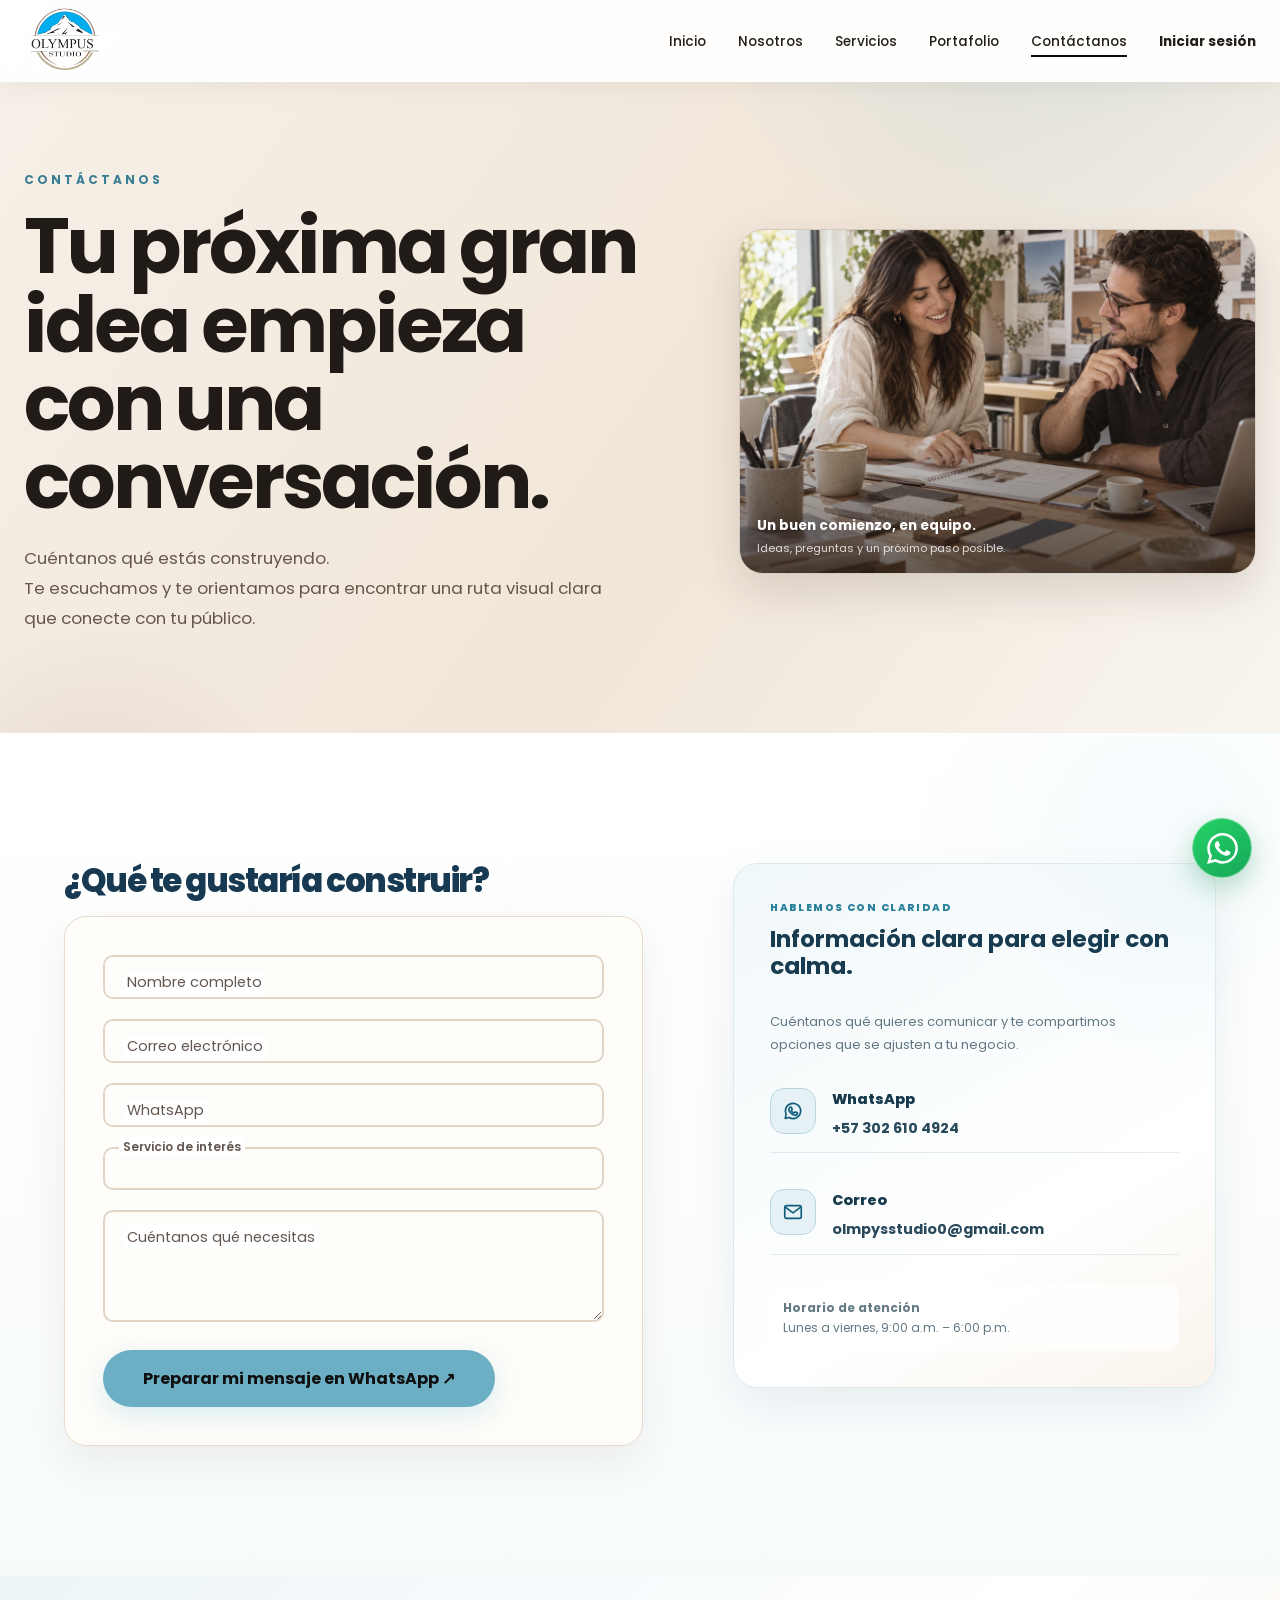
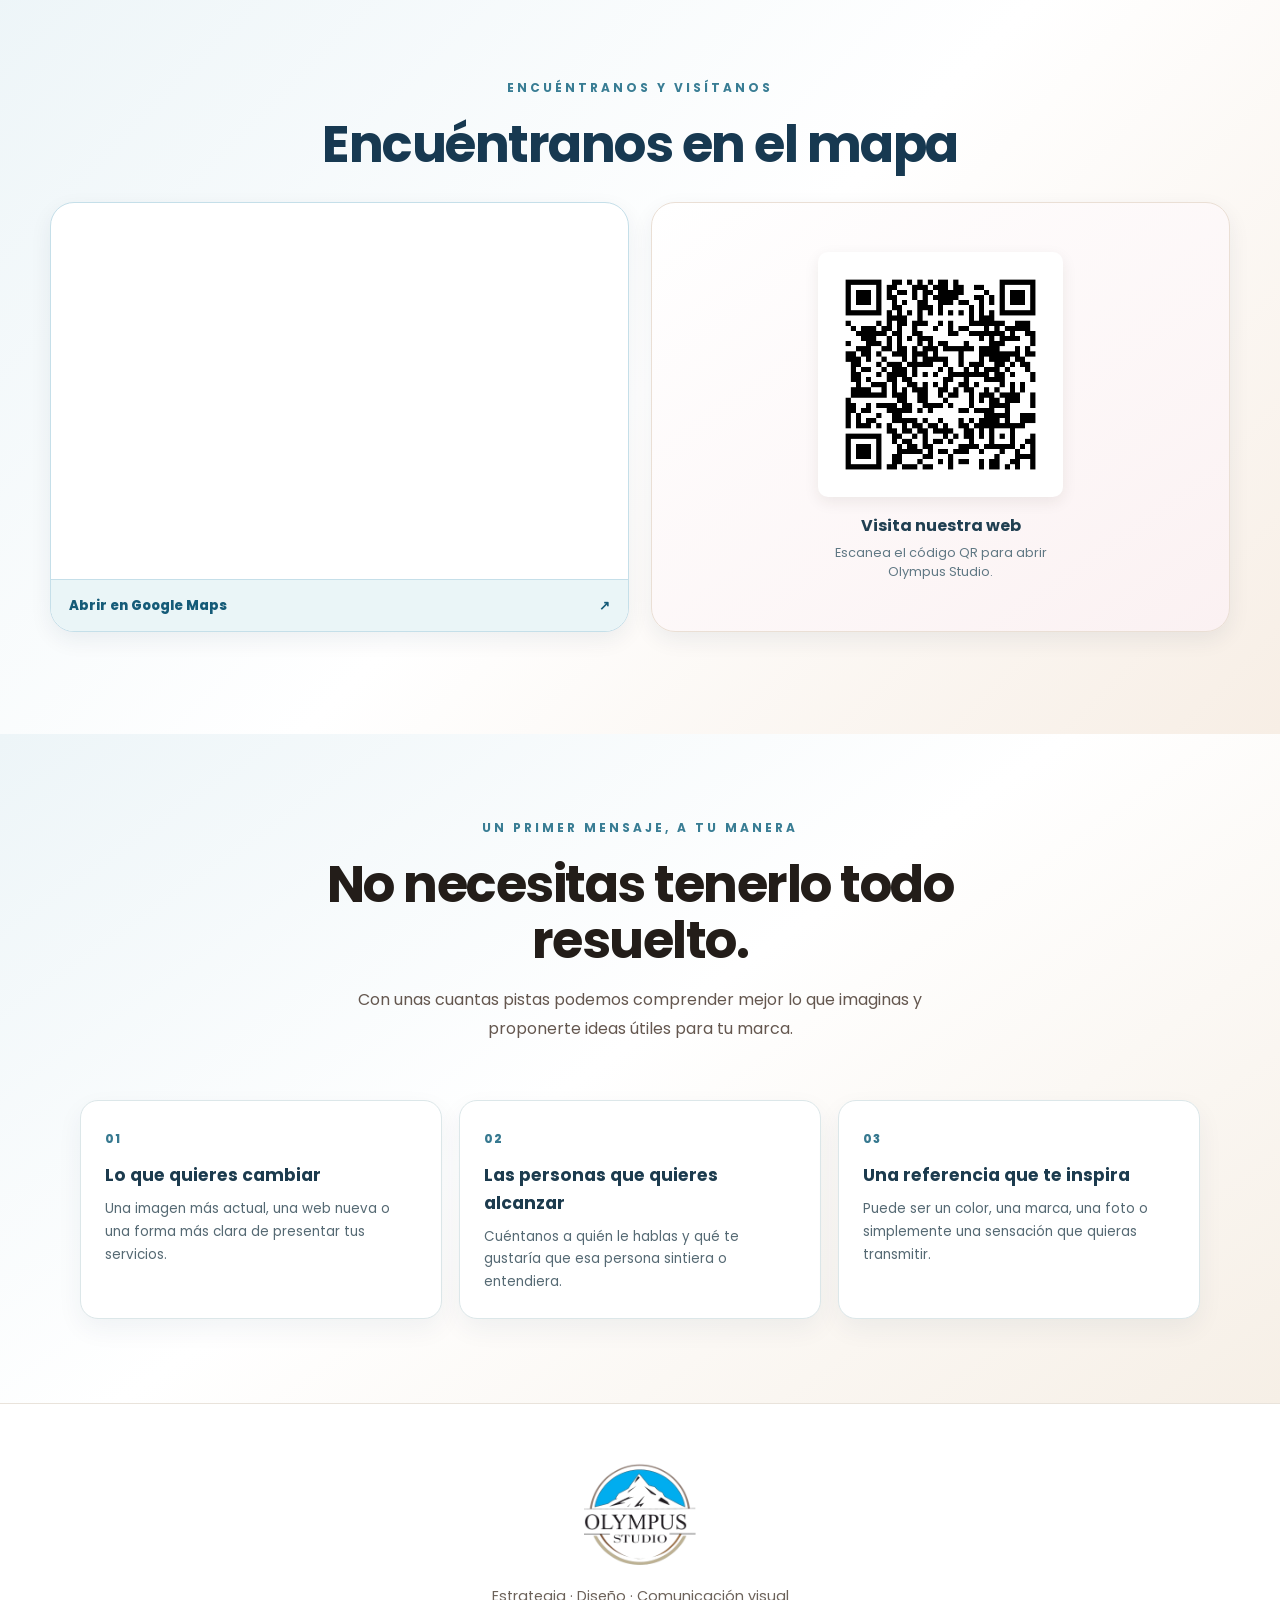
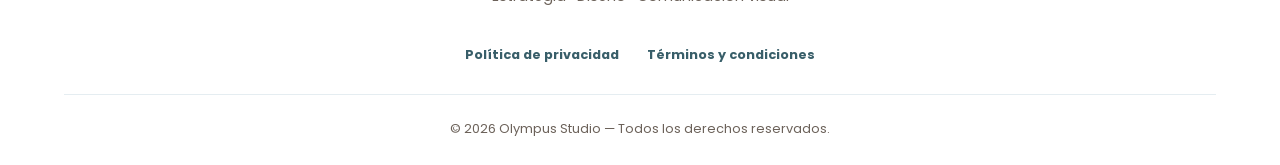
==== commit 61d9171a: "Dayanaa" ====
--- a/contactanos.html
+++ b/contactanos.html
@@ -1,5 +1,5 @@
 <!DOCTYPE html>
 
-<html lang="es"><head><meta charset="utf-8"/><meta content="width=device-width, initial-scale=1.0" name="viewport"/><title>Contáctanos — Olympus Studio</title><meta content="Contacta a Olympus Studio para hablar sobre páginas web, identidad visual y diseño gráfico." name="description"/><link href="https://fonts.googleapis.com" rel="preconnect"/><link crossorigin="" href="https://fonts.gstatic.com" rel="preconnect"/><link href="https://fonts.googleapis.com/css2?family=Poppins:wght@300;400;500;600;700;800&amp;display=swap" rel="stylesheet"/><link href="css/style.css?v=202610211732" rel="stylesheet"/><link href="img/favicon-128.png?v=3" rel="icon" sizes="128x128" type="image/png"/><link href="img/olympus-studio-logo.png" rel="apple-touch-icon"/></head><body data-page="contactanos"><nav aria-label="Navegación principal" class="navbar page-navbar" id="navbar" role="navigation"><div class="navbar-inner"><a aria-label="Olympus Studio, inicio" class="nav-logo" href="index.html"><img alt="Logo de Olympus Studio" class="brand-logo" src="img/olympus-studio-logo.png"/></a><ul class="nav-links" id="navLinks"><li><a class="nav-link" data-page-link="inicio" href="index.html">Inicio</a></li><li><a class="nav-link" data-page-link="nosotros" href="nosotros.html">Nosotros</a></li><li><a class="nav-link" data-page-link="servicios" href="servicios.html">Servicios</a></li><li><a class="nav-link" data-page-link="portafolio" href="portafolio.html">Portafolio</a></li><li><a class="nav-link" data-page-link="contactanos" href="contactanos.html">Contáctanos</a></li><li><a class="nav-link nav-login-link" href="login.html">Iniciar sesión</a></li></ul><button aria-expanded="false" aria-label="Abrir menú" class="mobile-toggle" id="mobileToggle"><span></span><span></span><span></span></button></div></nav><main><section aria-labelledby="contactHeroTitle" class="page-hero contact-page-hero"><div class="page-hero-inner"><div class="page-hero-copy"><span class="page-hero-kicker">Contáctanos</span><h1 id="contactHeroTitle">Tu próxima gran idea empieza con una conversación.</h1><p>Cuéntanos qué estás construyendo. Te escuchamos, te orientamos y te ayudamos a encontrar una ruta visual clara para que tu proyecto conecte desde el primer vistazo.</p></div><figure class="contact-page-hero-visual"><img alt="Conversación cercana entre un cliente y el equipo creativo de Olympus Studio" fetchpriority="high" src="img/renewal-contact.webp"/><figcaption><strong>Un buen comienzo, en equipo.</strong><span>Ideas, preguntas y un próximo paso posible.</span></figcaption></figure></div></section><section class="multipage-section contacto"><div class="contacto-inner"><div><h2 class="contacto-title">¿Qué te gustaría construir?</h2><form class="contacto-form" id="contactForm" novalidate=""><div class="form-group"><input aria-label="Nombre completo" id="nombre" name="nombre" placeholder=" " required="" type="text"/><label for="nombre">Nombre completo</label></div><div class="form-group"><input aria-label="Correo electrónico" id="correo" name="correo" placeholder=" " required="" type="email"/><label for="correo">Correo electrónico</label></div><div class="form-group"><input aria-label="WhatsApp" id="whatsapp" name="whatsapp" placeholder=" " required="" type="tel"/><label for="whatsapp">WhatsApp</label></div><div class="form-group"><select aria-label="Servicio de interés" id="tipo" name="tipo" required=""><option disabled="" selected="" value=""></option><option>Página web</option><option>Identidad visual</option><option>Tarjetas corporativas</option><option>Producción 2D</option><option>Diseño para redes</option><option>Campañas de marca</option><option>Otro proyecto</option></select><label for="tipo">Servicio de interés</label></div><div class="form-group"><textarea aria-label="Mensaje" id="mensaje" name="mensaje" placeholder=" " required=""></textarea><label for="mensaje">Cuéntanos qué necesitas</label></div><button class="btn-submit" type="submit">Preparar mi mensaje en WhatsApp <span aria-hidden="true">↗</span></button></form></div><div class="contacto-info"><span class="contact-info-kicker">Hablemos con claridad</span><h3>Información clara para elegir con calma.</h3><p class="contact-info-intro">Cuéntanos qué quieres comunicar y te compartimos opciones que se ajusten a tu negocio.</p><div class="contacto-info-item"><div aria-hidden="true" class="icon contact-icon"><svg aria-hidden="true" fill="none" stroke="currentColor" stroke-linecap="round" stroke-linejoin="round" stroke-width="1.8" viewbox="0 0 24 24"><path d="M20.4 11.8a8.4 8.4 0 0 1-12.5 7.3L3.5 20l1-4.1a8.4 8.4 0 1 1 15.9-4.1Z"></path><path d="M8.4 8.3c.3-.5.6-.5.9-.5h.5c.2 0 .4.1.5.4l.8 1.8c.1.2.1.4-.1.6l-.6.7c-.2.2-.2.4-.1.6.6 1 1.4 1.7 2.4 2.2.2.1.4.1.6-.1l.8-.9c.2-.2.4-.2.7-.1l1.7.8c.2.1.4.3.4.5 0 .4-.2 1.2-.7 1.6-.5.5-1.2.8-2 .7-1.1-.1-2.6-.7-4.2-2-1.3-1.1-2.2-2.5-2.5-3.7-.2-.8.1-1.5.5-2Z"></path></svg></div><div><strong>WhatsApp</strong><a href="https://wa.me/573026104924" rel="noopener noreferrer" target="_blank">+57 302 610 4924</a></div></div><div class="contacto-info-item"><div aria-hidden="true" class="icon contact-icon"><svg aria-hidden="true" fill="none" stroke="currentColor" stroke-linecap="round" stroke-linejoin="round" stroke-width="1.8" viewbox="0 0 24 24"><rect height="14" rx="2" width="18" x="3" y="5"></rect><path d="m4 7 8 6 8-6"></path></svg></div><div><strong>Correo</strong><a href="mailto:olmpysstudio0@gmail.com">olmpysstudio0@gmail.com</a></div></div><div class="contacto-horario"><strong>Horario de atención</strong><br/>Lunes a viernes, 9:00 a.m. – 6:00 p.m.</div></div></div></section><section aria-labelledby="locationTitle" class="multipage-section contact-location-section"><div class="contact-location-inner"><div class="section-heading centered"><span class="section-kicker">Encuéntranos y visítanos</span><h2 id="locationTitle">Encuéntranos en el mapa</h2></div><div class="contact-location-panel"><div class="contact-map-box"><iframe loading="lazy" referrerpolicy="no-referrer-when-downgrade" src="https://www.google.com/maps?q=I.E.+Eustaquio+Palacios%2C+Cali%2C+Colombia&amp;output=embed" title="Mapa de ubicación de Olympus Studio"></iframe><a class="contact-map-link" href="https://www.google.com/maps/search/?api=1&amp;query=I.E.+Eustaquio+Palacios%2C+Cali%2C+Colombia" rel="noopener noreferrer" target="_blank">Abrir en Google Maps <span aria-hidden="true">↗</span></a></div><div class="contact-qr-box"><img alt="Código QR para visitar la página web de Olympus Studio" loading="lazy" src="img/olympus-website-qr.png"/><strong>Visita nuestra web</strong><span>Escanea el código QR para abrir Olympus Studio.</span></div></div></div></section><section aria-labelledby="contactNotesTitle" class="multipage-section contact-next contact-notes"><div class="contact-notes-inner"><div class="section-heading centered"><span class="section-kicker">Un primer mensaje, a tu manera</span><h2 id="contactNotesTitle">No necesitas tenerlo todo resuelto.</h2><p>Con unas cuantas pistas podemos comprender mejor lo que imaginas y proponerte ideas útiles para tu marca.</p></div><div class="contact-notes-grid"><article><span>01</span><h3>Lo que quieres cambiar</h3><p>Una imagen más actual, una web nueva o una forma más clara de presentar tus servicios.</p></article><article><span>02</span><h3>Las personas que quieres alcanzar</h3><p>Cuéntanos a quién le hablas y qué te gustaría que esa persona sintiera o entendiera.</p></article><article><span>03</span><h3>Una referencia que te inspira</h3><p>Puede ser un color, una marca, una foto o simplemente una sensación que quieras transmitir.</p></article></div></div></section></main><footer class="footer" role="contentinfo"><div class="footer-inner"><div class="footer-brand"><img alt="Olympus Studio" class="footer-logo-image" src="img/olympus-studio-logo.png"/></div><p class="footer-tagline">Estrategia · Diseño · Comunicación visual</p><div aria-label="Información legal" class="footer-legal-links"><button aria-controls="modalPrivacidad" aria-haspopup="dialog" class="footer-legal-link" onclick="showModal('privacidad')" type="button">Política de privacidad</button><button aria-controls="modalTerminos" aria-haspopup="dialog" class="footer-legal-link" onclick="showModal('terminos')" type="button">Términos y condiciones</button></div><p class="footer-copy">© 2026 Olympus Studio — Todos los derechos reservados.</p></div></footer><div class="modal-overlay" id="modalOverlay" onclick="closeModal()"></div><div aria-labelledby="siteTermsTitle" aria-modal="true" class="modal modal-legal" id="modalTerminos" role="dialog" tabindex="-1"><button aria-label="Cerrar" class="modal-close" onclick="closeModal()" type="button">×</button><span class="legal-modal-kicker">Olympus Studio · Información general</span><h3 id="siteTermsTitle">Términos y condiciones</h3><div class="modal-content"><p><strong>Uso del contenido.</strong> El sitio y el portafolio incluyen exploraciones visuales y muestras ilustrativas. No copies, publiques ni atribuyas como propios textos o imágenes sin contar con autorización.</p><p><strong>Solicitudes de servicio.</strong> Enviar una consulta no constituye una cotización, una reserva ni un contrato. El alcance, los tiempos, las revisiones, los valores y los derechos de uso se confirman en una propuesta aceptada por ambas partes.</p><p><strong>Información compartida.</strong> Procura que los datos que incluyas sean correctos y que tengas autorización para compartir cualquier material que adjuntes o describas.</p><p><strong>Servicios externos.</strong> El formulario prepara un mensaje para WhatsApp; el acceso y uso de ese servicio se rige por sus propias condiciones.</p><p class="legal-modal-note">Texto informativo para el prototipo del sitio. Revísalo para reflejar las condiciones comerciales reales antes de publicarlo.</p></div></div><div aria-labelledby="sitePrivacyTitle" aria-modal="true" class="modal modal-legal" id="modalPrivacidad" role="dialog" tabindex="-1"><button aria-label="Cerrar" class="modal-close" onclick="closeModal()" type="button">×</button><span class="legal-modal-kicker">Olympus Studio · Datos y privacidad</span><h3 id="sitePrivacyTitle">Política de privacidad</h3><div class="modal-content"><p><strong>Consultas de contacto.</strong> El formulario solicita nombre, correo, teléfono, servicio de interés y mensaje para preparar una respuesta a tu consulta. Al pulsar el botón se abre WhatsApp con el texto; esta versión del sitio no lo envía a un servidor propio. Tú decides si lo envías. WhatsApp procesa la información que compartas conforme a sus propias políticas.</p><p><strong>Cuentas de demostración.</strong> Los perfiles y datos creados en el acceso de prueba se guardan localmente en el navegador. No uses contraseñas ni información sensible reales; puedes borrar esos datos eliminando el almacenamiento de este sitio en tu navegador.</p><p><strong>Control de tus datos.</strong> Comparte solo la información necesaria. Para solicitar una actualización o eliminación, utiliza la página Contáctanos.</p><p class="legal-modal-note">Aviso informativo para esta versión estática. Antes de usar el sitio comercialmente, revisa la identidad del responsable, los plazos de conservación y el procedimiento aplicable de protección de datos.</p></div></div><script src="js/main.js?v=20261007h"></script><a aria-label="Abrir WhatsApp de Olympus Studio al +57 302 610 4924" class="whatsapp-float" href="https://wa.me/573026104924?text=Hola%2C%20Olympus%20Studio.%20Quisiera%20informaci%C3%B3n%20sobre%20sus%20servicios." rel="noopener noreferrer" target="_blank">
+<html lang="es"><head><meta charset="utf-8"/><meta content="width=device-width, initial-scale=1.0" name="viewport"/><title>Contáctanos — Olympus Studio</title><meta content="Contacta a Olympus Studio para hablar sobre páginas web, identidad visual y diseño gráfico." name="description"/><link href="https://fonts.googleapis.com" rel="preconnect"/><link crossorigin="" href="https://fonts.gstatic.com" rel="preconnect"/><link href="https://fonts.googleapis.com/css2?family=Poppins:wght@300;400;500;600;700;800&amp;display=swap" rel="stylesheet"/><link href="css/style.css?v=202610211828" rel="stylesheet"/><link href="img/favicon-128.png?v=3" rel="icon" sizes="128x128" type="image/png"/><link href="img/olympus-studio-logo.png" rel="apple-touch-icon"/></head><body data-page="contactanos"><nav aria-label="Navegación principal" class="navbar page-navbar" id="navbar" role="navigation"><div class="navbar-inner"><a aria-label="Olympus Studio, inicio" class="nav-logo" href="index.html"><img alt="Logo de Olympus Studio" class="brand-logo" src="img/olympus-studio-logo.png"/></a><ul class="nav-links" id="navLinks"><li><a class="nav-link" data-page-link="inicio" href="index.html">Inicio</a></li><li><a class="nav-link" data-page-link="nosotros" href="nosotros.html">Nosotros</a></li><li><a class="nav-link" data-page-link="servicios" href="servicios.html">Servicios</a></li><li><a class="nav-link" data-page-link="portafolio" href="portafolio.html">Portafolio</a></li><li><a class="nav-link" data-page-link="contactanos" href="contactanos.html">Contáctanos</a></li><li><a class="nav-link nav-login-link" href="login.html">Iniciar sesión</a></li></ul><button aria-expanded="false" aria-label="Abrir menú" class="mobile-toggle" id="mobileToggle"><span></span><span></span><span></span></button></div></nav><main><section aria-labelledby="contactHeroTitle" class="page-hero contact-page-hero"><div class="page-hero-inner"><div class="page-hero-copy"><span class="page-hero-kicker">Contáctanos</span><h1 id="contactHeroTitle">Tu próxima gran idea empieza con una conversación.</h1><p>Cuéntanos qué estás construyendo.</p><p>Te escuchamos y te orientamos para encontrar una ruta visual clara que conecte con tu público.</p></div><figure class="contact-page-hero-visual"><img alt="Conversación cercana entre un cliente y el equipo creativo de Olympus Studio" fetchpriority="high" src="img/renewal-contact.webp"/><figcaption><strong>Un buen comienzo, en equipo.</strong><span>Ideas, preguntas y un próximo paso posible.</span></figcaption></figure></div></section><section class="multipage-section contacto"><div class="contacto-inner"><div><h2 class="contacto-title">¿Qué te gustaría construir?</h2><form class="contacto-form" id="contactForm" novalidate=""><div class="form-group"><input aria-label="Nombre completo" id="nombre" name="nombre" placeholder=" " required="" type="text"/><label for="nombre">Nombre completo</label></div><div class="form-group"><input aria-label="Correo electrónico" id="correo" name="correo" placeholder=" " required="" type="email"/><label for="correo">Correo electrónico</label></div><div class="form-group"><input aria-label="WhatsApp" id="whatsapp" name="whatsapp" placeholder=" " required="" type="tel"/><label for="whatsapp">WhatsApp</label></div><div class="form-group"><select aria-label="Servicio de interés" id="tipo" name="tipo" required=""><option disabled="" selected="" value=""></option><option>Página web</option><option>Identidad visual</option><option>Tarjetas corporativas</option><option>Producción 2D</option><option>Diseño para redes</option><option>Campañas de marca</option><option>Otro proyecto</option></select><label for="tipo">Servicio de interés</label></div><div class="form-group"><textarea aria-label="Mensaje" id="mensaje" name="mensaje" placeholder=" " required=""></textarea><label for="mensaje">Cuéntanos qué necesitas</label></div><button class="btn-submit" type="submit">Preparar mi mensaje en WhatsApp <span aria-hidden="true">↗</span></button></form></div><div class="contacto-info"><span class="contact-info-kicker">Hablemos con claridad</span><h3>Información clara para elegir con calma.</h3><p class="contact-info-intro">Cuéntanos qué quieres comunicar y te compartimos opciones que se ajusten a tu negocio.</p><div class="contacto-info-item"><div aria-hidden="true" class="icon contact-icon"><svg aria-hidden="true" fill="none" stroke="currentColor" stroke-linecap="round" stroke-linejoin="round" stroke-width="1.8" viewbox="0 0 24 24"><path d="M20.4 11.8a8.4 8.4 0 0 1-12.5 7.3L3.5 20l1-4.1a8.4 8.4 0 1 1 15.9-4.1Z"></path><path d="M8.4 8.3c.3-.5.6-.5.9-.5h.5c.2 0 .4.1.5.4l.8 1.8c.1.2.1.4-.1.6l-.6.7c-.2.2-.2.4-.1.6.6 1 1.4 1.7 2.4 2.2.2.1.4.1.6-.1l.8-.9c.2-.2.4-.2.7-.1l1.7.8c.2.1.4.3.4.5 0 .4-.2 1.2-.7 1.6-.5.5-1.2.8-2 .7-1.1-.1-2.6-.7-4.2-2-1.3-1.1-2.2-2.5-2.5-3.7-.2-.8.1-1.5.5-2Z"></path></svg></div><div><strong>WhatsApp</strong><a href="https://wa.me/573026104924" rel="noopener noreferrer" target="_blank">+57 302 610 4924</a></div></div><div class="contacto-info-item"><div aria-hidden="true" class="icon contact-icon"><svg aria-hidden="true" fill="none" stroke="currentColor" stroke-linecap="round" stroke-linejoin="round" stroke-width="1.8" viewbox="0 0 24 24"><rect height="14" rx="2" width="18" x="3" y="5"></rect><path d="m4 7 8 6 8-6"></path></svg></div><div><strong>Correo</strong><a href="mailto:olmpysstudio0@gmail.com">olmpysstudio0@gmail.com</a></div></div><div class="contacto-horario"><strong>Horario de atención</strong><br/>Lunes a viernes, 9:00 a.m. – 6:00 p.m.</div></div></div></section><section aria-labelledby="locationTitle" class="multipage-section contact-location-section"><div class="contact-location-inner"><div class="section-heading centered"><span class="section-kicker">Encuéntranos y visítanos</span><h2 id="locationTitle">Encuéntranos en el mapa</h2></div><div class="contact-location-panel"><div class="contact-map-box"><iframe loading="lazy" referrerpolicy="no-referrer-when-downgrade" src="https://www.google.com/maps?q=I.E.+Eustaquio+Palacios%2C+Cali%2C+Colombia&amp;output=embed" title="Mapa de ubicación de Olympus Studio"></iframe><a class="contact-map-link" href="https://www.google.com/maps/search/?api=1&amp;query=I.E.+Eustaquio+Palacios%2C+Cali%2C+Colombia" rel="noopener noreferrer" target="_blank">Abrir en Google Maps <span aria-hidden="true">↗</span></a></div><div class="contact-qr-box"><img alt="Código QR para visitar la página web de Olympus Studio" loading="lazy" src="img/olympus-website-qr.png"/><strong>Visita nuestra web</strong><span>Escanea el código QR para abrir Olympus Studio.</span></div></div></div></section><section aria-labelledby="contactNotesTitle" class="multipage-section contact-next contact-notes"><div class="contact-notes-inner"><div class="section-heading centered"><span class="section-kicker">Un primer mensaje, a tu manera</span><h2 id="contactNotesTitle">No necesitas tenerlo todo resuelto.</h2><p>Con unas cuantas pistas podemos comprender mejor lo que imaginas y proponerte ideas útiles para tu marca.</p></div><div class="contact-notes-grid"><article><span>01</span><h3>Lo que quieres cambiar</h3><p>Una imagen más actual, una web nueva o una forma más clara de presentar tus servicios.</p></article><article><span>02</span><h3>Las personas que quieres alcanzar</h3><p>Cuéntanos a quién le hablas y qué te gustaría que esa persona sintiera o entendiera.</p></article><article><span>03</span><h3>Una referencia que te inspira</h3><p>Puede ser un color, una marca, una foto o simplemente una sensación que quieras transmitir.</p></article></div></div></section></main><footer class="footer" role="contentinfo"><div class="footer-inner"><div class="footer-brand"><img alt="Olympus Studio" class="footer-logo-image" src="img/olympus-studio-logo.png"/></div><p class="footer-tagline">Estrategia · Diseño · Comunicación visual</p><div aria-label="Información legal" class="footer-legal-links"><button aria-controls="modalPrivacidad" aria-haspopup="dialog" class="footer-legal-link" onclick="showModal('privacidad')" type="button">Política de privacidad</button><button aria-controls="modalTerminos" aria-haspopup="dialog" class="footer-legal-link" onclick="showModal('terminos')" type="button">Términos y condiciones</button></div><p class="footer-copy">© 2026 Olympus Studio — Todos los derechos reservados.</p></div></footer><div class="modal-overlay" id="modalOverlay" onclick="closeModal()"></div><div aria-labelledby="siteTermsTitle" aria-modal="true" class="modal modal-legal" id="modalTerminos" role="dialog" tabindex="-1"><button aria-label="Cerrar" class="modal-close" onclick="closeModal()" type="button">×</button><span class="legal-modal-kicker">Olympus Studio · Información general</span><h3 id="siteTermsTitle">Términos y condiciones</h3><div class="modal-content"><p><strong>Uso del contenido.</strong> El sitio y el portafolio incluyen exploraciones visuales y muestras ilustrativas.</p><p>No copies, publiques ni atribuyas como propios textos o imágenes sin contar con autorización.</p><p><strong>Solicitudes de servicio.</strong> Enviar una consulta no constituye una cotización, una reserva ni un contrato.</p><p>El alcance, los tiempos, las revisiones, los valores y los derechos de uso se confirman en una propuesta aceptada por ambas partes.</p><p><strong>Información compartida.</strong> Verifica tus datos y comparte solo materiales que tengas permiso para enviar.</p><p><strong>Servicios externos.</strong> El formulario prepara un mensaje para WhatsApp; el acceso y uso de ese servicio se rige por sus propias condiciones.</p><p class="legal-modal-note">Texto informativo para el prototipo del sitio. Revísalo para reflejar las condiciones comerciales reales antes de publicarlo.</p></div></div><div aria-labelledby="sitePrivacyTitle" aria-modal="true" class="modal modal-legal" id="modalPrivacidad" role="dialog" tabindex="-1"><button aria-label="Cerrar" class="modal-close" onclick="closeModal()" type="button">×</button><span class="legal-modal-kicker">Olympus Studio · Datos y privacidad</span><h3 id="sitePrivacyTitle">Política de privacidad</h3><div class="modal-content"><p><strong>Consultas de contacto.</strong> El formulario solicita nombre, correo, teléfono, servicio de interés y mensaje para preparar una respuesta a tu consulta.</p><p>Al pulsar el botón se abre WhatsApp con el texto;</p><p>esta versión del sitio no lo envía a un servidor propio.</p><p>Tú decides si lo envías.</p><p>WhatsApp procesa la información que compartas conforme a sus propias políticas.</p><p><strong>Cuentas de demostración.</strong> Los perfiles y datos creados en el acceso de prueba se guardan localmente en el navegador.</p><p>No uses contraseñas ni información sensible reales;</p><p>puedes borrar esos datos eliminando el almacenamiento de este sitio en tu navegador.</p><p><strong>Control de tus datos.</strong> Comparte solo la información necesaria. Para solicitar una actualización o eliminación, utiliza la página Contáctanos.</p><p class="legal-modal-note">Aviso informativo para esta versión estática.</p><p class="legal-modal-note">Antes de usar el sitio comercialmente, revisa la identidad del responsable, los plazos de conservación y el procedimiento aplicable de protección de datos.</p></div></div><script src="js/main.js?v=20261007h"></script><a aria-label="Abrir WhatsApp de Olympus Studio al +57 302 610 4924" class="whatsapp-float" href="https://wa.me/573026104924?text=Hola%2C%20Olympus%20Studio.%20Quisiera%20informaci%C3%B3n%20sobre%20sus%20servicios." rel="noopener noreferrer" target="_blank">
 <svg aria-hidden="true" focusable="false" viewbox="0 0 24 24" xmlns="http://www.w3.org/2000/svg"><path clip-rule="evenodd" d="M17.472 14.382c-.297-.149-1.758-.867-2.03-.967-.273-.099-.471-.148-.67.15-.197.297-.768.967-.94 1.166-.173.198-.347.223-.644.074-.297-.149-1.255-.463-2.39-1.475-.883-.788-1.48-1.761-1.653-2.059-.173-.297-.018-.458.13-.606.134-.133.297-.347.446-.52.149-.174.198-.298.297-.497.1-.198.05-.371-.025-.52-.074-.149-.669-1.611-.917-2.206-.242-.579-.487-.5-.669-.51l-.57-.01c-.198 0-.52.074-.793.371s-1.04 1.016-1.04 2.479 1.065 2.875 1.213 3.073c.149.198 2.095 3.2 5.076 4.487.709.306 1.262.489 1.694.626.712.227 1.36.195 1.872.118.571-.085 1.758-.719 2.006-1.413.248-.694.248-1.289.174-1.413-.075-.124-.273-.198-.57-.347m-5.421 7.403h-.004a9.87 9.87 0 0 1-5.031-1.378l-.361-.214-3.741.982.999-3.648-.235-.374a9.86 9.86 0 0 1-1.511-5.26c.001-5.45 4.438-9.886 9.893-9.886 2.643.001 5.128 1.031 6.996 2.902a9.825 9.825 0 0 1 2.897 6.994c-.003 5.45-4.44 9.882-9.902 9.882m8.416-18.297A11.815 11.815 0 0 0 12.05 0C5.495 0 .16 5.333.157 11.89c0 2.096.547 4.142 1.588 5.946L.057 24l6.335-1.662a11.882 11.882 0 0 0 5.657 1.441h.005c6.554 0 11.89-5.333 11.893-11.89a11.838 11.838 0 0 0-3.48-8.401z" fill-rule="evenodd"></path></svg>
 </a></body></html>
--- a/css/style.css
+++ b/css/style.css
@@ -575,7 +575,7 @@
   .portfolio-featured-tags { margin-top: 20px; }
   .portfolio-featured-frame { padding: 7px; border-radius: 20px; }
   .portfolio-featured-frame video { border-radius: 13px; }
-  .portfolio-featured-media figcaption { text-align: left; font-size: .62rem; }
+  .portfolio-featured-media figcaption { max-width: 100%; text-align: left; font-size: .62rem; line-height: 1.55; letter-spacing: .07em; white-space: normal; overflow-wrap: anywhere; }
 }
 
 
@@ -1130,7 +1130,8 @@
 :root { --blue:#6caec4; --beige:#d8c3a5; --gray-light:#f6f0e8; --gray-dark:#64574f; --coffee-light:#f6f0e8; --coffee-deep:#5b4033; }
 body { background:#faf7f2; color:#231d19; }
 .page-navbar,.navbar.scrolled { background:rgba(250,247,242,.94); backdrop-filter:blur(18px); box-shadow:0 2px 24px rgba(70,48,32,.08); }
-.page-navbar .nav-link,.page-navbar .mobile-toggle span { color:#241d18; background-color:transparent; }
+.page-navbar .nav-link { color:#241d18; background-color:transparent; }
+.page-navbar .mobile-toggle span { background-color:#241d18; }
 .page-navbar .nav-link:hover { color:#72513c; }
 .page-hero { background:linear-gradient(125deg,#f6f0e8 0%,#f1e6d9 58%,#f8f5ef 100%); color:#211b17; }
 .page-hero::before { background:radial-gradient(circle,rgba(126,200,227,.22),transparent 68%); }
